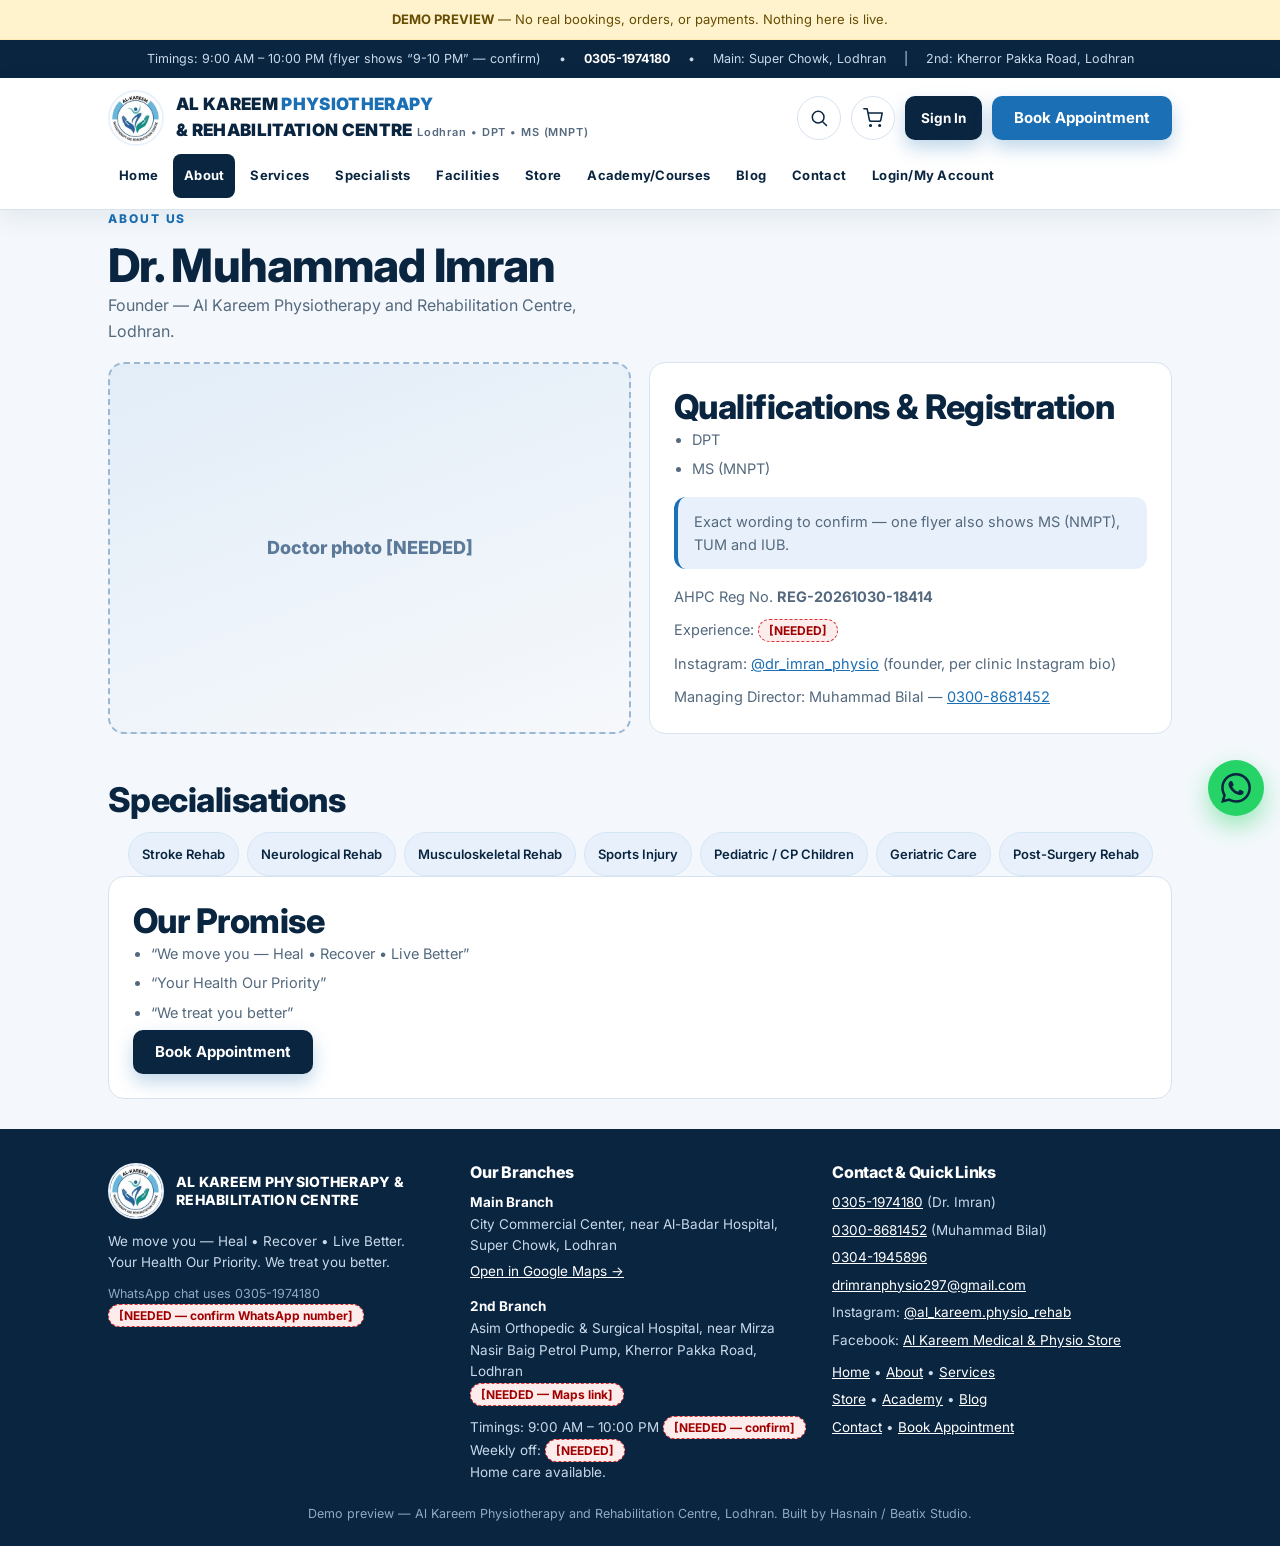
==== about.html @ 29838163 "Replace prototype with 5-module platform demo (no payments)" ====
<!DOCTYPE html>
<html lang="en">
<head>
<meta charset="UTF-8">
<meta name="viewport" content="width=device-width, initial-scale=1.0">
<title>About Dr. Imran | Al Kareem Physiotherapy &amp; Rehabilitation Centre, Lodhran</title>
<meta name="description" content="Dr. Muhammad Imran, Founder of Al Kareem Physiotherapy and Rehabilitation Centre, Lodhran — DPT, MS (MNPT), AHPC REG-20261030-18414.">
<link rel="preconnect" href="https://fonts.googleapis.com">
<link rel="preconnect" href="https://fonts.gstatic.com" crossorigin>
<link href="https://fonts.googleapis.com/css2?family=Inter:wght@400;500;600;700;800;900&display=swap" rel="stylesheet">
<style>:root{--navy:#0a2540;--blue:#1b6fb5;--blue-soft:#e8f1fb;--ink:#12263a;--muted:#54697e;--line:#d7e3ef}</style>
<link rel="stylesheet" href="style.css">
<script src="app.js" defer></script>
</head>
<body data-page="about">
<a class="skip-link" href="#main-content">Skip to main content</a>

<div class="demo-bar"><strong>DEMO PREVIEW</strong> — No real bookings, orders, or payments. Nothing here is live.</div>

<div class="topbar">
  <span>Timings: 9:00 AM – 10:00 PM (flyer shows &ldquo;9-10 PM&rdquo; — confirm)</span>
  <span aria-hidden="true">&bull;</span>
  <a href="tel:03051974180">0305-1974180</a>
  <span aria-hidden="true">&bull;</span>
  <span>Main: Super Chowk, Lodhran</span>
  <span aria-hidden="true">|</span>
  <span>2nd: Kherror Pakka Road, Lodhran</span>
</div>

<header class="site">
  <div class="brand-row">
    <a class="brand-link" href="index.html">
      <img class="logo-img" src="logo.jpg" alt="Al Kareem Physiotherapy and Rehabilitation Centre logo" width="56" height="56">
      <span>
        <span class="name">Al Kareem <span>Physiotherapy</span><br>&amp; Rehabilitation Centre</span>
        <span class="sub">Lodhran &bull; DPT &bull; MS (MNPT)</span>
      </span>
    </a>
    <div class="head-actions">
      <button class="icon-btn" id="search-toggle" type="button" aria-label="Search the site" aria-expanded="false">
        <svg viewBox="0 0 24 24" fill="none" stroke="currentColor" stroke-width="1.8" stroke-linecap="round" stroke-linejoin="round" aria-hidden="true"><circle cx="11" cy="11" r="7"/><path d="M21 21l-4.3-4.3"/></svg>
      </button>
      <button class="icon-btn" type="button" data-cart-open aria-label="Open cart">
        <svg viewBox="0 0 24 24" fill="none" stroke="currentColor" stroke-width="1.8" stroke-linecap="round" stroke-linejoin="round" aria-hidden="true"><circle cx="9" cy="21" r="1"/><circle cx="20" cy="21" r="1"/><path d="M1 1h4l2.68 13.39a2 2 0 0 0 2 1.61h9.72a2 2 0 0 0 2-1.61L23 6H6"/></svg>
        <span class="cart-count" hidden>0</span>
      </button>
      <span id="account-area">
        <a class="btn small navy" href="login.html">Sign In</a>
      </span>
      <a class="btn" href="book.html"><span class="book-full">Book Appointment</span><span class="book-short">Book</span></a>
      <button class="icon-btn hamburger-btn" id="hamburger-btn" type="button" aria-label="Open menu" aria-expanded="false">
        <svg viewBox="0 0 24 24" fill="none" stroke="currentColor" stroke-width="2" stroke-linecap="round" aria-hidden="true"><path d="M3 6h18"/><path d="M3 12h18"/><path d="M3 18h18"/></svg>
      </button>
    </div>
  </div>

  <nav class="main-nav" aria-label="Main navigation">
    <a href="index.html">Home</a>
    <a href="about.html" class="active" aria-current="page">About</a>
    <a href="services.html">Services</a>
    <a href="specialists.html">Specialists</a>
    <a href="facilities.html">Facilities</a>
    <a href="store.html">Store</a>
    <a href="academy.html">Academy/Courses</a>
    <a href="blog.html">Blog</a>
    <a href="contact.html">Contact</a>
    <a href="login.html">Login/My Account</a>
  </nav>

  <!-- Header search — expands a full-width row under the header -->
  <div class="search-row" id="global-search-row" hidden>
    <div class="search-row-inner">
      <div class="search-bar">
        <input type="search" id="global-search" placeholder="Search services, products, pages&hellip;" aria-label="Search the site" autocomplete="off">
        <button class="btn outline small" id="search-close" type="button">Close</button>
      </div>
      <div class="search-results" id="global-search-results" aria-live="polite"></div>
    </div>
  </div>
</header>

<!-- Shared overlay (drawer + cart) -->
<div class="overlay" id="overlay" hidden></div>

<!-- Hamburger drawer — slides in from the right -->
<aside class="drawer" id="nav-drawer" aria-label="Menu" hidden>
  <div class="drawer-head">
    <img class="logo-img" src="logo.jpg" alt="Al Kareem Physiotherapy and Rehabilitation Centre logo" width="44" height="44">
    <span class="drawer-title">Al Kareem<br>Physiotherapy</span>
    <button class="icon-btn" id="drawer-close" type="button" aria-label="Close menu">
      <svg viewBox="0 0 24 24" fill="none" stroke="currentColor" stroke-width="2" stroke-linecap="round" aria-hidden="true"><path d="M18 6L6 18"/><path d="M6 6l12 12"/></svg>
    </button>
  </div>
  <nav class="drawer-nav" aria-label="Mobile navigation">
    <a href="index.html">Home</a>
    <a href="about.html" class="active" aria-current="page">About</a>
    <a href="services.html">Services</a>
    <a href="specialists.html">Specialists</a>
    <a href="facilities.html">Facilities</a>
    <a href="store.html">Store</a>
    <a href="academy.html">Academy/Courses</a>
    <a href="blog.html">Blog</a>
    <a href="contact.html">Contact</a>
    <a href="login.html">Login/My Account</a>
  </nav>
  <div class="drawer-account" data-show-when="logged-out">
    <a class="btn navy" href="login.html">Sign In</a>
  </div>
  <div class="drawer-account" data-show-when="logged-in" hidden>
    <p style="font-size:14px;color:var(--navy);font-weight:700;">Signed in as <span data-account-name></span> (<span data-account-role></span> demo)</p>
    <a class="btn navy" href="login.html">My Account</a>
    <p style="margin-top:10px;"><button class="link-btn" type="button" data-demo-logout>Log out</button></p>
  </div>
  <div class="drawer-book">
    <a class="btn" href="book.html">Book Appointment</a>
  </div>
  <div class="drawer-contact">
    <a href="tel:03051974180">0305-1974180</a> &bull; <a href="tel:03008681452">0300-8681452</a><br>
    Timings: 9:00 AM – 10:00 PM <span class="needed">[NEEDED — confirm]</span><br>
    Main: Super Chowk, Lodhran &bull; 2nd: Kherror Pakka Road, Lodhran
  </div>
</aside>

<!-- Cart drawer — slides in from the right -->
<aside class="cart-drawer" id="cart-drawer" aria-label="Cart" hidden>
  <div class="cart-drawer-head">
    <h2>Your Cart</h2>
    <button class="icon-btn" id="cart-close" type="button" aria-label="Close cart">
      <svg viewBox="0 0 24 24" fill="none" stroke="currentColor" stroke-width="2" stroke-linecap="round" aria-hidden="true"><path d="M18 6L6 18"/><path d="M6 6l12 12"/></svg>
    </button>
  </div>
  <div class="cart-drawer-body" id="cart-drawer-body">
    <!-- Rendered by app.js: cart lines + order summary (subtotal = Rs 850 × qty). -->
  </div>
  <div class="cart-drawer-foot" id="cart-drawer-foot" hidden>
    <button class="btn" id="place-order-demo" type="button">Place order (Demo)</button>
    <p class="cart-note">Demo — no payment step. Nothing is ordered.</p>
  </div>
</aside>
<!-- ===== HEADER BLOCK — copy ends here ===== -->

<main id="main-content" class="container">
<section class="page-head">
    <p class="eyebrow">About Us</p>
    <h1>Dr. Muhammad Imran</h1>
    <p class="lead">Founder &mdash; Al Kareem Physiotherapy and Rehabilitation Centre, Lodhran.</p>
  </section>
  <div class="split">
    <div class="photo-box" role="img" aria-label="Doctor photo needed">Doctor photo [NEEDED]</div>
    <div class="panel">
      <h2>Qualifications &amp; Registration</h2>
      <ul>
        <li>DPT</li>
        <li>MS (MNPT)</li>
      </ul>
      <p class="note">Exact wording to confirm &mdash; one flyer also shows MS (NMPT), TUM and IUB.</p>
      <p>AHPC Reg No. <strong>REG-20261030-18414</strong></p>
      <p>Experience: <span class="needed">[NEEDED]</span></p>
      <p>Instagram: <a href="https://www.instagram.com/dr_imran_physio/">@dr_imran_physio</a> (founder, per clinic Instagram bio)</p>
      <p>Managing Director: Muhammad Bilal &mdash; <a href="tel:03008681452">0300-8681452</a></p>
    </div>
  </div>
  <section class="specialisations">
    <div class="section-head">
      <h2>Specialisations</h2>
    </div>
    <ul class="chips">
      <li class="chip">Stroke Rehab</li>
      <li class="chip">Neurological Rehab</li>
      <li class="chip">Musculoskeletal Rehab</li>
      <li class="chip">Sports Injury</li>
      <li class="chip">Pediatric / CP Children</li>
      <li class="chip">Geriatric Care</li>
      <li class="chip">Post-Surgery Rehab</li>
    </ul>
  </section>
  <section class="slogans panel">
    <h2>Our Promise</h2>
    <ul>
      <li>&ldquo;We move you &mdash; Heal &bull; Recover &bull; Live Better&rdquo;</li>
      <li>&ldquo;Your Health Our Priority&rdquo;</li>
      <li>&ldquo;We treat you better&rdquo;</li>
    </ul>
    <p><a class="btn navy" href="book.html">Book Appointment</a></p>
  </section>
</main>

<a class="wa-float" href="https://wa.me/923051974180" target="_blank" rel="noopener" aria-label="Chat on WhatsApp">
  <svg viewBox="0 0 24 24" fill="currentColor" aria-hidden="true"><path d="M17.472 14.382c-.297-.149-1.758-.867-2.03-.967-.273-.099-.471-.148-.67.15-.197.297-.767.966-.94 1.164-.173.199-.347.223-.644.075-.297-.15-1.255-.463-2.39-1.475-.883-.788-1.48-1.761-1.653-2.059-.173-.297-.018-.458.13-.606.134-.133.298-.347.446-.52.149-.174.198-.298.298-.497.099-.198.05-.371-.025-.52-.075-.149-.669-1.612-.916-2.207-.242-.579-.487-.5-.669-.51-.173-.008-.371-.01-.57-.01-.198 0-.52.074-.792.372-.272.297-1.04 1.016-1.04 2.479 0 1.462 1.065 2.875 1.213 3.074.149.198 2.096 3.2 5.077 4.487.709.306 1.262.489 1.694.625.712.227 1.36.195 1.871.118.571-.085 1.758-.719 2.006-1.413.248-.694.248-1.289.173-1.413-.074-.124-.272-.198-.57-.347m-5.421 7.403h-.004a9.87 9.87 0 0 1-5.031-1.378l-.361-.214-3.741.982.998-3.648-.235-.374a9.86 9.86 0 0 1-1.51-5.26c.001-5.45 4.436-9.884 9.888-9.884 2.64 0 5.122 1.03 6.988 2.898a9.825 9.825 0 0 1 2.893 6.994c-.003 5.45-4.437 9.884-9.885 9.884m8.413-18.297A11.815 11.815 0 0 0 12.05 0C5.495 0 .16 5.335.157 11.892c0 2.096.547 4.142 1.588 5.945L.057 24l6.305-1.654a11.882 11.882 0 0 0 5.683 1.448h.005c6.554 0 11.89-5.335 11.893-11.893a11.821 11.821 0 0 0-3.48-8.413Z"/></svg>
</a>

<div class="sticky-bar">
  <a class="btn" href="book.html">Book Appointment</a>
  <a class="btn outline" href="tel:03051974180">Call Clinic</a>
</div>

<footer>
  <div class="foot-inner">
    <div>
      <div class="foot-brand">
        <img class="logo-img" src="logo.jpg" alt="Al Kareem Physiotherapy and Rehabilitation Centre logo" width="56" height="56">
        <span class="foot-name">Al Kareem Physiotherapy &amp; Rehabilitation Centre</span>
      </div>
      <p>We move you — Heal &bull; Recover &bull; Live Better.<br>Your Health Our Priority. We treat you better.</p>
      <p class="foot-note">WhatsApp chat uses 0305-1974180 <span class="needed">[NEEDED — confirm WhatsApp number]</span></p>
    </div>
    <div>
      <h3>Our Branches</h3>
      <p><strong style="color:#fff;">Main Branch</strong><br>City Commercial Center, near Al-Badar Hospital, Super Chowk, Lodhran<br><a href="https://maps.app.goo.gl/nxaP5irQ4XSX9PKx9" target="_blank" rel="noopener">Open in Google Maps &rarr;</a></p>
      <p><strong style="color:#fff;">2nd Branch</strong><br>Asim Orthopedic &amp; Surgical Hospital, near Mirza Nasir Baig Petrol Pump, Kherror Pakka Road, Lodhran<br><span class="needed">[NEEDED — Maps link]</span></p>
      <p>Timings: 9:00 AM – 10:00 PM <span class="needed">[NEEDED — confirm]</span><br>Weekly off: <span class="needed">[NEEDED]</span><br>Home care available.</p>
    </div>
    <div>
      <h3>Contact &amp; Quick Links</h3>
      <ul>
        <li><a href="tel:03051974180">0305-1974180</a> (Dr. Imran)</li>
        <li><a href="tel:03008681452">0300-8681452</a> (Muhammad Bilal)</li>
        <li><a href="tel:03041945896">0304-1945896</a></li>
        <li><a href="mailto:drimranphysio297@gmail.com">drimranphysio297@gmail.com</a></li>
        <li>Instagram: <a href="https://www.instagram.com/al_kareem.physio_rehab/" target="_blank" rel="noopener">@al_kareem.physio_rehab</a></li>
        <li>Facebook: <a href="https://facebook.com/people/Al-Kareem-Medical-Physio-Store/100086538205155/" target="_blank" rel="noopener">Al Kareem Medical &amp; Physio Store</a></li>
      </ul>
      <ul style="margin-top:10px;">
        <li><a href="index.html">Home</a> &bull; <a href="about.html">About</a> &bull; <a href="services.html">Services</a></li>
        <li><a href="store.html">Store</a> &bull; <a href="academy.html">Academy</a> &bull; <a href="blog.html">Blog</a></li>
        <li><a href="contact.html">Contact</a> &bull; <a href="book.html">Book Appointment</a></li>
      </ul>
    </div>
  </div>
  <div class="bottom">Demo preview — Al Kareem Physiotherapy and Rehabilitation Centre, Lodhran. Built by Hasnain / Beatix Studio.</div>
</footer>


</body>
</html>
---- style.css ----
/* ==========================================================================
   Al Kareem Physiotherapy & Rehabilitation Centre — Shared Stylesheet
   Demo build (static). Design base: VIDEO light identity (navy / blue / white).
   Source of truth: platform/phase-1/design-system.md (followed exactly).
   DO NOT use the v4 dark theme. NO bone animation anywhere.
   Font: Inter only. Container max-width 1100px. Breakpoint: 680px.
   ========================================================================== */

/* ---------- 1. Tokens (design-system §1) ---------- */
:root {
  --navy: #0a2540;
  --navy-2: #103a5c;
  --blue: #1b6fb5;
  --blue-soft: #e8f1fb;
  --blue-pale: #f2f7fd;
  --sky: #dbeafe;
  --ink: #12263a;
  --muted: #54697e;
  --line: #d7e3ef;
  --card: #ffffff;
  --radius: 16px;
  --wa: #25d366;
  --wa-hover: #1eb856;
  --page-bg: #f4f8fc;
  --hero-1: #eaf3fc;
  --input-bg: #fbfdfc;
  --input-border: #c4d5e6;
  --on-navy: #c8d9ea;
  --on-navy-faint: #8fa9c2;
  --chip-border: #d5e6f5;
  --card-hover-border: #b7d3ec;
  --photo-grad-1: #e2edf8;
  --photo-grad-2: #f6f8fb;
  --photo-text: #5b7a99;
  --photo-border: #9ab8d4;
  --star: #f5a623;
  --demo-tag-bg: #ffd166;
  --demo-tag-text: #4a3600;
  --demo-bar-bg: #fff3cd;
  --demo-bar-text: #664d03;
  --demo-bar-border: #ffecb5;
  --needed-bg: #fdecec;
  --needed-text: #a10000;
  --needed-border: #d33;
  --success-dark: #15803d;
  --success-bg: #dcfce7;
  --shadow-header: 0 1px 0 var(--line), 0 8px 24px rgba(10, 37, 64, .08);
  --shadow-btn: 0 8px 18px rgba(27, 111, 181, .28);
  --shadow-btn-wa: 0 8px 18px rgba(37, 211, 102, .35);
  --shadow-card-hover: 0 16px 32px rgba(10, 37, 64, .12);
  --shadow-form: 0 14px 30px rgba(10, 37, 64, .08);
  --shadow-signin: 0 16px 36px rgba(10, 37, 64, .1);
  --shadow-hero-circle: 0 18px 40px rgba(10, 37, 64, .22);
  --shadow-wa-float: 0 10px 24px rgba(37, 211, 102, .45);
  --shadow-sticky-bar: 0 -8px 24px rgba(10, 37, 64, .12);
  --shadow-focus: 0 0 0 3px rgba(27, 111, 181, .14);
}

/* ---------- 2. Reset / base / typography (§2) ---------- */
* { box-sizing: border-box; margin: 0; padding: 0; }
html { -webkit-text-size-adjust: 100%; }
body {
  font-family: "Inter", system-ui, -apple-system, "Segoe UI", Roboto, Arial, sans-serif;
  background: var(--page-bg);
  color: var(--ink);
  font-size: 16px;
  line-height: 1.6;
  -webkit-font-smoothing: antialiased;
}
body.no-scroll { overflow: hidden; }
h1, h2, h3, h4 { font-weight: 800; line-height: 1.2; letter-spacing: -.015em; color: var(--navy); }
h1 { font-size: clamp(30px, 6.5vw, 46px); }
h2 { font-size: clamp(25px, 5vw, 34px); }
h3 { font-size: 18px; }
p { margin-bottom: 10px; }
p:last-child { margin-bottom: 0; }
a { color: var(--blue); }
a:hover { color: var(--navy-2); text-decoration: underline; }
img { max-width: 100%; height: auto; }
ul, ol { padding-left: 20px; }
button { font-family: inherit; }
input, select, textarea { font-family: inherit; }

/* Focus — same everywhere: 3px solid blue, offset 2px (§7.5) */
:focus-visible { outline: 3px solid var(--blue); outline-offset: 2px; }
input:focus, select:focus, textarea:focus { outline: none; border-color: var(--blue); box-shadow: var(--shadow-focus); }

/* Skip link — first in tab order on every page */
.skip-link {
  position: absolute; left: 16px; top: -60px; z-index: 100;
  background: var(--navy); color: #fff; font-weight: 700; font-size: 14px;
  padding: 10px 16px; border-radius: 10px; text-decoration: none;
  transition: top .15s ease;
}
.skip-link:focus { top: 12px; color: #fff; text-decoration: none; }

.visually-hidden {
  position: absolute; width: 1px; height: 1px; padding: 0; margin: -1px;
  overflow: hidden; clip: rect(0 0 0 0); white-space: nowrap; border: 0;
}

.container { max-width: 1100px; margin: 0 auto; padding: 0 18px; }
main { max-width: 1100px; margin: 0 auto; padding: 0 18px 70px; }

/* Eyebrow / kicker */
.eyebrow, .kicker {
  font-size: 12px; font-weight: 800; letter-spacing: .16em;
  text-transform: uppercase; color: var(--blue);
}
.section-head { margin: 46px 0 8px; }
.section-head.center { text-align: center; }
.section-head h2 { margin: 6px 0 8px; }
.section-head p { color: var(--muted); font-size: 14.5px; max-width: 640px; }
.section-head.center p { margin: 0 auto; }
.lead { font-size: 16px; color: var(--muted); max-width: 520px; }

/* ---------- Badges ---------- */
/* [NEEDED] — build-time marker only, must never appear on the live site */
.needed {
  display: inline-block; background: var(--needed-bg); color: var(--needed-text);
  border: 1px dashed var(--needed-border); border-radius: 999px;
  padding: 1px 10px; font-size: 12px; font-weight: 700; white-space: nowrap;
}
/* DEMO SAMPLE tag (LMS demo data) */
.demo-tag {
  background: var(--demo-tag-bg); color: var(--demo-tag-text);
  font-size: 11px; font-weight: 800; letter-spacing: .06em;
  padding: 3px 10px; border-radius: 999px; text-transform: uppercase;
  vertical-align: middle; white-space: nowrap;
}

/* ---------- 3. Buttons (§3.1) ---------- */
.btn {
  display: inline-flex; align-items: center; justify-content: center; gap: 8px;
  background: var(--blue); color: #fff; border: none;
  padding: 12px 22px; border-radius: 10px;
  font-size: 15px; font-weight: 700; line-height: 1.2;
  min-height: 44px; cursor: pointer; text-decoration: none;
  box-shadow: var(--shadow-btn);
  transition: background .15s ease, transform .15s ease, box-shadow .15s ease;
}
.btn:hover { background: var(--navy-2); transform: translateY(-2px); color: #fff; text-decoration: none; }
.btn.navy { background: var(--navy); }
.btn.navy:hover { background: var(--navy-2); }
/* WhatsApp — Option A (§7.5): NAVY text on green. White text on green FAILS contrast. */
.btn.wa-btn { background: var(--wa); color: var(--navy); box-shadow: var(--shadow-btn-wa); }
.btn.wa-btn:hover { background: var(--wa-hover); color: var(--navy); }
.btn.outline {
  background: #fff; color: var(--navy); border: 2px solid var(--navy);
  box-shadow: none;
}
.btn.outline:hover { background: var(--blue-soft); color: var(--navy); }
.btn.small { padding: 9px 16px; font-size: 13.5px; min-height: 44px; }
.btn.block { width: 100%; }
.btn:disabled, .btn[disabled] { opacity: .45; box-shadow: none; cursor: not-allowed; transform: none; }
.btn .book-short { display: none; }

/* Ghost / text link */
.link-btn {
  background: none; border: none; color: var(--blue);
  font-weight: 700; font-size: 14px; cursor: pointer;
  padding: 0; margin-top: 10px; min-height: 44px;
  display: inline-flex; align-items: center;
}
.link-btn:hover { text-decoration: underline; }

/* Icon button — 44px minimum touch target (§7.5) */
.icon-btn {
  position: relative; width: 44px; height: 44px; flex: none;
  border-radius: 50%; border: 1.5px solid var(--line); background: #fff;
  color: var(--navy); cursor: pointer;
  display: inline-flex; align-items: center; justify-content: center;
  transition: background .15s ease, border-color .15s ease;
}
.icon-btn:hover { background: var(--blue-soft); border-color: var(--blue); }
.icon-btn svg { width: 20px; height: 20px; }

/* Cart count badge — hidden when 0, "99+" for >= 100 (§4.4) */
.cart-count {
  position: absolute; top: -4px; right: -4px;
  min-width: 18px; height: 18px; padding: 0 4px;
  background: var(--blue); color: #fff;
  font-size: 11px; font-weight: 800; line-height: 18px; text-align: center;
  border-radius: 999px; border: 2px solid #fff;
}
.cart-count[hidden] { display: none; }

/* Google sign-in — style only. DO NOT render the button live until the
   keep/remove decision (content-inventory open question 2) is made. */
.google-btn {
  width: 100%; background: #fff; border: 1.5px solid var(--line);
  color: var(--ink); padding: 12px; border-radius: 10px;
  font-size: 15px; font-weight: 700; cursor: pointer; margin-top: 12px;
  min-height: 44px;
}
.google-btn:hover { background: var(--blue-pale); }

/* ---------- 4. Demo bar / topbar / header / nav (§3.12, §4) ---------- */
.demo-bar {
  background: var(--demo-bar-bg); color: var(--demo-bar-text);
  text-align: center; padding: 9px 16px; font-size: 13px;
  border-bottom: 1px solid var(--demo-bar-border);
}
.topbar {
  background: var(--navy); color: var(--on-navy); font-size: 12.5px;
  padding: 9px 16px; display: flex; flex-wrap: wrap; gap: 6px 18px;
  justify-content: center; text-align: center;
}
.topbar a { color: #fff; text-decoration: none; font-weight: 700; }
.topbar a:hover { text-decoration: underline; }

header.site {
  background: #fff; position: sticky; top: 0; z-index: 20;
  box-shadow: var(--shadow-header);
}
.brand-row {
  max-width: 1100px; margin: 0 auto; padding: 12px 18px 6px;
  display: flex; align-items: center; gap: 12px;
}
.brand-row a.brand-link { display: flex; align-items: center; gap: 12px; text-decoration: none; min-width: 0; }
.brand-row a.brand-link:hover { text-decoration: none; }
img.logo-img {
  width: 56px; height: 56px; border-radius: 50%; background: #fff;
  border: 2px solid var(--blue-soft); flex: none; object-fit: cover;
}
.brand-row .name {
  font-size: 17px; font-weight: 900; line-height: 1.2; color: var(--navy);
  text-transform: uppercase; letter-spacing: .02em;
}
.brand-row .name span { color: var(--blue); }
.brand-row .sub { font-size: 11px; color: var(--muted); font-weight: 600; letter-spacing: .08em; }
.brand-row .head-actions { margin-left: auto; display: flex; align-items: center; gap: 10px; flex: none; }
.hamburger-btn { display: none; }

/* Account area (header) */
.account-wrap { position: relative; display: flex; align-items: center; }
.account-btn {
  display: inline-flex; align-items: center; gap: 8px;
  background: var(--blue-soft); border: 1.5px solid var(--line);
  border-radius: 999px; padding: 4px 12px 4px 4px;
  min-height: 44px; cursor: pointer; color: var(--navy);
  font-size: 14px; font-weight: 700;
}
.account-btn:hover { background: var(--blue-pale); }
.avatar-circle {
  width: 34px; height: 34px; border-radius: 50%;
  background: var(--blue); color: #fff;
  display: inline-flex; align-items: center; justify-content: center;
  font-size: 15px; font-weight: 800; flex: none;
}
.account-panel {
  position: absolute; right: 0; top: calc(100% + 8px);
  min-width: 220px; background: #fff; border: 1px solid var(--line);
  border-radius: 12px; box-shadow: var(--shadow-signin);
  padding: 6px; z-index: 30;
}
.account-panel[hidden] { display: none; }
.account-panel .account-head { padding: 10px 14px; border-bottom: 1px solid var(--line); margin-bottom: 6px; }
.account-panel .account-head strong { display: block; font-size: 14px; color: var(--navy); }
.account-panel .account-head small { font-size: 12.5px; color: var(--muted); font-weight: 600; }
.account-panel a, .account-panel button.account-item {
  display: block; width: 100%; text-align: left;
  padding: 10px 14px; font-size: 14px; font-weight: 600; color: var(--ink);
  text-decoration: none; background: none; border: none; border-radius: 8px;
  cursor: pointer; min-height: 44px;
}
.account-panel a:hover, .account-panel button.account-item:hover { background: var(--blue-soft); color: var(--navy); text-decoration: none; }
.account-panel .account-divider { border-top: 1px solid var(--line); margin: 6px 0; }
.account-panel .role-group { font-size: 11px; font-weight: 800; letter-spacing: .06em; text-transform: uppercase; color: var(--muted); padding: 8px 14px 2px; }

/* Nav row — 11 items; Book Appointment is a BUTTON, never a nav link */
nav.main-nav { max-width: 1100px; margin: 0 auto; padding: 2px 18px 11px; display: flex; flex-wrap: wrap; gap: 4px; }
nav.main-nav a {
  border: none; background: none; color: var(--navy);
  padding: 8px 11px; border-radius: 8px; cursor: pointer;
  font-size: 13px; font-weight: 700; letter-spacing: .02em;
  text-decoration: none; min-height: 44px;
  display: inline-flex; align-items: center;
  transition: background .15s ease, color .15s ease;
}
nav.main-nav a:hover { background: var(--blue-soft); color: var(--blue); text-decoration: none; }
nav.main-nav a.active { background: var(--navy); color: #fff; }

/* Header search expand row (§4.3) */
.search-row { border-top: 1px solid var(--line); background: #fff; }
.search-row[hidden] { display: none; }
.search-row .search-row-inner { max-width: 1100px; margin: 0 auto; padding: 12px 18px; }
.search-row .search-bar { margin-top: 0; }
.search-results { margin-top: 10px; }
.search-results .search-group { margin-top: 12px; }
.search-results .search-group-title {
  font-size: 11px; font-weight: 800; letter-spacing: .06em;
  text-transform: uppercase; color: var(--muted); margin-bottom: 4px;
}
.search-results a.search-result {
  display: block; padding: 10px 12px; border-radius: 8px;
  color: var(--ink); font-size: 14.5px; font-weight: 600; text-decoration: none;
  min-height: 44px;
}
.search-results a.search-result:hover { background: var(--blue-soft); color: var(--navy); text-decoration: none; }
.search-results a.search-result small { display: block; font-size: 12.5px; color: var(--muted); font-weight: 400; }
.search-no-results { padding: 12px 4px; color: var(--muted); font-size: 14.5px; }

/* ---------- 5. Hamburger drawer + overlay (§4.7) ---------- */
.overlay {
  position: fixed; inset: 0; z-index: 55;
  background: rgba(10, 37, 64, .45);
}
.overlay[hidden] { display: none; }
.drawer {
  position: fixed; top: 0; right: 0; bottom: 0; z-index: 60;
  width: min(320px, 92vw); max-width: 320px; height: 100%;
  background: #fff; box-shadow: var(--shadow-signin);
  transform: translateX(105%); transition: transform .25s ease-out;
  display: flex; flex-direction: column; overflow-y: auto;
}
.drawer.open { transform: translateX(0); }
.drawer-head {
  display: flex; align-items: center; gap: 10px;
  padding: 14px 16px; border-bottom: 1px solid var(--line);
}
.drawer-head img.logo-img { width: 44px; height: 44px; }
.drawer-head .drawer-title { font-size: 13px; font-weight: 800; color: var(--navy); text-transform: uppercase; letter-spacing: .02em; line-height: 1.3; }
.drawer-head .icon-btn { margin-left: auto; }
.drawer nav.drawer-nav { padding: 8px 0; }
.drawer nav.drawer-nav a {
  display: flex; align-items: center; min-height: 44px;
  padding: 14px 16px; font-size: 15px; font-weight: 700; color: var(--navy);
  text-decoration: none; border-bottom: 1px solid var(--line);
}
.drawer nav.drawer-nav a:hover { background: var(--blue-soft); color: var(--blue); text-decoration: none; }
.drawer nav.drawer-nav a.active { background: var(--blue-soft); color: var(--blue); }
.drawer .drawer-account { padding: 16px; border-bottom: 1px solid var(--line); }
.drawer .drawer-account .btn { width: 100%; }
.drawer .drawer-book { padding: 16px; }
.drawer .drawer-book .btn { width: 100%; }
.drawer .drawer-contact { padding: 0 16px 20px; font-size: 12.5px; color: var(--muted); line-height: 1.7; }
.drawer .drawer-contact a { color: var(--blue); font-weight: 700; text-decoration: none; }
.drawer .drawer-contact a:hover { text-decoration: underline; }

/* ---------- 6. Cart drawer (slide-over right) ---------- */
.cart-drawer {
  position: fixed; top: 0; right: 0; bottom: 0; z-index: 60;
  width: min(400px, 94vw); background: #fff; box-shadow: var(--shadow-signin);
  transform: translateX(105%); transition: transform .25s ease-out;
  display: flex; flex-direction: column;
}
.cart-drawer.open { transform: translateX(0); }
.cart-drawer-head {
  display: flex; align-items: center; gap: 10px;
  padding: 16px; border-bottom: 1px solid var(--line);
}
.cart-drawer-head h2 { font-size: 19px; }
.cart-drawer-head .icon-btn { margin-left: auto; }
.cart-drawer-body { flex: 1; overflow-y: auto; padding: 16px; }
.cart-empty { color: var(--muted); font-size: 14.5px; text-align: center; padding: 32px 8px; }
.cart-item {
  display: flex; gap: 12px; padding: 12px 0;
  border-bottom: 1px solid var(--line); align-items: flex-start;
}
.cart-item-info { flex: 1; min-width: 0; }
.cart-item-info strong { display: block; font-size: 15px; color: var(--navy); }
.cart-item-info .cart-item-price { font-size: 13.5px; color: var(--muted); }
.cart-item-qty { display: flex; align-items: center; gap: 6px; margin-top: 8px; }
.qty-btn {
  width: 44px; height: 44px; border-radius: 8px; border: 1.5px solid var(--line);
  background: #fff; color: var(--navy); font-size: 18px; font-weight: 700;
  cursor: pointer; display: inline-flex; align-items: center; justify-content: center;
}
.qty-btn:hover { background: var(--blue-soft); }
.cart-item-qty .qty-value { min-width: 28px; text-align: center; font-weight: 700; font-size: 15px; color: var(--navy); }
.cart-item-remove {
  background: none; border: none; color: var(--needed-text);
  font-size: 13px; font-weight: 700; cursor: pointer; padding: 10px 4px;
  min-height: 44px;
}
.cart-item-remove:hover { text-decoration: underline; }
.cart-item-line-total { font-weight: 800; color: var(--navy); font-size: 15px; white-space: nowrap; }
.cart-summary { margin-top: 16px; border-top: 1px solid var(--line); padding-top: 14px; }
.cart-summary-row { display: flex; justify-content: space-between; font-size: 14.5px; color: var(--muted); padding: 4px 0; }
.cart-summary-row.total { font-size: 16px; font-weight: 800; color: var(--navy); }
.cart-drawer-foot { padding: 16px; border-top: 1px solid var(--line); }
.cart-drawer-foot .btn { width: 100%; }
.cart-drawer-foot .cart-note { font-size: 12.5px; color: var(--muted); text-align: center; margin-top: 10px; }

/* Demo order confirmation state (replaces drawer content) */
.demo-confirm {
  background: var(--blue-soft); border-left: 4px solid var(--blue);
  padding: 16px; border-radius: 12px; font-size: 14.5px; color: var(--ink);
}
.demo-confirm h3 { margin-bottom: 6px; }
.demo-confirm .demo-ref { font-weight: 800; color: var(--navy); }

/* ---------- 7. Hero (§3.13) ---------- */
.hero {
  background: linear-gradient(135deg, var(--hero-1) 0%, var(--sky) 100%);
  border-radius: 24px; padding: 38px 28px; margin-top: 22px;
  display: grid; grid-template-columns: 1.25fr .75fr; gap: 24px; align-items: center;
}
.hero h1 { margin: 10px 0 12px; }
.hero h1 em { font-style: normal; color: var(--blue); }
.hero p.lead { margin-bottom: 20px; }
.hero .actions { display: flex; flex-wrap: wrap; gap: 12px; }
.hero-photo { display: flex; flex-direction: column; align-items: center; gap: 10px; }
.hero-photo .circle {
  width: 210px; height: 210px; border-radius: 50%; border: 6px solid #fff;
  box-shadow: var(--shadow-hero-circle); overflow: hidden; background: #fff;
  display: flex; align-items: center; justify-content: center;
}
.hero-photo .circle img { width: 100%; height: 100%; object-fit: cover; }
.hero-photo .cap { font-size: 12.5px; color: var(--muted); font-weight: 600; text-align: center; }

/* ---------- 8. Trust strip (§3.3) ---------- */
.trust-strip { display: flex; flex-wrap: wrap; gap: 10px; margin-top: 18px; }
.trust-strip .t {
  background: #fff; border: 1px solid var(--line); border-radius: 12px;
  padding: 12px 16px; font-size: 13.5px; font-weight: 700; color: var(--navy);
  flex: 1; min-width: 140px; text-align: center;
}
.trust-strip .t small {
  display: block; font-size: 11px; color: var(--muted); font-weight: 600;
  letter-spacing: .06em; text-transform: uppercase; margin-top: 2px;
}

/* ---------- 9. Cards / chips / tags (§3.2, §3.6) ---------- */
.cards { display: grid; grid-template-columns: repeat(auto-fit, minmax(230px, 1fr)); gap: 15px; margin-top: 18px; }
.card {
  background: var(--card); border: 1px solid var(--line); border-radius: var(--radius);
  padding: 22px; transition: transform .16s ease, box-shadow .16s ease, border-color .16s ease;
}
.card:hover { transform: translateY(-4px); box-shadow: var(--shadow-card-hover); border-color: var(--card-hover-border); }
.card .icon {
  width: 48px; height: 48px; border-radius: 12px; background: var(--blue-soft);
  color: var(--blue); display: flex; align-items: center; justify-content: center; margin-bottom: 13px;
}
.card .icon svg { width: 24px; height: 24px; }
.card h3 { margin-bottom: 5px; }
.card p { font-size: 14.5px; color: var(--muted); }
.card .price { font-size: 20px; font-weight: 800; color: var(--navy); margin-top: 10px; }
.card .tag {
  display: inline-block; font-size: 11px; font-weight: 800; letter-spacing: .06em;
  text-transform: uppercase; color: var(--blue); background: var(--blue-soft);
  padding: 3px 10px; border-radius: 999px; margin-bottom: 10px;
}
.card .detail { display: none; font-size: 14px; color: var(--muted); margin-top: 10px; padding-top: 10px; border-top: 1px solid var(--line); }
.card .detail.open { display: block; }
.card .product-photo {
  width: 100%; aspect-ratio: 4 / 3; border-radius: 12px; object-fit: cover;
  background: var(--blue-pale); border: 1px solid var(--line); margin-bottom: 12px;
}

.chips { display: flex; flex-wrap: wrap; gap: 8px; margin-top: 12px; }
.chip {
  background: var(--blue-soft); color: var(--navy); font-size: 13px; font-weight: 600;
  padding: 7px 13px; border-radius: 999px; border: 1px solid var(--chip-border);
  min-height: 44px; display: inline-flex; align-items: center;
}
button.chip { cursor: pointer; font-family: inherit; }
.chip.active { background: var(--navy); color: #fff; border-color: var(--navy); }

/* Panels / split layout */
.split { display: grid; grid-template-columns: 1fr 1fr; gap: 18px; margin-top: 18px; }
.panel { background: #fff; border: 1px solid var(--line); border-radius: var(--radius); padding: 24px; }
.panel h3 { font-size: 19px; margin-bottom: 9px; }
.panel p, .panel li { font-size: 14.5px; color: var(--muted); }
.panel ul { padding-left: 18px; }
.panel li { margin-bottom: 6px; }
.cred-list { list-style: none; margin-top: 8px; padding-left: 0; }
.cred-list li { padding: 10px 0; border-bottom: 1px solid var(--line); font-size: 15px; color: var(--muted); }
.cred-list li:last-child { border-bottom: none; }
.cred-list b { color: var(--navy); }

/* Photo placeholder — ONLY where a real photo is still [NEEDED] */
.photo-box {
  background: linear-gradient(160deg, var(--photo-grad-1), var(--photo-grad-2));
  color: var(--photo-text); border: 2px dashed var(--photo-border);
  border-radius: var(--radius); min-height: 280px;
  display: flex; align-items: center; justify-content: center; text-align: center;
  padding: 24px; font-weight: 800; font-size: 18px;
}

/* Note callout */
.note {
  background: var(--blue-soft); border-left: 4px solid var(--blue);
  padding: 13px 16px; border-radius: 12px; margin: 16px 0; font-size: 14.5px;
}

/* CTA band */
.cta-band {
  background: var(--navy); color: #fff; border-radius: 22px;
  padding: 38px 28px; margin-top: 46px; text-align: center;
}
.cta-band h2 { color: #fff; font-size: clamp(24px, 5vw, 32px); margin-bottom: 8px; }
.cta-band p { color: var(--on-navy); max-width: 520px; margin: 0 auto 20px; }
.cta-band .actions { display: flex; flex-wrap: wrap; gap: 12px; justify-content: center; }

/* Testimonials — placeholders only, NO invented reviews */
.review-card { background: #fff; border: 1px solid var(--line); border-radius: var(--radius); padding: 22px; }
.review-card .stars { color: var(--star); letter-spacing: 2px; font-size: 15px; }
.review-card p { font-size: 14.5px; color: var(--muted); margin: 8px 0; font-style: italic; }
.review-card b { font-size: 14px; color: var(--navy); }

/* ---------- 10. Forms (§3.5) ---------- */
.form, form.booking {
  background: #fff; border: 1px solid var(--line); border-radius: var(--radius);
  padding: 26px; margin-top: 18px; box-shadow: var(--shadow-form);
}
label { display: block; font-weight: 700; font-size: 13.5px; margin: 16px 0 6px; color: var(--navy); }
label:first-child { margin-top: 0; }
input, select, textarea {
  width: 100%; padding: 13px 14px; border: 1.5px solid var(--input-border);
  border-radius: 11px; font-size: 15px; background: var(--input-bg);
  color: var(--ink); min-height: 48px;
}
input::placeholder, textarea::placeholder { color: var(--muted); }
textarea { min-height: 110px; resize: vertical; }
input[aria-invalid="true"], select[aria-invalid="true"], textarea[aria-invalid="true"] { border-color: var(--needed-border); }
.field-error { display: block; font-size: 12.5px; font-weight: 600; color: var(--needed-text); margin-top: 4px; }
.field-error[hidden] { display: none; }
.form-hint { font-size: 13px; color: var(--muted); margin-top: 4px; }
.form-grid { display: grid; grid-template-columns: 1fr 1fr; gap: 0 16px; }
.form-actions { margin-top: 20px; display: flex; flex-wrap: wrap; gap: 12px; }

/* Store search bar */
.search-bar { display: flex; gap: 10px; margin-top: 18px; }
.search-bar input {
  flex: 1; padding: 13px 16px; border: 1.5px solid var(--input-border);
  border-radius: 11px; font-size: 15px; background: #fff;
}

/* ---------- 11. FAQ (§3.7) — native <details>, no JS needed ---------- */
details.faq { background: #fff; border: 1px solid var(--line); border-radius: 12px; padding: 16px 18px; margin-top: 10px; }
details.faq summary { font-weight: 700; font-size: 15.5px; color: var(--navy); cursor: pointer; min-height: 44px; display: flex; align-items: center; }
details.faq p { font-size: 14.5px; color: var(--muted); margin-top: 8px; }

/* ---------- 12. Maps (§3.8) ---------- */
.map-frame { width: 100%; height: 220px; border: 0; border-radius: 12px; margin-top: 10px; background: var(--blue-soft); }

/* ---------- 13. Tables (§3.15, §6.5) ---------- */
.table-wrap { overflow-x: auto; margin-top: 12px; border-radius: 12px; border: 1px solid var(--line); }
table { width: 100%; border-collapse: collapse; font-size: 14.5px; background: #fff; }
th, td { border-bottom: 1px solid var(--line); padding: 12px; text-align: left; }
th { background: var(--blue-soft); font-size: 12px; text-transform: uppercase; letter-spacing: .05em; color: var(--navy); }
tr:last-child td { border-bottom: none; }
.table-wrap table { margin-top: 0; border: none; }

/* Status pills — text + colour, never colour alone (§6.5, §7.5) */
.status-pill {
  display: inline-block; font-size: 12px; font-weight: 700;
  padding: 3px 10px; border-radius: 999px; white-space: nowrap;
  background: var(--blue-soft); color: var(--navy); border: 1px solid var(--chip-border);
}
.status-pill.is-success { background: var(--success-bg); color: var(--success-dark); border-color: var(--success-dark); }
.status-pill.is-warning { background: var(--demo-bar-bg); color: var(--demo-bar-text); border-color: var(--demo-tag-bg); }
.status-pill.is-error { background: var(--needed-bg); color: var(--needed-text); border-color: var(--needed-border); }

/* ---------- 14. Sign-in card (§3.18) ---------- */
.signin-card {
  max-width: 440px; margin: 22px auto 0; background: #fff;
  border: 1px solid var(--line); border-radius: 20px; padding: 30px 26px;
  box-shadow: var(--shadow-signin); text-align: center;
}
.signin-card h2 { font-size: 26px; margin-bottom: 4px; }
.signin-card p { color: var(--muted); font-size: 14.5px; margin-bottom: 18px; }
.signin-card form { text-align: left; }
.signin-card .demo-login-row { display: grid; gap: 10px; margin-top: 16px; }
.divider { display: flex; align-items: center; gap: 12px; color: var(--muted); font-size: 12.5px; font-weight: 700; margin: 18px 0 4px; }
.divider::before, .divider::after { content: ""; flex: 1; height: 1px; background: var(--line); }

/* ---------- 15. Footer (§3.11) ---------- */
footer { background: var(--navy); color: var(--on-navy); margin-top: 30px; }
footer .foot-inner { max-width: 1100px; margin: 0 auto; padding: 34px 18px 20px; display: grid; grid-template-columns: 1fr 1fr 1fr; gap: 22px; }
footer h3 { color: #fff; font-size: 16px; margin-bottom: 10px; }
footer p, footer li { font-size: 13.5px; }
footer ul { list-style: none; padding-left: 0; }
footer li { margin-bottom: 6px; }
footer a { color: #fff; }
footer .foot-brand { display: flex; align-items: center; gap: 12px; margin-bottom: 12px; }
footer .foot-brand img.logo-img { width: 56px; height: 56px; background: #fff; }
footer .foot-brand .foot-name { color: #fff; font-weight: 800; font-size: 14px; line-height: 1.3; text-transform: uppercase; letter-spacing: .02em; }
footer .bottom { text-align: center; font-size: 12.5px; color: var(--on-navy-faint); padding: 0 18px 22px; }
footer .foot-note { font-size: 12.5px; color: var(--on-navy-faint); margin-top: 10px; }

/* ---------- 16. Floating WhatsApp + sticky booking bar (§3.9, §3.10) ---------- */
/* Navy icon on green (Option A contrast fix). Bottom 84px clears the sticky bar. */
.wa-float {
  position: fixed; right: 16px; bottom: 84px; width: 56px; height: 56px;
  border-radius: 50%; background: var(--wa); color: var(--navy);
  display: flex; align-items: center; justify-content: center;
  box-shadow: var(--shadow-wa-float); z-index: 40; text-decoration: none;
  transition: background .15s ease, transform .15s ease;
}
.wa-float:hover { background: var(--wa-hover); color: var(--navy); transform: translateY(-2px); text-decoration: none; }
.wa-float svg { width: 30px; height: 30px; }

/* Sticky booking bar — MOBILE ONLY (≤680px). Hidden on desktop. */
.sticky-bar {
  position: fixed; left: 0; right: 0; bottom: 0; z-index: 40;
  background: #fff; border-top: 1px solid var(--line);
  box-shadow: var(--shadow-sticky-bar);
  display: none; gap: 10px; padding: 10px 14px;
}
.sticky-bar .btn { flex: 1; text-align: center; padding: 12px 10px; }
/* Never on the Booking page itself (v4 fix) */
body[data-page="book"] .sticky-bar { display: none !important; }
body[data-page="book"] .wa-float { bottom: 16px; }

/* ---------- 17. Empty state (Academy / Blog / Facilities) ---------- */
.empty-state {
  background: #fff; border: 1px solid var(--line); border-radius: var(--radius);
  padding: 38px 26px; margin-top: 18px; text-align: center;
}
.empty-state h3 { margin-bottom: 6px; }
.empty-state p { color: var(--muted); font-size: 14.5px; max-width: 520px; margin: 0 auto 16px; }
.empty-state .icon {
  width: 56px; height: 56px; border-radius: 16px; background: var(--blue-soft);
  color: var(--blue); display: inline-flex; align-items: center; justify-content: center;
  margin-bottom: 14px;
}
.empty-state .icon svg { width: 28px; height: 28px; }

/* ---------- 18. Academy / LMS (§6.3) ---------- */
.academy-layout { display: grid; grid-template-columns: 240px 1fr; gap: 18px; margin-top: 18px; align-items: start; }
.academy-sidebar {
  background: #fff; border: 1px solid var(--line); border-radius: var(--radius);
  padding: 12px; position: sticky; top: 150px;
}
.academy-sidebar a {
  display: flex; align-items: center; min-height: 44px;
  padding: 10px 12px; border-radius: 8px; font-size: 14px; font-weight: 600;
  color: var(--ink); text-decoration: none;
}
.academy-sidebar a:hover { background: var(--blue-soft); color: var(--navy); text-decoration: none; }
.academy-sidebar a.active { background: var(--blue-soft); color: var(--blue); font-weight: 700; }
.course-card { display: flex; flex-direction: column; }
.course-card .course-meta { font-size: 12.5px; color: var(--muted); margin-top: 4px; }
.progress-bar { height: 8px; background: var(--blue-soft); border-radius: 999px; overflow: hidden; margin-top: 12px; }
.progress-bar > span { display: block; height: 100%; background: var(--blue); border-radius: 999px; }
.progress-label { font-size: 12.5px; font-weight: 700; color: var(--navy); margin-top: 6px; }
.lesson-col { max-width: 720px; margin: 0 auto; }
.lesson-col p { font-size: 16px; }
.lesson-nav { display: flex; justify-content: space-between; gap: 12px; margin-top: 28px; flex-wrap: wrap; }

/* ---------- 19. Blog editorial (§6.4) ---------- */
.article-list { margin-top: 18px; display: grid; gap: 15px; }
.article-item {
  background: #fff; border: 1px solid var(--line); border-radius: var(--radius);
  padding: 22px; transition: transform .16s ease, box-shadow .16s ease, border-color .16s ease;
}
.article-item:hover { transform: translateY(-4px); box-shadow: var(--shadow-card-hover); border-color: var(--card-hover-border); }
.article-item h3 { margin: 8px 0 6px; }
.article-item h3 a { color: var(--navy); text-decoration: none; }
.article-item h3 a:hover { color: var(--blue); }
.article-item p { font-size: 14.5px; color: var(--muted); }
.article-meta { font-size: 12.5px; color: var(--muted); font-weight: 600; }
.article-col { max-width: 720px; margin: 0 auto; }
.article-col > p, .article-col > ul, .article-col > ol { font-size: 18px; line-height: 1.7; color: var(--ink); }
.article-col h2 { font-size: 24px; margin: 28px 0 10px; }
.article-col h3 { font-size: 19px; margin: 22px 0 8px; }
.article-byline { font-size: 13.5px; color: var(--muted); margin: 8px 0 22px; padding-bottom: 16px; border-bottom: 1px solid var(--line); }
.article-end { margin-top: 32px; padding-top: 18px; border-top: 1px solid var(--line); }

/* ---------- 20. Admin dashboard (§6.5) ---------- */
.admin-layout { display: grid; grid-template-columns: 230px 1fr; gap: 18px; margin-top: 18px; align-items: start; }
.admin-sidebar {
  background: var(--navy); border-radius: var(--radius); padding: 12px;
  position: sticky; top: 150px;
}
.admin-sidebar .admin-side-title { color: #fff; font-size: 13px; font-weight: 800; letter-spacing: .06em; text-transform: uppercase; padding: 10px 12px 6px; }
.admin-sidebar a {
  display: flex; align-items: center; min-height: 44px;
  padding: 10px 12px; border-radius: 8px; font-size: 14px; font-weight: 600;
  color: var(--on-navy); text-decoration: none;
}
.admin-sidebar a:hover { background: var(--navy-2); color: #fff; text-decoration: none; }
.admin-sidebar a.active { background: var(--blue); color: #fff; font-weight: 700; }
.admin-main { min-width: 0; }
.stat-cards { display: grid; grid-template-columns: repeat(auto-fit, minmax(180px, 1fr)); gap: 15px; margin-top: 18px; }
.stat-card { background: #fff; border: 1px solid var(--line); border-radius: var(--radius); padding: 20px 22px; }
.stat-card .stat-num { font-size: 28px; font-weight: 800; color: var(--navy); line-height: 1.2; }
.stat-card .stat-label { font-size: 12px; font-weight: 700; letter-spacing: .06em; text-transform: uppercase; color: var(--muted); margin-top: 2px; }
.admin-actions { display: flex; gap: 8px; flex-wrap: wrap; }
.admin-actions .link-btn { margin-top: 0; min-height: 44px; padding: 10px 6px; }

/* ---------- 21. Demo toast (enrolment / newsletter feedback) ---------- */
.demo-toast {
  position: fixed; left: 50%; bottom: 24px; transform: translateX(-50%);
  z-index: 80; max-width: calc(100vw - 32px); width: max-content; max-width: 520px;
  background: var(--navy); color: #fff; font-size: 14px; font-weight: 600;
  padding: 14px 18px; border-radius: 12px;
  box-shadow: 0 16px 36px rgba(10, 37, 64, .3);
  display: flex; align-items: center; gap: 12px;
}
.demo-toast button {
  background: none; border: none; color: #fff; font-size: 18px; font-weight: 700;
  cursor: pointer; padding: 6px; min-width: 44px; min-height: 44px; flex: none;
}

/* ---------- 22. Responsive — ≤680px (§5.3) ---------- */
@media (max-width: 680px) {
  body { padding-bottom: 64px; } /* clears the mobile sticky bar */
  body[data-page="book"] { padding-bottom: 0; }
  .container, main { padding-left: 14px; padding-right: 14px; }
  main { padding-bottom: 56px; }

  /* Header collapses: logo + name + search/cart/Book/hamburger */
  .brand-row .name { font-size: 14px; }
  .brand-row .sub { display: none; }
  .brand-row .head-actions .btn.navy { display: none; } /* Sign In moves into the drawer */
  .brand-row .head-actions .btn .book-full { display: none; }
  .brand-row .head-actions .btn .book-short { display: inline; }
  .hamburger-btn { display: inline-flex; }
  nav.main-nav { display: none; }

  /* Sticky bar visible on mobile only */
  .sticky-bar { display: flex; }

  .hero { grid-template-columns: 1fr; padding: 30px 20px; text-align: center; }
  .hero .actions { justify-content: center; }
  .hero-photo .circle { width: 170px; height: 170px; }
  .split, .form-grid { grid-template-columns: 1fr; }
  .photo-box { min-height: 200px; }
  footer .foot-inner { grid-template-columns: 1fr; }
  .academy-layout, .admin-layout { grid-template-columns: 1fr; }
  .academy-sidebar, .admin-sidebar { position: static; }
  .signin-card { padding: 26px 20px; }
  .cta-band { padding: 30px 20px; }
  .form, form.booking { padding: 22px 18px; }
}

/* ---------- 23. Reduced motion (§7.4) — binding ---------- */
@media (prefers-reduced-motion: reduce) {
  *, *::before, *::after {
    animation-duration: 0ms !important;
    animation-iteration-count: 1 !important;
    transition-duration: 0ms !important;
    scroll-behavior: auto !important;
  }
}

/* COORDINATOR PATCH C1 (23 Nov 2026): hidden drawers stay hidden. */
.drawer[hidden], .cart-drawer[hidden] { display: none; }
/* COORDINATOR PATCH C2 (23 Nov 2026): builders' markup vs CSS contract:
   trust-strip pills use .t-sub spans (CSS styled <small> only) and kept
   list markers; how-list <strong> ran into its text; empty-state <ul>
   kept bullets inside a centred box. */
.trust-strip { list-style: none; padding-left: 0; }
.trust-strip .t .t-sub { display: block; font-size: 11px; color: var(--muted); font-weight: 600; letter-spacing: .06em; text-transform: uppercase; margin-top: 2px; }
.how-list { margin-top: 12px; }
.how-list li { margin-bottom: 12px; }
.how-list li strong { display: block; color: var(--navy); }
.empty-state ul { list-style: none; padding-left: 0; margin: 0 auto 16px; max-width: 340px; text-align: left; }
.empty-state ul li { padding: 3px 0; }
/* COORDINATOR PATCH C3 (23 Nov 2026): tester fixes — .needed must wrap
   (mobile D1: nowrap pills forced services/book/specialists to 872px wide
   and pushed the sticky bar + WA float off-screen); admin header rules
   (desktop D1: no .admin-header rule existed); signin h1 sizing;
   drawer/footer tap targets (mobile M1); mobile footer clearance (M4). */
.needed { white-space: normal; overflow-wrap: anywhere; }
.admin-header { display: flex; align-items: center; justify-content: space-between; gap: 16px; padding: 12px 18px; background: #fff; border-bottom: 1px solid var(--line); }
.admin-header .admin-brand { display: flex; align-items: center; gap: 12px; text-decoration: none; color: var(--navy); min-width: 0; }
.admin-header .admin-brand img.logo { width: 56px; height: 56px; border-radius: 50%; border: 2px solid var(--blue-soft); object-fit: cover; flex: none; }
.admin-header .admin-brand strong { font-size: 17px; font-weight: 900; text-transform: uppercase; letter-spacing: .02em; }
.admin-header .admin-sub { display: block; font-size: 12px; color: var(--muted); font-weight: 600; }
.admin-header .admin-user { display: flex; align-items: center; gap: 10px; flex: none; }
.admin-header .admin-user > span { font-weight: 700; color: var(--navy); font-size: 14px; }
.signin-card h1 { font-size: 26px; margin-bottom: 4px; }
.drawer-contact a { display: inline-block; padding: 8px 2px; }
footer p a { display: inline-block; padding: 4px 0; }
@media (max-width: 680px) {
  body { padding-bottom: 70px; }
  .admin-header { flex-wrap: wrap; }
  .admin-header .admin-brand strong { font-size: 14px; }
}
/* COORDINATOR PATCH C4 (23 Nov 2026): overflow leftovers from the
   re-test — academy .needed-note also had white-space: nowrap
   (inline .academy-page rule, specificity 0,2,0, so it needs the
   same specificity here); admin tables auto-layout min-content
   widths (~425px) forced .admin-main to 455px despite min-width:0
   — fixed layout lets the .table-wrap scroll instead. */
.academy-page .needed-note, .needed-note { white-space: normal; overflow-wrap: anywhere; }
.table-wrap table { table-layout: fixed; }
.table-wrap th, .table-wrap td { overflow-wrap: anywhere; }
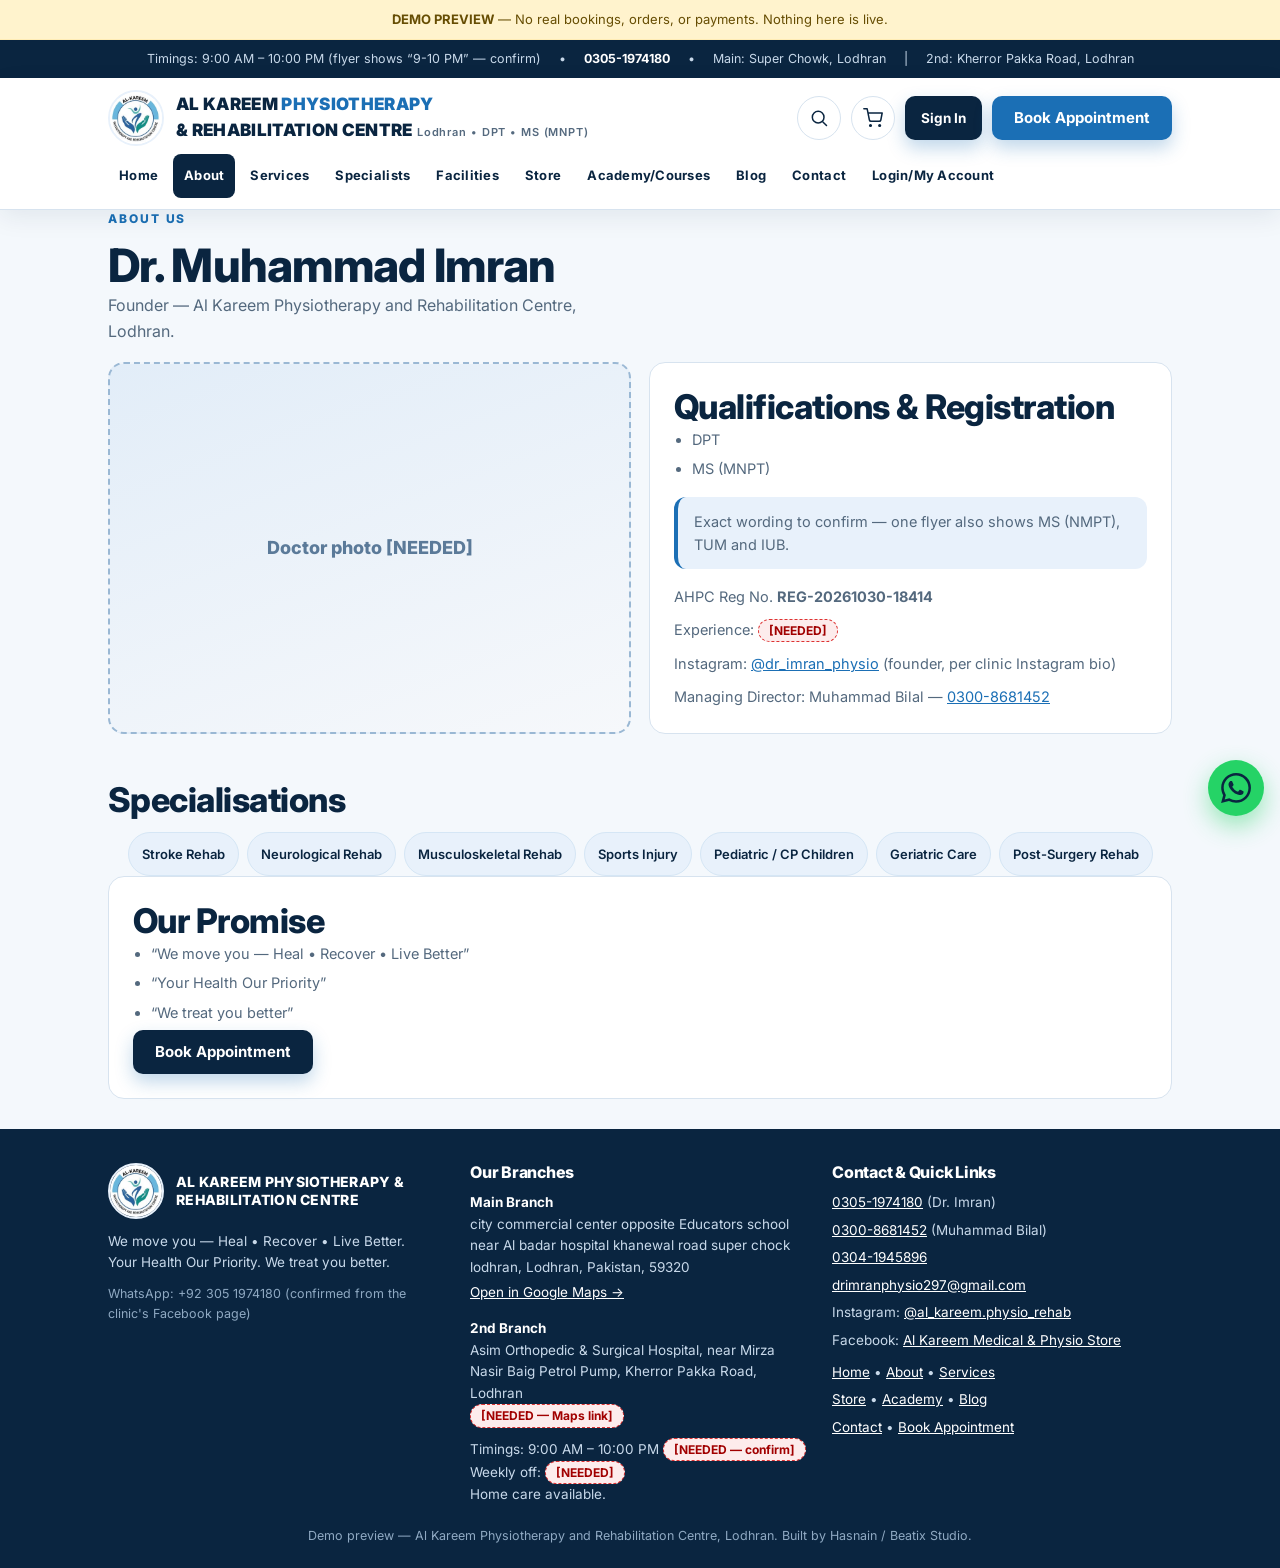
==== commit d09fee11: "Use exact Facebook address and confirmed WhatsApp number" ====
--- a/about.html
+++ b/about.html
@@ -202,11 +202,11 @@
         <span class="foot-name">Al Kareem Physiotherapy &amp; Rehabilitation Centre</span>
       </div>
       <p>We move you — Heal &bull; Recover &bull; Live Better.<br>Your Health Our Priority. We treat you better.</p>
-      <p class="foot-note">WhatsApp chat uses 0305-1974180 <span class="needed">[NEEDED — confirm WhatsApp number]</span></p>
+      <p class="foot-note">WhatsApp: +92 305 1974180 (confirmed from the clinic's Facebook page)</p>
     </div>
     <div>
       <h3>Our Branches</h3>
-      <p><strong style="color:#fff;">Main Branch</strong><br>City Commercial Center, near Al-Badar Hospital, Super Chowk, Lodhran<br><a href="https://maps.app.goo.gl/nxaP5irQ4XSX9PKx9" target="_blank" rel="noopener">Open in Google Maps &rarr;</a></p>
+      <p><strong style="color:#fff;">Main Branch</strong><br>city commercial center opposite Educators school near Al badar hospital khanewal road super chock lodhran, Lodhran, Pakistan, 59320<br><a href="https://maps.app.goo.gl/nxaP5irQ4XSX9PKx9" target="_blank" rel="noopener">Open in Google Maps &rarr;</a></p>
       <p><strong style="color:#fff;">2nd Branch</strong><br>Asim Orthopedic &amp; Surgical Hospital, near Mirza Nasir Baig Petrol Pump, Kherror Pakka Road, Lodhran<br><span class="needed">[NEEDED — Maps link]</span></p>
       <p>Timings: 9:00 AM – 10:00 PM <span class="needed">[NEEDED — confirm]</span><br>Weekly off: <span class="needed">[NEEDED]</span><br>Home care available.</p>
     </div>
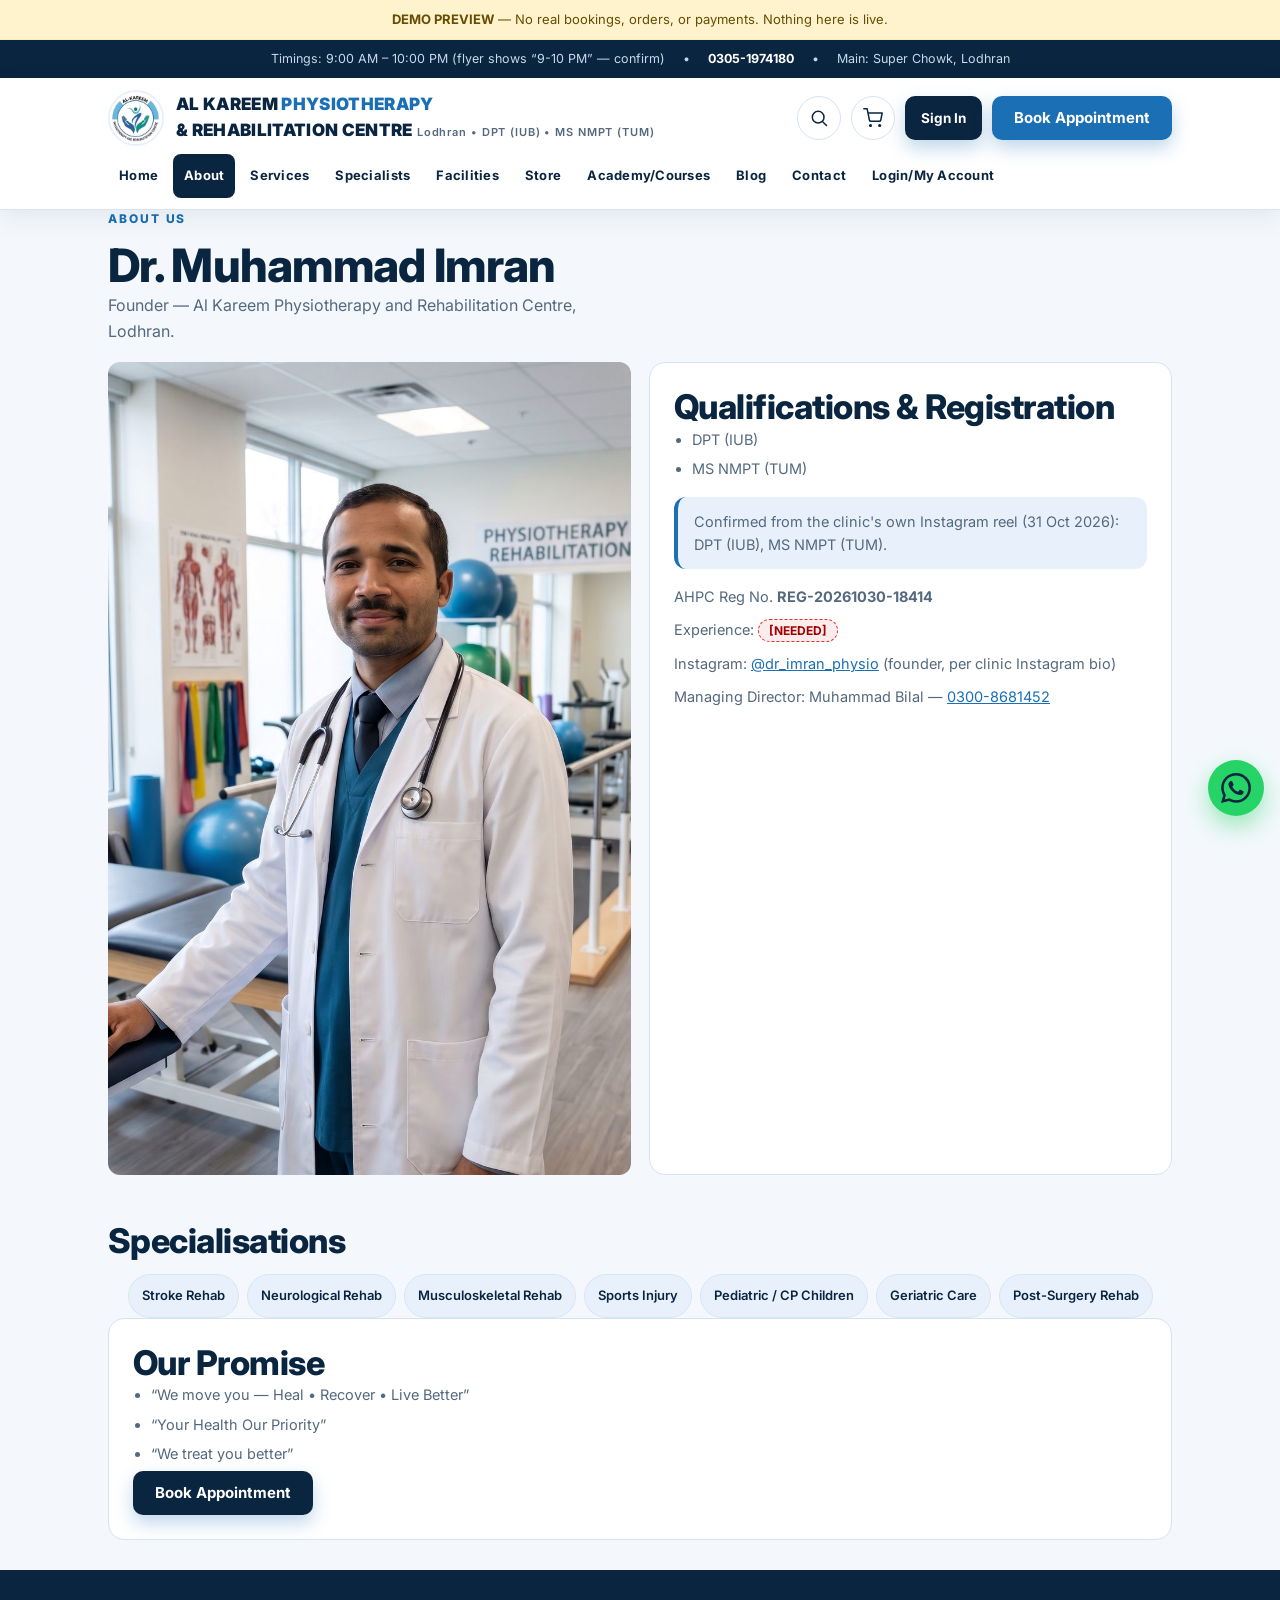
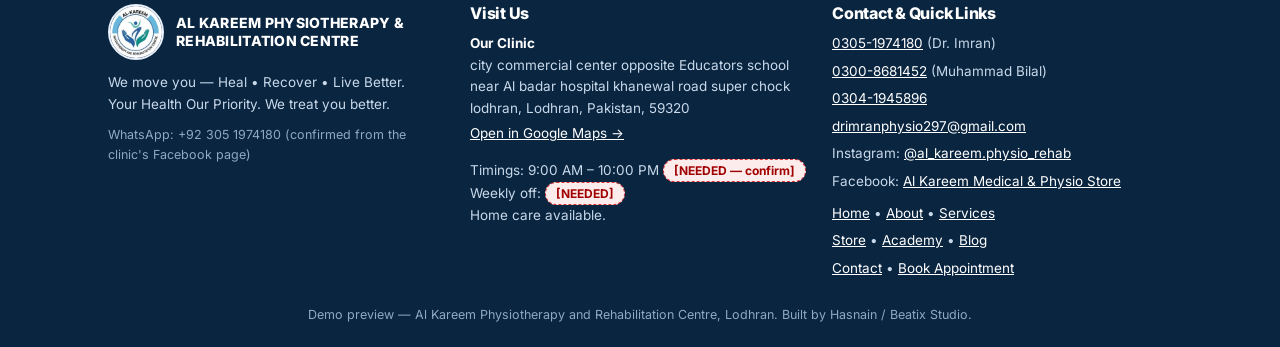
==== commit 7faa42cc: "Add doctor photo, one clinic only, confirmed degrees" ====
--- a/about.html
+++ b/about.html
@@ -4,7 +4,7 @@
 <meta charset="UTF-8">
 <meta name="viewport" content="width=device-width, initial-scale=1.0">
 <title>About Dr. Imran | Al Kareem Physiotherapy &amp; Rehabilitation Centre, Lodhran</title>
-<meta name="description" content="Dr. Muhammad Imran, Founder of Al Kareem Physiotherapy and Rehabilitation Centre, Lodhran — DPT, MS (MNPT), AHPC REG-20261030-18414.">
+<meta name="description" content="Dr. Muhammad Imran, Founder of Al Kareem Physiotherapy and Rehabilitation Centre, Lodhran — DPT (IUB), MS NMPT (TUM), AHPC REG-20261030-18414.">
 <link rel="preconnect" href="https://fonts.googleapis.com">
 <link rel="preconnect" href="https://fonts.gstatic.com" crossorigin>
 <link href="https://fonts.googleapis.com/css2?family=Inter:wght@400;500;600;700;800;900&display=swap" rel="stylesheet">
@@ -23,8 +23,6 @@
   <a href="tel:03051974180">0305-1974180</a>
   <span aria-hidden="true">&bull;</span>
   <span>Main: Super Chowk, Lodhran</span>
-  <span aria-hidden="true">|</span>
-  <span>2nd: Kherror Pakka Road, Lodhran</span>
 </div>
 
 <header class="site">
@@ -33,7 +31,7 @@
       <img class="logo-img" src="logo.jpg" alt="Al Kareem Physiotherapy and Rehabilitation Centre logo" width="56" height="56">
       <span>
         <span class="name">Al Kareem <span>Physiotherapy</span><br>&amp; Rehabilitation Centre</span>
-        <span class="sub">Lodhran &bull; DPT &bull; MS (MNPT)</span>
+        <span class="sub">Lodhran &bull; DPT (IUB) &bull; MS NMPT (TUM)</span>
       </span>
     </a>
     <div class="head-actions">
@@ -117,7 +115,7 @@
   <div class="drawer-contact">
     <a href="tel:03051974180">0305-1974180</a> &bull; <a href="tel:03008681452">0300-8681452</a><br>
     Timings: 9:00 AM – 10:00 PM <span class="needed">[NEEDED — confirm]</span><br>
-    Main: Super Chowk, Lodhran &bull; 2nd: Kherror Pakka Road, Lodhran
+    Main: Super Chowk, Lodhran
   </div>
 </aside>
 
@@ -146,14 +144,14 @@
     <p class="lead">Founder &mdash; Al Kareem Physiotherapy and Rehabilitation Centre, Lodhran.</p>
   </section>
   <div class="split">
-    <div class="photo-box" role="img" aria-label="Doctor photo needed">Doctor photo [NEEDED]</div>
+    <img src="doctor.jpg" alt="Dr. Muhammad Imran" style="width:100%;height:auto;display:block;border-radius:12px">
     <div class="panel">
       <h2>Qualifications &amp; Registration</h2>
       <ul>
-        <li>DPT</li>
-        <li>MS (MNPT)</li>
+        <li>DPT (IUB)</li>
+        <li>MS NMPT (TUM)</li>
       </ul>
-      <p class="note">Exact wording to confirm &mdash; one flyer also shows MS (NMPT), TUM and IUB.</p>
+      <p class="note">Confirmed from the clinic's own Instagram reel (31 Oct 2026): DPT (IUB), MS NMPT (TUM).</p>
       <p>AHPC Reg No. <strong>REG-20261030-18414</strong></p>
       <p>Experience: <span class="needed">[NEEDED]</span></p>
       <p>Instagram: <a href="https://www.instagram.com/dr_imran_physio/">@dr_imran_physio</a> (founder, per clinic Instagram bio)</p>
@@ -205,9 +203,8 @@
       <p class="foot-note">WhatsApp: +92 305 1974180 (confirmed from the clinic's Facebook page)</p>
     </div>
     <div>
-      <h3>Our Branches</h3>
-      <p><strong style="color:#fff;">Main Branch</strong><br>city commercial center opposite Educators school near Al badar hospital khanewal road super chock lodhran, Lodhran, Pakistan, 59320<br><a href="https://maps.app.goo.gl/nxaP5irQ4XSX9PKx9" target="_blank" rel="noopener">Open in Google Maps &rarr;</a></p>
-      <p><strong style="color:#fff;">2nd Branch</strong><br>Asim Orthopedic &amp; Surgical Hospital, near Mirza Nasir Baig Petrol Pump, Kherror Pakka Road, Lodhran<br><span class="needed">[NEEDED — Maps link]</span></p>
+      <h3>Visit Us</h3>
+      <p><strong style="color:#fff;">Our Clinic</strong><br>city commercial center opposite Educators school near Al badar hospital khanewal road super chock lodhran, Lodhran, Pakistan, 59320<br><a href="https://maps.app.goo.gl/nxaP5irQ4XSX9PKx9" target="_blank" rel="noopener">Open in Google Maps &rarr;</a></p>
       <p>Timings: 9:00 AM – 10:00 PM <span class="needed">[NEEDED — confirm]</span><br>Weekly off: <span class="needed">[NEEDED]</span><br>Home care available.</p>
     </div>
     <div>
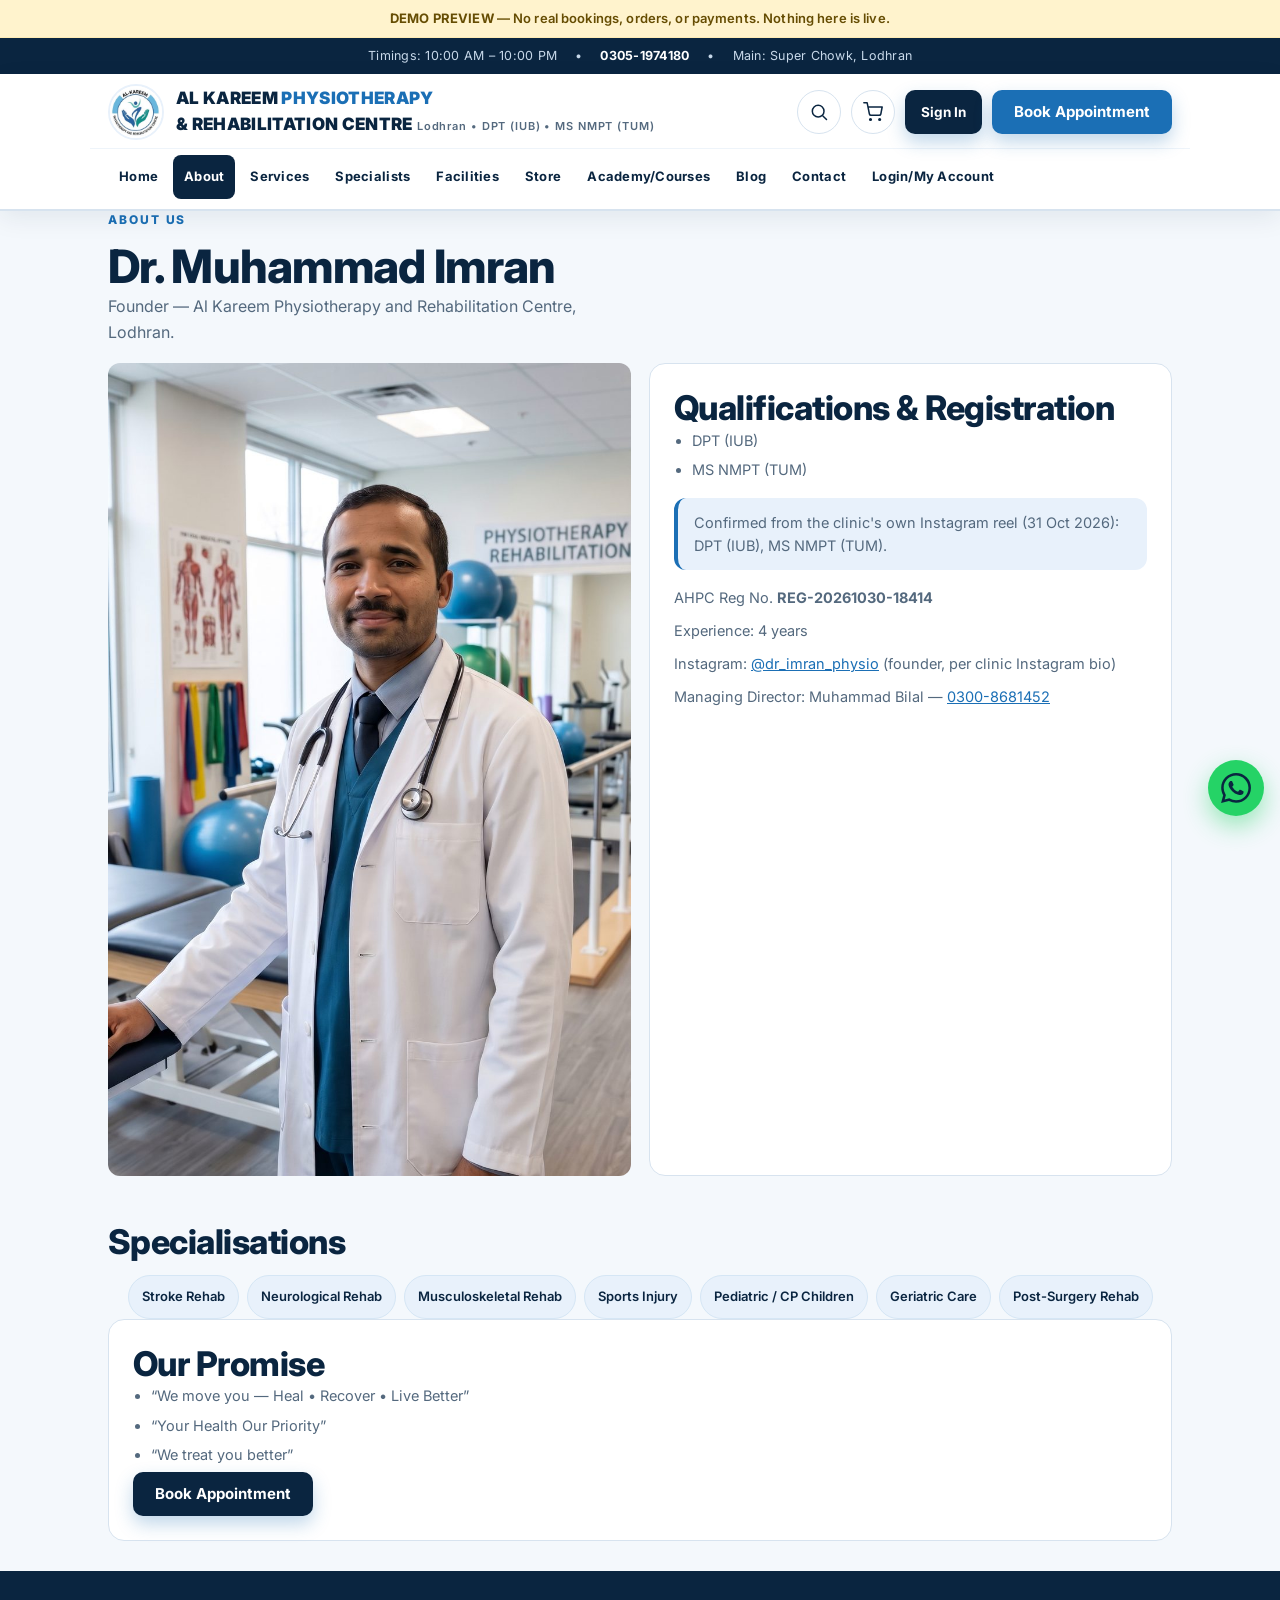
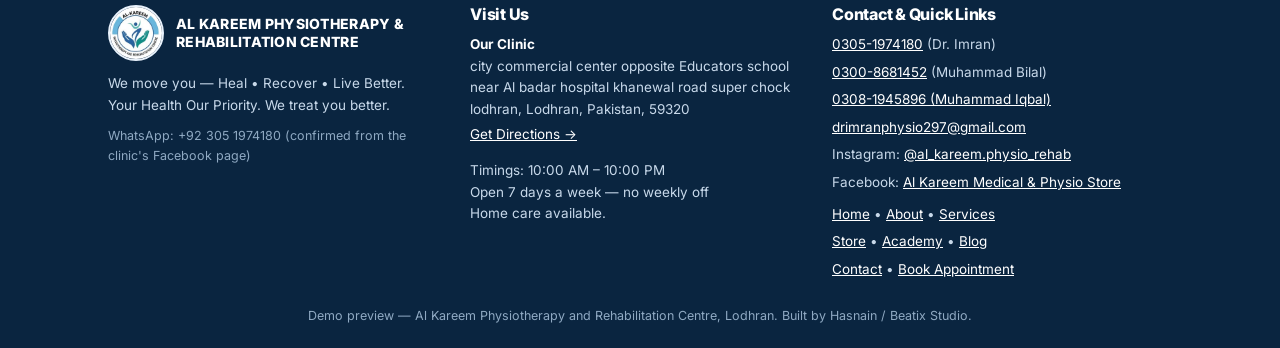
==== commit 8c326e40: "Client-ready polish: no placeholders, real facts, exact maps, real products and blog" ====
--- a/about.html
+++ b/about.html
@@ -18,7 +18,7 @@
 <div class="demo-bar"><strong>DEMO PREVIEW</strong> — No real bookings, orders, or payments. Nothing here is live.</div>
 
 <div class="topbar">
-  <span>Timings: 9:00 AM – 10:00 PM (flyer shows &ldquo;9-10 PM&rdquo; — confirm)</span>
+  <span>Timings: 10:00 AM – 10:00 PM</span>
   <span aria-hidden="true">&bull;</span>
   <a href="tel:03051974180">0305-1974180</a>
   <span aria-hidden="true">&bull;</span>
@@ -30,7 +30,7 @@
     <a class="brand-link" href="index.html">
       <img class="logo-img" src="logo.jpg" alt="Al Kareem Physiotherapy and Rehabilitation Centre logo" width="56" height="56">
       <span>
-        <span class="name">Al Kareem <span>Physiotherapy</span><br>&amp; Rehabilitation Centre</span>
+        <span class="name">Al Kareem <span>Physiotherapy</span> <br>&amp; Rehabilitation Centre</span>
         <span class="sub">Lodhran &bull; DPT (IUB) &bull; MS NMPT (TUM)</span>
       </span>
     </a>
@@ -114,7 +114,7 @@
   </div>
   <div class="drawer-contact">
     <a href="tel:03051974180">0305-1974180</a> &bull; <a href="tel:03008681452">0300-8681452</a><br>
-    Timings: 9:00 AM – 10:00 PM <span class="needed">[NEEDED — confirm]</span><br>
+    Timings: 10:00 AM – 10:00 PM<br>
     Main: Super Chowk, Lodhran
   </div>
 </aside>
@@ -153,7 +153,7 @@
       </ul>
       <p class="note">Confirmed from the clinic's own Instagram reel (31 Oct 2026): DPT (IUB), MS NMPT (TUM).</p>
       <p>AHPC Reg No. <strong>REG-20261030-18414</strong></p>
-      <p>Experience: <span class="needed">[NEEDED]</span></p>
+      <p>Experience: 4 years</p>
       <p>Instagram: <a href="https://www.instagram.com/dr_imran_physio/">@dr_imran_physio</a> (founder, per clinic Instagram bio)</p>
       <p>Managing Director: Muhammad Bilal &mdash; <a href="tel:03008681452">0300-8681452</a></p>
     </div>
@@ -204,15 +204,15 @@
     </div>
     <div>
       <h3>Visit Us</h3>
-      <p><strong style="color:#fff;">Our Clinic</strong><br>city commercial center opposite Educators school near Al badar hospital khanewal road super chock lodhran, Lodhran, Pakistan, 59320<br><a href="https://maps.app.goo.gl/nxaP5irQ4XSX9PKx9" target="_blank" rel="noopener">Open in Google Maps &rarr;</a></p>
-      <p>Timings: 9:00 AM – 10:00 PM <span class="needed">[NEEDED — confirm]</span><br>Weekly off: <span class="needed">[NEEDED]</span><br>Home care available.</p>
+      <p><strong style="color:#fff;">Our Clinic</strong><br>city commercial center opposite Educators school near Al badar hospital khanewal road super chock lodhran, Lodhran, Pakistan, 59320<br><a href="https://www.google.com/maps/dir/29.5260109,71.6148191/Al-Kareem+Physiotherapy+and+Rehabilitation,+City+Commercial+Center,+Super+Chowk,+near+Al-Badr+Orthopedic+Hospital,+Lodhr%C4%81n,+59320,+Pakistan/@29.3739324,71.7503853,15952m/data=!3m2!1e3!4b1!4m10!4m9!1m1!4e1!1m5!1m1!1s0x393b9f002cf3f8af:0xa4c2ab6760b48bb6!2m2!1d71.6392052!2d29.519655!3e9?entry=ttu&amp;g_ep=EgoyMDI2MTExOC4xIKXMDSoASAFQAw%3D%3D" target="_blank" rel="noopener">Get Directions &rarr;</a></p>
+      <p>Timings: 10:00 AM – 10:00 PM<br>Open 7 days a week — no weekly off<br>Home care available.</p>
     </div>
     <div>
       <h3>Contact &amp; Quick Links</h3>
       <ul>
         <li><a href="tel:03051974180">0305-1974180</a> (Dr. Imran)</li>
         <li><a href="tel:03008681452">0300-8681452</a> (Muhammad Bilal)</li>
-        <li><a href="tel:03041945896">0304-1945896</a></li>
+        <li><a href="tel:03081945896">0308-1945896 (Muhammad Iqbal)</a></li>
         <li><a href="mailto:drimranphysio297@gmail.com">drimranphysio297@gmail.com</a></li>
         <li>Instagram: <a href="https://www.instagram.com/al_kareem.physio_rehab/" target="_blank" rel="noopener">@al_kareem.physio_rehab</a></li>
         <li>Facebook: <a href="https://facebook.com/people/Al-Kareem-Medical-Physio-Store/100086538205155/" target="_blank" rel="noopener">Al Kareem Medical &amp; Physio Store</a></li>
--- a/style.css
+++ b/style.css
@@ -115,7 +115,7 @@
 .lead { font-size: 16px; color: var(--muted); max-width: 520px; }
 
 /* ---------- Badges ---------- */
-/* [NEEDED] — build-time marker only, must never appear on the live site */
+/* Placeholder badge — retired: no placeholder text may appear on the live site. */
 .needed {
   display: inline-block; background: var(--needed-bg); color: var(--needed-text);
   border: 1px dashed var(--needed-border); border-radius: 999px;
@@ -155,6 +155,10 @@
 .btn:disabled, .btn[disabled] { opacity: .45; box-shadow: none; cursor: not-allowed; transform: none; }
 .btn .book-short { display: none; }
 
+.btn:focus-visible, .link-btn:focus-visible, nav.main-nav a:focus-visible, .icon-btn:focus-visible {
+  outline: 3px solid rgba(27, 111, 181, .45); outline-offset: 2px;
+}
+
 /* Ghost / text link */
 .link-btn {
   background: none; border: none; color: var(--blue);
@@ -198,13 +202,14 @@
 /* ---------- 4. Demo bar / topbar / header / nav (§3.12, §4) ---------- */
 .demo-bar {
   background: var(--demo-bar-bg); color: var(--demo-bar-text);
-  text-align: center; padding: 9px 16px; font-size: 13px;
+  text-align: center; padding: 8px 16px; font-size: 13px; font-weight: 600;
+  letter-spacing: .01em;
   border-bottom: 1px solid var(--demo-bar-border);
 }
 .topbar {
   background: var(--navy); color: var(--on-navy); font-size: 12.5px;
-  padding: 9px 16px; display: flex; flex-wrap: wrap; gap: 6px 18px;
-  justify-content: center; text-align: center;
+  padding: 8px 16px; display: flex; flex-wrap: wrap; gap: 6px 18px;
+  justify-content: center; text-align: center; letter-spacing: .02em;
 }
 .topbar a { color: #fff; text-decoration: none; font-weight: 700; }
 .topbar a:hover { text-decoration: underline; }
@@ -212,9 +217,10 @@
 header.site {
   background: #fff; position: sticky; top: 0; z-index: 20;
   box-shadow: var(--shadow-header);
+  border-bottom: 1px solid var(--line);
 }
 .brand-row {
-  max-width: 1100px; margin: 0 auto; padding: 12px 18px 6px;
+  max-width: 1100px; margin: 0 auto; padding: 10px 18px 8px;
   display: flex; align-items: center; gap: 12px;
 }
 .brand-row a.brand-link { display: flex; align-items: center; gap: 12px; text-decoration: none; min-width: 0; }
@@ -269,7 +275,7 @@
 .account-panel .role-group { font-size: 11px; font-weight: 800; letter-spacing: .06em; text-transform: uppercase; color: var(--muted); padding: 8px 14px 2px; }
 
 /* Nav row — 11 items; Book Appointment is a BUTTON, never a nav link */
-nav.main-nav { max-width: 1100px; margin: 0 auto; padding: 2px 18px 11px; display: flex; flex-wrap: wrap; gap: 4px; }
+nav.main-nav { max-width: 1100px; margin: 0 auto; padding: 6px 18px 10px; display: flex; flex-wrap: wrap; gap: 4px; border-top: 1px solid #eef4fa; }
 nav.main-nav a {
   border: none; background: none; color: var(--navy);
   padding: 8px 11px; border-radius: 8px; cursor: pointer;
@@ -394,13 +400,22 @@
 /* ---------- 7. Hero (§3.13) ---------- */
 .hero {
   background: linear-gradient(135deg, var(--hero-1) 0%, var(--sky) 100%);
-  border-radius: 24px; padding: 38px 28px; margin-top: 22px;
-  display: grid; grid-template-columns: 1.25fr .75fr; gap: 24px; align-items: center;
-}
-.hero h1 { margin: 10px 0 12px; }
+  border-radius: 24px; padding: 44px 32px; margin-top: 22px;
+  display: grid; grid-template-columns: 1.25fr .75fr; gap: 28px; align-items: center;
+}
+.hero h1 { margin: 10px 0 12px; font-size: clamp(32px, 5vw, 48px); line-height: 1.08; letter-spacing: -.02em; }
 .hero h1 em { font-style: normal; color: var(--blue); }
-.hero p.lead { margin-bottom: 20px; }
-.hero .actions { display: flex; flex-wrap: wrap; gap: 12px; }
+.hero p.lead { margin-bottom: 20px; font-size: 17px; max-width: 560px; }
+.hero .actions, .hero-actions { display: flex; flex-wrap: wrap; gap: 12px; }
+.hero .wa-note { margin-top: 14px; font-size: 13.5px; }
+/* Hero media — real clinic street photo (portrait source, cropped to a card) */
+.hero-media { margin: 0; }
+.hero-media img {
+  width: 100%; height: 340px; object-fit: cover; object-position: center 30%;
+  border-radius: 16px; border: 1px solid var(--line); display: block;
+  box-shadow: var(--shadow-hero-circle); background: #fff;
+}
+.hero-media figcaption { font-size: 12.5px; color: var(--muted); font-weight: 600; text-align: center; margin-top: 10px; line-height: 1.5; }
 .hero-photo { display: flex; flex-direction: column; align-items: center; gap: 10px; }
 .hero-photo .circle {
   width: 210px; height: 210px; border-radius: 50%; border: 6px solid #fff;
@@ -470,7 +485,7 @@
 .cred-list li:last-child { border-bottom: none; }
 .cred-list b { color: var(--navy); }
 
-/* Photo placeholder — ONLY where a real photo is still [NEEDED] */
+/* Photo placeholder box — used only where no photo exists yet; never presented as a real clinic photo. */
 .photo-box {
   background: linear-gradient(160deg, var(--photo-grad-1), var(--photo-grad-2));
   color: var(--photo-text); border: 2px dashed var(--photo-border);
@@ -478,6 +493,15 @@
   display: flex; align-items: center; justify-content: center; text-align: center;
   padding: 24px; font-weight: 800; font-size: 18px;
 }
+
+/* Map embed (Contact + home Visit Us) */
+.map-frame { border-radius: 12px; overflow: hidden; border: 1px solid var(--line); margin: 14px 0; }
+.map-frame iframe { width: 100%; height: 320px; border: 0; display: block; }
+
+/* Reviews fallback — links out to the clinic's Facebook page; no review is invented */
+.reviews-fallback h3 { font-size: 19px; margin-bottom: 9px; }
+.reviews-fallback p { font-size: 14.5px; color: var(--muted); }
+.reviews-fallback .btn { margin-top: 6px; }
 
 /* Note callout */
 .note {
@@ -703,7 +727,17 @@
   .container, main { padding-left: 14px; padding-right: 14px; }
   main { padding-bottom: 56px; }
 
-  /* Header collapses: logo + name + search/cart/Book/hamburger */
+  /* Header collapses: logo + name + search/cart/Book/hamburger.
+     FIX (24 Nov verification): the brand link shrank below its content width,
+     so the name text slid underneath the search/cart buttons on phones.
+     Brand now takes the full first row (name wraps to 2 lines, no overlap),
+     actions sit on the second row, right-aligned. */
+  .brand-row { flex-wrap: wrap; gap: 8px; padding-left: 12px; padding-right: 12px; }
+  .brand-row a.brand-link { gap: 8px; flex: 1 1 100%; }
+  .brand-row a.brand-link > span { min-width: 0; line-height: 1.25; }
+  .brand-row .name br { display: none; }
+  .brand-row img.logo-img { width: 44px; height: 44px; }
+  .brand-row .head-actions { gap: 6px; }
   .brand-row .name { font-size: 14px; }
   .brand-row .sub { display: none; }
   .brand-row .head-actions .btn.navy { display: none; } /* Sign In moves into the drawer */
@@ -716,7 +750,8 @@
   .sticky-bar { display: flex; }
 
   .hero { grid-template-columns: 1fr; padding: 30px 20px; text-align: center; }
-  .hero .actions { justify-content: center; }
+  .hero .actions, .hero-actions { justify-content: center; }
+  .hero-media img { height: 260px; }
   .hero-photo .circle { width: 170px; height: 170px; }
   .split, .form-grid { grid-template-columns: 1fr; }
   .photo-box { min-height: 200px; }
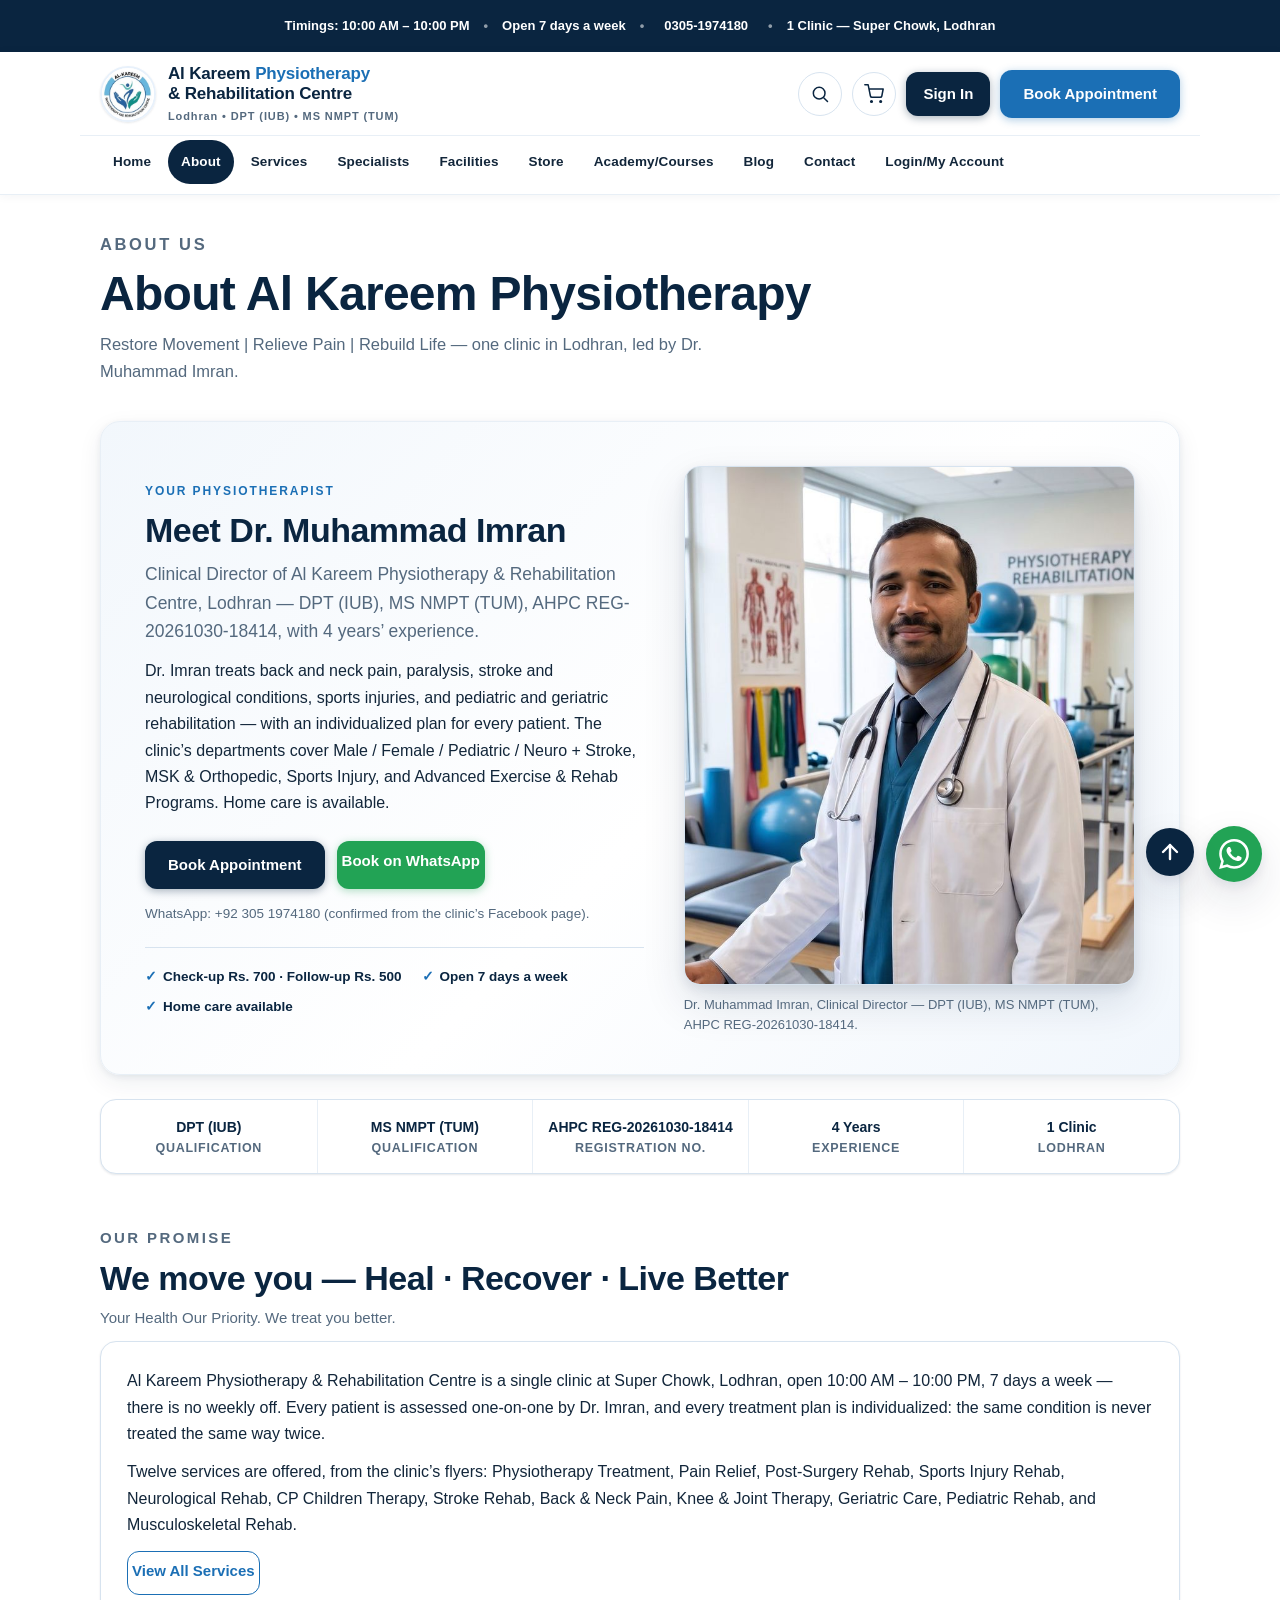
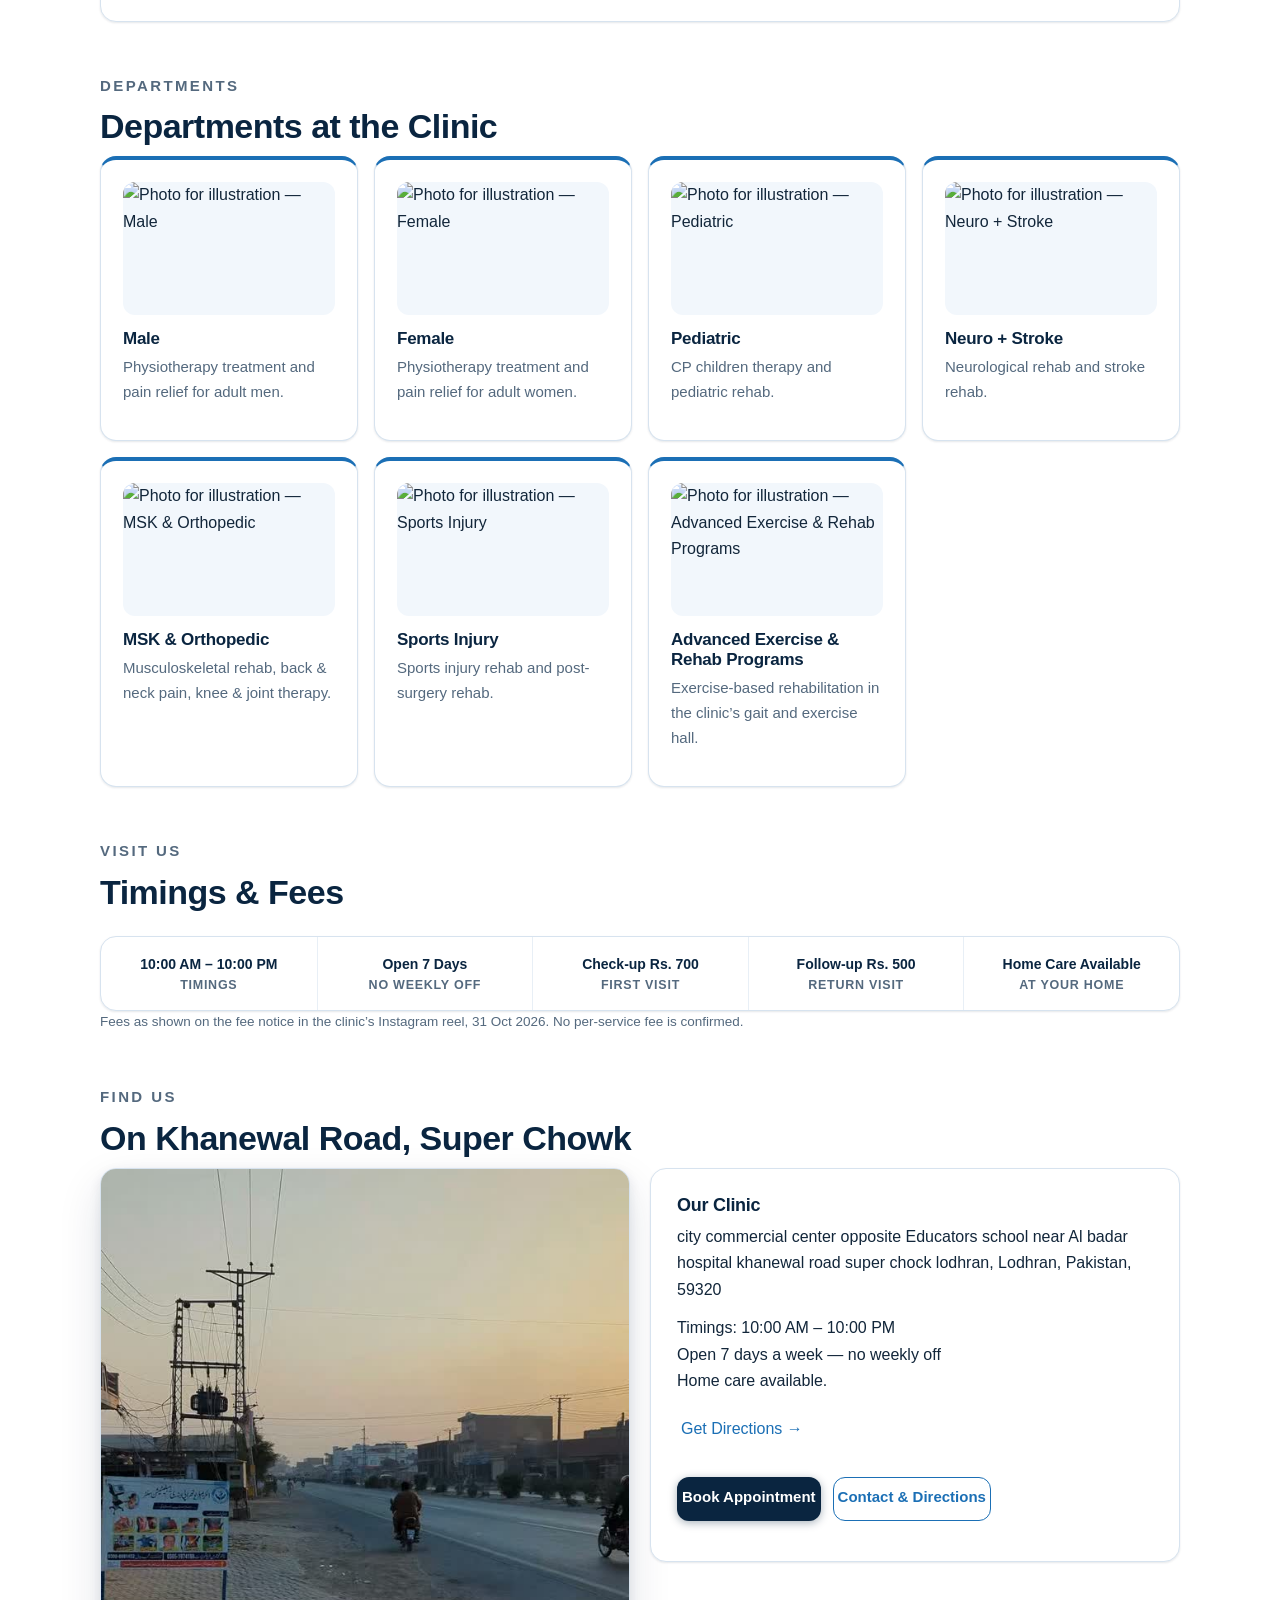
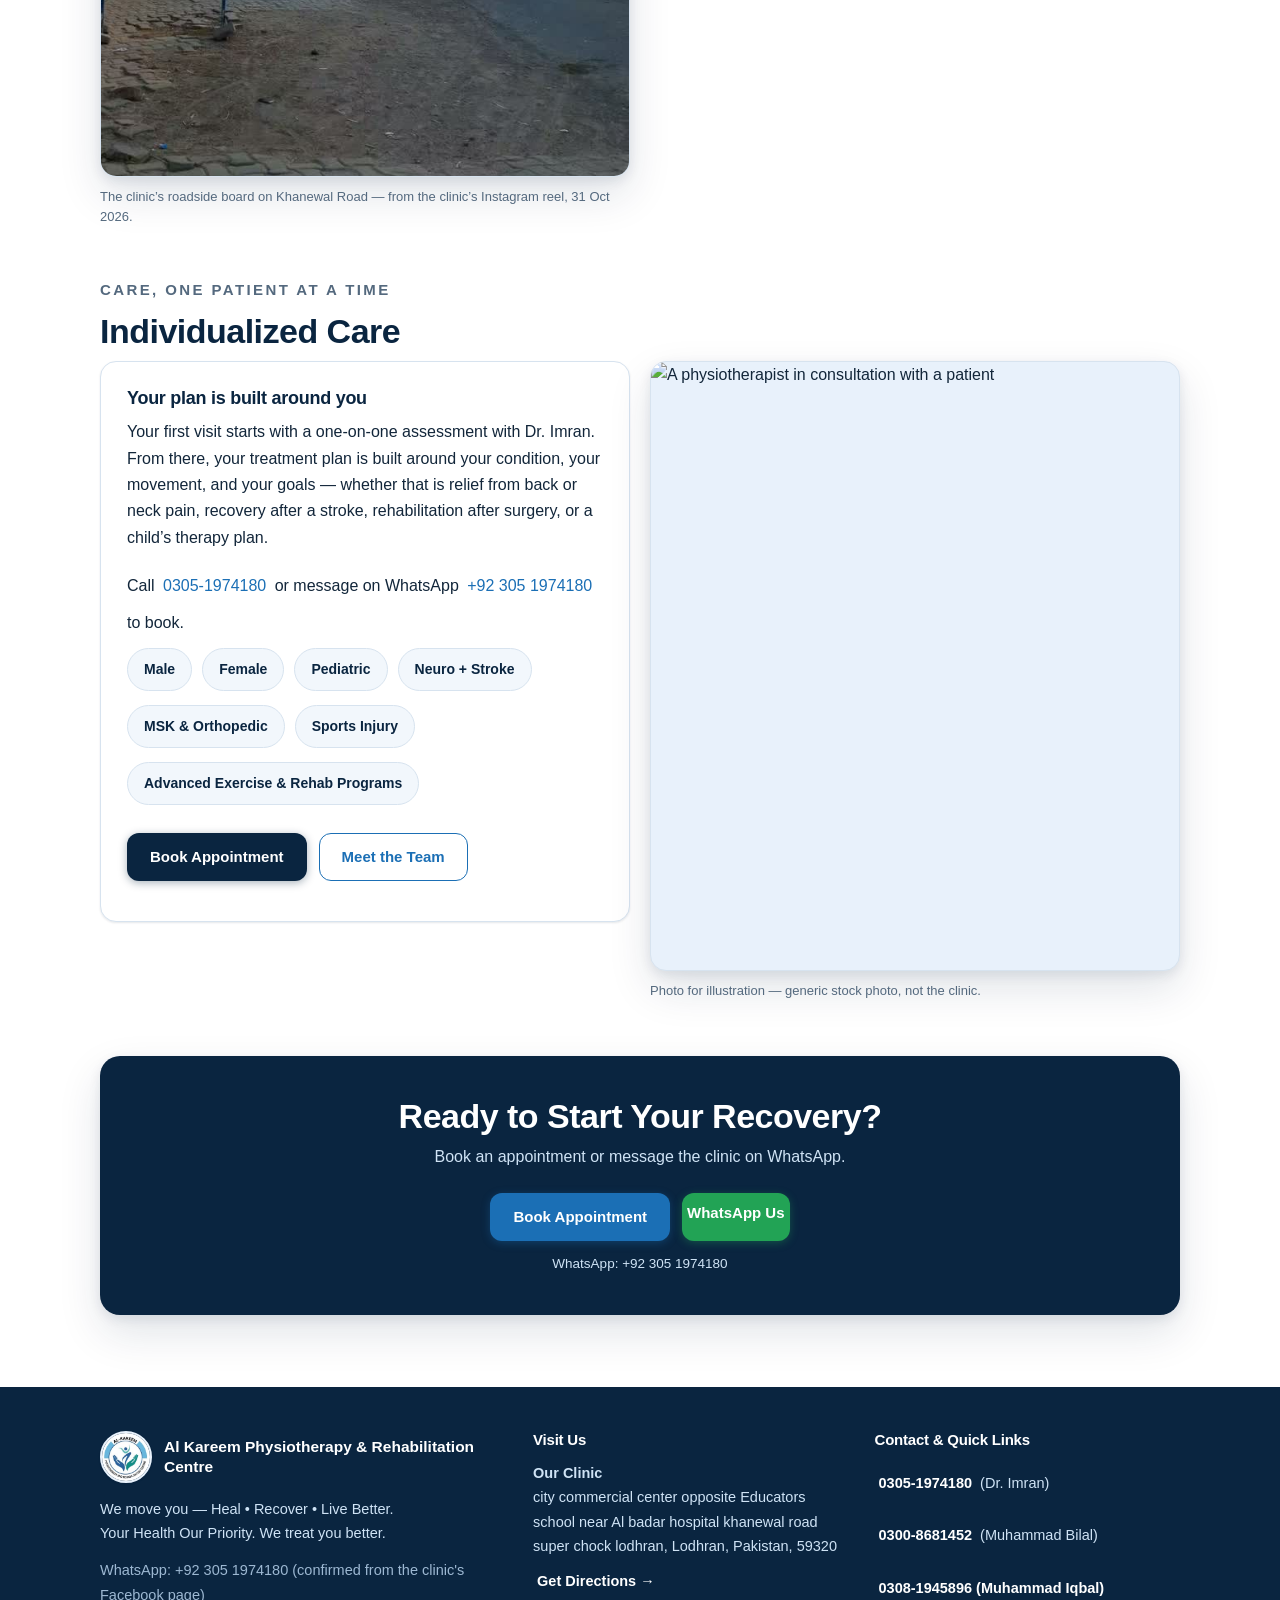
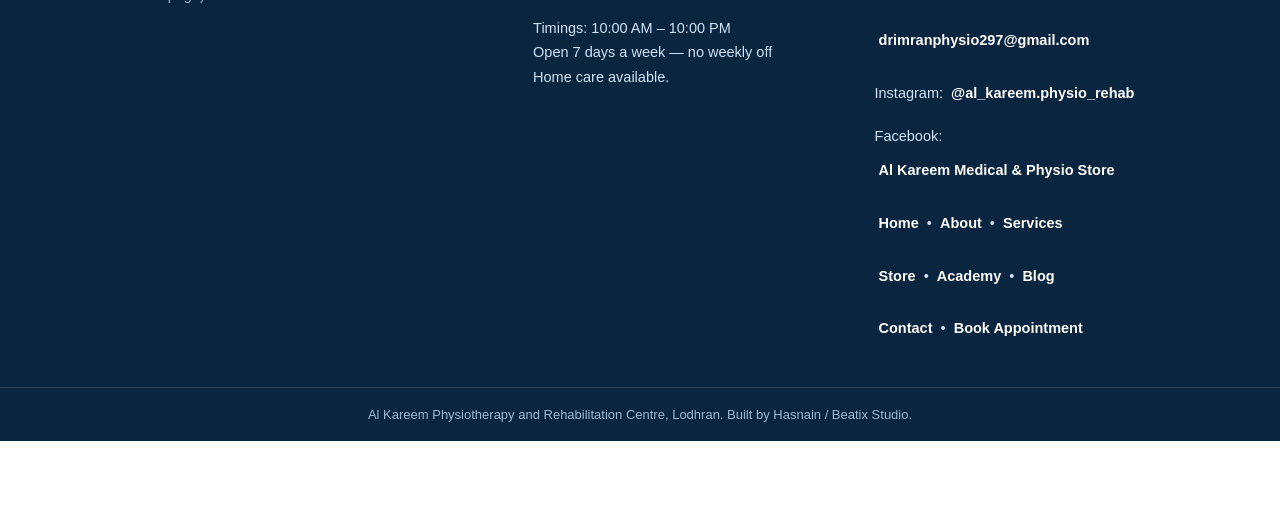
==== commit 35fd427e: "Redesign v2 — user-approved (28 Nov 2026)" ====
--- a/about.html
+++ b/about.html
@@ -3,26 +3,22 @@
 <head>
 <meta charset="UTF-8">
 <meta name="viewport" content="width=device-width, initial-scale=1.0">
-<title>About Dr. Imran | Al Kareem Physiotherapy &amp; Rehabilitation Centre, Lodhran</title>
-<meta name="description" content="Dr. Muhammad Imran, Founder of Al Kareem Physiotherapy and Rehabilitation Centre, Lodhran — DPT (IUB), MS NMPT (TUM), AHPC REG-20261030-18414.">
-<link rel="preconnect" href="https://fonts.googleapis.com">
-<link rel="preconnect" href="https://fonts.gstatic.com" crossorigin>
-<link href="https://fonts.googleapis.com/css2?family=Inter:wght@400;500;600;700;800;900&display=swap" rel="stylesheet">
-<style>:root{--navy:#0a2540;--blue:#1b6fb5;--blue-soft:#e8f1fb;--ink:#12263a;--muted:#54697e;--line:#d7e3ef}</style>
+<title>About | Al Kareem Physiotherapy & Rehabilitation Centre, Lodhran</title>
+<meta name="description" content="About Al Kareem Physiotherapy and Rehabilitation Centre, Lodhran — Dr. Muhammad Imran, DPT (IUB), MS NMPT (TUM), AHPC REG-20261030-18414. Open 7 days, 10:00 AM – 10:00 PM.">
 <link rel="stylesheet" href="style.css">
 <script src="app.js" defer></script>
 </head>
 <body data-page="about">
 <a class="skip-link" href="#main-content">Skip to main content</a>
 
-<div class="demo-bar"><strong>DEMO PREVIEW</strong> — No real bookings, orders, or payments. Nothing here is live.</div>
-
-<div class="topbar">
+<div class="topbar" id="top">
   <span>Timings: 10:00 AM – 10:00 PM</span>
-  <span aria-hidden="true">&bull;</span>
+  <span class="topbar-dot" aria-hidden="true">&bull;</span>
+  <span>Open 7 days a week</span>
+  <span class="topbar-dot" aria-hidden="true">&bull;</span>
   <a href="tel:03051974180">0305-1974180</a>
-  <span aria-hidden="true">&bull;</span>
-  <span>Main: Super Chowk, Lodhran</span>
+  <span class="topbar-dot" aria-hidden="true">&bull;</span>
+  <span>1 Clinic — Super Chowk, Lodhran</span>
 </div>
 
 <header class="site">
@@ -105,9 +101,9 @@
     <a class="btn navy" href="login.html">Sign In</a>
   </div>
   <div class="drawer-account" data-show-when="logged-in" hidden>
-    <p style="font-size:14px;color:var(--navy);font-weight:700;">Signed in as <span data-account-name></span> (<span data-account-role></span> demo)</p>
+    <p>Signed in as <span data-account-name></span> (<span data-account-role></span> demo)</p>
     <a class="btn navy" href="login.html">My Account</a>
-    <p style="margin-top:10px;"><button class="link-btn" type="button" data-demo-logout>Log out</button></p>
+    <p><button class="link-btn" type="button" data-demo-logout>Log out</button></p>
   </div>
   <div class="drawer-book">
     <a class="btn" href="book.html">Book Appointment</a>
@@ -115,7 +111,8 @@
   <div class="drawer-contact">
     <a href="tel:03051974180">0305-1974180</a> &bull; <a href="tel:03008681452">0300-8681452</a><br>
     Timings: 10:00 AM – 10:00 PM<br>
-    Main: Super Chowk, Lodhran
+    Open 7 days a week<br>
+    1 Clinic — Super Chowk, Lodhran
   </div>
 </aside>
 
@@ -136,51 +133,179 @@
   </div>
 </aside>
 <!-- ===== HEADER BLOCK — copy ends here ===== -->
-
-<main id="main-content" class="container">
-<section class="page-head">
+<main id="main-content">
+
+  <section class="page-head">
     <p class="eyebrow">About Us</p>
-    <h1>Dr. Muhammad Imran</h1>
-    <p class="lead">Founder &mdash; Al Kareem Physiotherapy and Rehabilitation Centre, Lodhran.</p>
-  </section>
-  <div class="split">
-    <img src="doctor.jpg" alt="Dr. Muhammad Imran" style="width:100%;height:auto;display:block;border-radius:12px">
+    <h1>About Al Kareem Physiotherapy</h1>
+    <p class="lead">Restore Movement | Relieve Pain | Rebuild Life &mdash; one clinic in Lodhran, led by Dr. Muhammad Imran.</p>
+  </section>
+
+  <section class="hero">
+    <div class="hero-copy">
+      <p class="eyebrow">Your physiotherapist</p>
+      <h2>Meet Dr. Muhammad Imran</h2>
+      <p class="lead">Clinical Director of Al Kareem Physiotherapy &amp; Rehabilitation Centre, Lodhran &mdash; DPT (IUB), MS NMPT (TUM), AHPC REG-20261030-18414, with 4 years&rsquo; experience.</p>
+      <p>Dr. Imran treats back and neck pain, paralysis, stroke and neurological conditions, sports injuries, and pediatric and geriatric rehabilitation &mdash; with an individualized plan for every patient. The clinic&rsquo;s departments cover Male / Female / Pediatric / Neuro + Stroke, MSK &amp; Orthopedic, Sports Injury, and Advanced Exercise &amp; Rehab Programs. Home care is available.</p>
+      <div class="hero-actions">
+        <a class="btn navy" href="book.html">Book Appointment</a>
+        <a class="btn wa-btn" href="https://wa.me/923051974180">Book on WhatsApp</a>
+      </div>
+      <p class="note wa-note">WhatsApp: +92 305 1974180 (confirmed from the clinic&rsquo;s Facebook page).</p>
+      <div class="hero-facts">
+        <span><span class="dot" aria-hidden="true">&#10003;</span> Check-up Rs. 700 &middot; Follow-up Rs. 500</span>
+        <span><span class="dot" aria-hidden="true">&#10003;</span> Open 7 days a week</span>
+        <span><span class="dot" aria-hidden="true">&#10003;</span> Home care available</span>
+      </div>
+    </div>
+    <figure class="hero-media">
+      <img src="doctor-web.jpg" alt="Dr. Muhammad Imran, physiotherapist at Al Kareem Physiotherapy and Rehabilitation Centre" width="720" height="1118">
+      <figcaption>Dr. Muhammad Imran, Clinical Director &mdash; DPT (IUB), MS NMPT (TUM), AHPC REG-20261030-18414.</figcaption>
+    </figure>
+  </section>
+
+  <section class="trust" aria-label="Credentials">
+    <ul class="trust-strip">
+      <li class="t">DPT (IUB)<span class="t-sub">Qualification</span></li>
+      <li class="t">MS NMPT (TUM)<span class="t-sub">Qualification</span></li>
+      <li class="t">AHPC REG-20261030-18414<span class="t-sub">Registration No.</span></li>
+      <li class="t">4 Years<span class="t-sub">Experience</span></li>
+      <li class="t">1 Clinic<span class="t-sub">Lodhran</span></li>
+    </ul>
+  </section>
+
+  <section>
+    <div class="section-head">
+      <p class="eyebrow">Our promise</p>
+      <h2>We move you &mdash; Heal &middot; Recover &middot; Live Better</h2>
+      <p class="section-intro">Your Health Our Priority. We treat you better.</p>
+    </div>
     <div class="panel">
-      <h2>Qualifications &amp; Registration</h2>
-      <ul>
-        <li>DPT (IUB)</li>
-        <li>MS NMPT (TUM)</li>
+      <p>Al Kareem Physiotherapy &amp; Rehabilitation Centre is a single clinic at Super Chowk, Lodhran, open 10:00 AM &ndash; 10:00 PM, 7 days a week &mdash; there is no weekly off. Every patient is assessed one-on-one by Dr. Imran, and every treatment plan is individualized: the same condition is never treated the same way twice.</p>
+      <p>Twelve services are offered, from the clinic&rsquo;s flyers: Physiotherapy Treatment, Pain Relief, Post-Surgery Rehab, Sports Injury Rehab, Neurological Rehab, CP Children Therapy, Stroke Rehab, Back &amp; Neck Pain, Knee &amp; Joint Therapy, Geriatric Care, Pediatric Rehab, and Musculoskeletal Rehab.</p>
+      <p><a class="btn outline" href="services.html">View All Services</a></p>
+    </div>
+  </section>
+
+  <section>
+    <div class="section-head">
+      <p class="eyebrow">Departments</p>
+      <h2>Departments at the Clinic</h2>
+    </div>
+    <div class="cards">
+      <article class="card condition-card">
+        <img class="card-media" src="images/dept-male.jpg" alt="Photo for illustration — Male" loading="lazy">
+        <h3>Male</h3>
+        <p>Physiotherapy treatment and pain relief for adult men.</p>
+      </article>
+      <article class="card condition-card">
+        <img class="card-media" src="images/dept-female.jpg" alt="Photo for illustration — Female" loading="lazy">
+        <h3>Female</h3>
+        <p>Physiotherapy treatment and pain relief for adult women.</p>
+      </article>
+      <article class="card condition-card">
+        <img class="card-media" src="images/dept-pediatric.jpg" alt="Photo for illustration — Pediatric" loading="lazy">
+        <h3>Pediatric</h3>
+        <p>CP children therapy and pediatric rehab.</p>
+      </article>
+      <article class="card condition-card">
+        <img class="card-media" src="images/dept-neuro.jpg" alt="Photo for illustration — Neuro + Stroke" loading="lazy">
+        <h3>Neuro + Stroke</h3>
+        <p>Neurological rehab and stroke rehab.</p>
+      </article>
+      <article class="card condition-card">
+        <img class="card-media" src="images/dept-msk.jpg" alt="Photo for illustration — MSK & Orthopedic" loading="lazy">
+        <h3>MSK &amp; Orthopedic</h3>
+        <p>Musculoskeletal rehab, back &amp; neck pain, knee &amp; joint therapy.</p>
+      </article>
+      <article class="card condition-card">
+        <img class="card-media" src="images/dept-sports.jpg" alt="Photo for illustration — Sports Injury" loading="lazy">
+        <h3>Sports Injury</h3>
+        <p>Sports injury rehab and post-surgery rehab.</p>
+      </article>
+      <article class="card condition-card">
+        <img class="card-media" src="images/dept-exercise.jpg" alt="Photo for illustration — Advanced Exercise & Rehab Programs" loading="lazy">
+        <h3>Advanced Exercise &amp; Rehab Programs</h3>
+        <p>Exercise-based rehabilitation in the clinic&rsquo;s gait and exercise hall.</p>
+      </article>
+    </div>
+  </section>
+
+  <section>
+    <div class="section-head">
+      <p class="eyebrow">Visit us</p>
+      <h2>Timings &amp; Fees</h2>
+    </div>
+    <section class="trust" aria-label="Timings and fees">
+      <ul class="trust-strip">
+        <li class="t">10:00 AM &ndash; 10:00 PM<span class="t-sub">Timings</span></li>
+        <li class="t">Open 7 Days<span class="t-sub">No weekly off</span></li>
+        <li class="t">Check-up Rs. 700<span class="t-sub">First visit</span></li>
+        <li class="t">Follow-up Rs. 500<span class="t-sub">Return visit</span></li>
+        <li class="t">Home Care Available<span class="t-sub">At your home</span></li>
       </ul>
-      <p class="note">Confirmed from the clinic's own Instagram reel (31 Oct 2026): DPT (IUB), MS NMPT (TUM).</p>
-      <p>AHPC Reg No. <strong>REG-20261030-18414</strong></p>
-      <p>Experience: 4 years</p>
-      <p>Instagram: <a href="https://www.instagram.com/dr_imran_physio/">@dr_imran_physio</a> (founder, per clinic Instagram bio)</p>
-      <p>Managing Director: Muhammad Bilal &mdash; <a href="tel:03008681452">0300-8681452</a></p>
-    </div>
-  </div>
-  <section class="specialisations">
-    <div class="section-head">
-      <h2>Specialisations</h2>
-    </div>
-    <ul class="chips">
-      <li class="chip">Stroke Rehab</li>
-      <li class="chip">Neurological Rehab</li>
-      <li class="chip">Musculoskeletal Rehab</li>
-      <li class="chip">Sports Injury</li>
-      <li class="chip">Pediatric / CP Children</li>
-      <li class="chip">Geriatric Care</li>
-      <li class="chip">Post-Surgery Rehab</li>
-    </ul>
-  </section>
-  <section class="slogans panel">
-    <h2>Our Promise</h2>
-    <ul>
-      <li>&ldquo;We move you &mdash; Heal &bull; Recover &bull; Live Better&rdquo;</li>
-      <li>&ldquo;Your Health Our Priority&rdquo;</li>
-      <li>&ldquo;We treat you better&rdquo;</li>
-    </ul>
-    <p><a class="btn navy" href="book.html">Book Appointment</a></p>
-  </section>
+    </section>
+    <p class="note">Fees as shown on the fee notice in the clinic&rsquo;s Instagram reel, 31 Oct 2026. No per-service fee is confirmed.</p>
+  </section>
+
+  <section>
+    <div class="section-head">
+      <p class="eyebrow">Find us</p>
+      <h2>On Khanewal Road, Super Chowk</h2>
+    </div>
+    <div class="split">
+      <figure class="hero-media">
+        <img src="clinic-street.jpg" alt="The clinic's roadside signboard on Khanewal Road, Lodhran" width="640" height="1138">
+        <figcaption>The clinic&rsquo;s roadside board on Khanewal Road &mdash; from the clinic&rsquo;s Instagram reel, 31 Oct 2026.</figcaption>
+      </figure>
+      <article class="panel branch-card">
+        <h3>Our Clinic</h3>
+        <p>city commercial center opposite Educators school near Al badar hospital khanewal road super chock lodhran, Lodhran, Pakistan, 59320</p>
+        <p>Timings: 10:00 AM &ndash; 10:00 PM<br>Open 7 days a week &mdash; no weekly off<br>Home care available.</p>
+        <p><a href="https://www.google.com/maps/dir/29.5260109,71.6148191/Al-Kareem+Physiotherapy+and+Rehabilitation,+City+Commercial+Center,+Super+Chowk,+near+Al-Badr+Orthopedic+Hospital,+Lodhr%C4%81n,+59320,+Pakistan/@29.3739324,71.7503853,15952m/data=!3m2!1e3!4b1!4m10!4m9!1m1!4e1!1m5!1m1!1s0x393b9f002cf3f8af:0xa4c2ab6760b48bb6!2m2!1d71.6392052!2d29.519655!3e9?entry=ttu&amp;g_ep=EgoyMDI2MTExOC4xIKXMDSoASAFQAw%3D%3D" target="_blank" rel="noopener">Get Directions &rarr;</a></p>
+        <div class="hero-actions"><a class="btn navy" href="book.html">Book Appointment</a> <a class="btn outline" href="contact.html">Contact &amp; Directions</a></div>
+      </article>
+    </div>
+  </section>
+
+  <section>
+    <div class="section-head">
+      <p class="eyebrow">Care, one patient at a time</p>
+      <h2>Individualized Care</h2>
+    </div>
+    <div class="split">
+      <article class="panel">
+        <h3>Your plan is built around you</h3>
+        <p>Your first visit starts with a one-on-one assessment with Dr. Imran. From there, your treatment plan is built around your condition, your movement, and your goals &mdash; whether that is relief from back or neck pain, recovery after a stroke, rehabilitation after surgery, or a child&rsquo;s therapy plan.</p>
+        <p>Call <a href="tel:03051974180">0305-1974180</a> or message on WhatsApp <a href="https://wa.me/923051974180">+92 305 1974180</a> to book.</p>
+        <ul class="chips">
+          <li class="chip">Male</li>
+          <li class="chip">Female</li>
+          <li class="chip">Pediatric</li>
+          <li class="chip">Neuro + Stroke</li>
+          <li class="chip">MSK &amp; Orthopedic</li>
+          <li class="chip">Sports Injury</li>
+          <li class="chip">Advanced Exercise &amp; Rehab Programs</li>
+        </ul>
+        <div class="hero-actions"><a class="btn navy" href="book.html">Book Appointment</a> <a class="btn outline" href="specialists.html">Meet the Team</a></div>
+      </article>
+      <figure class="hero-media">
+        <img src="images/physio-care.jpg" alt="A physiotherapist in consultation with a patient" width="768" height="768">
+        <figcaption>Photo for illustration &mdash; generic stock photo, not the clinic.</figcaption>
+      </figure>
+    </div>
+  </section>
+
+  <section class="cta-band">
+    <h2>Ready to Start Your Recovery?</h2>
+    <p>Book an appointment or message the clinic on WhatsApp.</p>
+    <div class="cta-actions">
+      <a class="btn" href="book.html">Book Appointment</a>
+      <a class="btn wa-btn" href="https://wa.me/923051974180">WhatsApp Us</a>
+    </div>
+    <p class="cta-note">WhatsApp: +92 305 1974180</p>
+  </section>
+
 </main>
 
 <a class="wa-float" href="https://wa.me/923051974180" target="_blank" rel="noopener" aria-label="Chat on WhatsApp">
@@ -204,7 +329,7 @@
     </div>
     <div>
       <h3>Visit Us</h3>
-      <p><strong style="color:#fff;">Our Clinic</strong><br>city commercial center opposite Educators school near Al badar hospital khanewal road super chock lodhran, Lodhran, Pakistan, 59320<br><a href="https://www.google.com/maps/dir/29.5260109,71.6148191/Al-Kareem+Physiotherapy+and+Rehabilitation,+City+Commercial+Center,+Super+Chowk,+near+Al-Badr+Orthopedic+Hospital,+Lodhr%C4%81n,+59320,+Pakistan/@29.3739324,71.7503853,15952m/data=!3m2!1e3!4b1!4m10!4m9!1m1!4e1!1m5!1m1!1s0x393b9f002cf3f8af:0xa4c2ab6760b48bb6!2m2!1d71.6392052!2d29.519655!3e9?entry=ttu&amp;g_ep=EgoyMDI2MTExOC4xIKXMDSoASAFQAw%3D%3D" target="_blank" rel="noopener">Get Directions &rarr;</a></p>
+      <p><strong>Our Clinic</strong><br>city commercial center opposite Educators school near Al badar hospital khanewal road super chock lodhran, Lodhran, Pakistan, 59320<br><a href="https://www.google.com/maps/dir/29.5260109,71.6148191/Al-Kareem+Physiotherapy+and+Rehabilitation,+City+Commercial+Center,+Super+Chowk,+near+Al-Badr+Orthopedic+Hospital,+Lodhr%C4%81n,+59320,+Pakistan/@29.3739324,71.7503853,15952m/data=!3m2!1e3!4b1!4m10!4m9!1m1!4e1!1m5!1m1!1s0x393b9f002cf3f8af:0xa4c2ab6760b48bb6!2m2!1d71.6392052!2d29.519655!3e9?entry=ttu&amp;g_ep=EgoyMDI2MTExOC4xIKXMDSoASAFQAw%3D%3D" target="_blank" rel="noopener">Get Directions &rarr;</a></p>
       <p>Timings: 10:00 AM – 10:00 PM<br>Open 7 days a week — no weekly off<br>Home care available.</p>
     </div>
     <div>
@@ -217,16 +342,17 @@
         <li>Instagram: <a href="https://www.instagram.com/al_kareem.physio_rehab/" target="_blank" rel="noopener">@al_kareem.physio_rehab</a></li>
         <li>Facebook: <a href="https://facebook.com/people/Al-Kareem-Medical-Physio-Store/100086538205155/" target="_blank" rel="noopener">Al Kareem Medical &amp; Physio Store</a></li>
       </ul>
-      <ul style="margin-top:10px;">
+      <ul>
         <li><a href="index.html">Home</a> &bull; <a href="about.html">About</a> &bull; <a href="services.html">Services</a></li>
         <li><a href="store.html">Store</a> &bull; <a href="academy.html">Academy</a> &bull; <a href="blog.html">Blog</a></li>
         <li><a href="contact.html">Contact</a> &bull; <a href="book.html">Book Appointment</a></li>
       </ul>
     </div>
   </div>
-  <div class="bottom">Demo preview — Al Kareem Physiotherapy and Rehabilitation Centre, Lodhran. Built by Hasnain / Beatix Studio.</div>
+  <div class="bottom">Al Kareem Physiotherapy and Rehabilitation Centre, Lodhran. Built by Hasnain / Beatix Studio.</div>
 </footer>
 
 
+<a class="back-to-top" href="#top" aria-label="Back to top"><svg viewBox="0 0 24 24" fill="none" stroke="currentColor" stroke-width="2.4" stroke-linecap="round" stroke-linejoin="round" aria-hidden="true"><path d="M12 19V5"/><path d="M5 12l7-7 7 7"/></svg></a>
 </body>
 </html>
--- a/style.css
+++ b/style.css
@@ -1,818 +1,1056 @@
 /* ==========================================================================
-   Al Kareem Physiotherapy & Rehabilitation Centre — Shared Stylesheet
-   Demo build (static). Design base: VIDEO light identity (navy / blue / white).
-   Source of truth: platform/phase-1/design-system.md (followed exactly).
-   DO NOT use the v4 dark theme. NO bone animation anywhere.
-   Font: Inter only. Container max-width 1100px. Breakpoint: 680px.
+   Al Kareem Physiotherapy & Rehabilitation Centre — redesign-v2 stylesheet
+   LIGHT premium medical theme. Navy #0a2540 + blue #1b6fb5 + white.
+   System font stack only (no web fonts — renders identically offline).
+   One stylesheet for all 13 pages. Class names are the shared contract:
+   page builders reuse these classes; app.js hooks are listed in
+   DESIGN-GUIDE.md and must keep working with this file unchanged.
    ========================================================================== */
 
-/* ---------- 1. Tokens (design-system §1) ---------- */
+/* ---------- 1. Design tokens ---------- */
 :root {
+  /* Colour */
   --navy: #0a2540;
-  --navy-2: #103a5c;
+  --navy-2: #123a5f;
+  --navy-3: #1d4e79;
   --blue: #1b6fb5;
+  --blue-dark: #155a92;
   --blue-soft: #e8f1fb;
-  --blue-pale: #f2f7fd;
+  --blue-pale: #f2f7fc;
   --sky: #dbeafe;
   --ink: #12263a;
   --muted: #54697e;
+  --muted-2: #7a8fa3;
   --line: #d7e3ef;
-  --card: #ffffff;
-  --radius: 16px;
-  --wa: #25d366;
-  --wa-hover: #1eb856;
-  --page-bg: #f4f8fc;
-  --hero-1: #eaf3fc;
-  --input-bg: #fbfdfc;
-  --input-border: #c4d5e6;
-  --on-navy: #c8d9ea;
-  --on-navy-faint: #8fa9c2;
-  --chip-border: #d5e6f5;
-  --card-hover-border: #b7d3ec;
-  --photo-grad-1: #e2edf8;
-  --photo-grad-2: #f6f8fb;
-  --photo-text: #5b7a99;
-  --photo-border: #9ab8d4;
-  --star: #f5a623;
-  --demo-tag-bg: #ffd166;
-  --demo-tag-text: #4a3600;
-  --demo-bar-bg: #fff3cd;
-  --demo-bar-text: #664d03;
-  --demo-bar-border: #ffecb5;
-  --needed-bg: #fdecec;
-  --needed-text: #a10000;
-  --needed-border: #d33;
-  --success-dark: #15803d;
-  --success-bg: #dcfce7;
-  --shadow-header: 0 1px 0 var(--line), 0 8px 24px rgba(10, 37, 64, .08);
-  --shadow-btn: 0 8px 18px rgba(27, 111, 181, .28);
-  --shadow-btn-wa: 0 8px 18px rgba(37, 211, 102, .35);
-  --shadow-card-hover: 0 16px 32px rgba(10, 37, 64, .12);
-  --shadow-form: 0 14px 30px rgba(10, 37, 64, .08);
-  --shadow-signin: 0 16px 36px rgba(10, 37, 64, .1);
-  --shadow-hero-circle: 0 18px 40px rgba(10, 37, 64, .22);
-  --shadow-wa-float: 0 10px 24px rgba(37, 211, 102, .45);
-  --shadow-sticky-bar: 0 -8px 24px rgba(10, 37, 64, .12);
-  --shadow-focus: 0 0 0 3px rgba(27, 111, 181, .14);
-}
-
-/* ---------- 2. Reset / base / typography (§2) ---------- */
-* { box-sizing: border-box; margin: 0; padding: 0; }
-html { -webkit-text-size-adjust: 100%; }
+  --line-soft: #e8eff6;
+  --bg: #ffffff;
+  --bg-soft: #f6f9fc;
+  --bg-warm: #fbfdff;
+  --wa: #22a355;
+  --wa-hover: #1b8a47;
+  --wa-soft: #e6f7ec;
+  --gold: #b7791f;
+  --error: #a10000;
+  --error-bg: #fdecec;
+  --error-border: #d33;
+  --ok: #157347;
+  --ok-bg: #e6f4ea;
+  --on-navy: #ffffff;
+
+  /* Type — system stack only */
+  --font: -apple-system, BlinkMacSystemFont, "Segoe UI", Roboto,
+    "Helvetica Neue", Arial, sans-serif;
+  --font-size: 16px;
+  --line-body: 1.65;
+  --line-head: 1.18;
+
+  /* Spacing scale */
+  --s-1: 4px;
+  --s-2: 8px;
+  --s-3: 12px;
+  --s-4: 16px;
+  --s-5: 20px;
+  --s-6: 24px;
+  --s-7: 32px;
+  --s-8: 40px;
+  --s-9: 48px;
+  --s-10: 64px;
+
+  /* Radii */
+  --r-sm: 8px;
+  --r: 12px;
+  --r-lg: 16px;
+  --r-xl: 20px;
+  --r-pill: 999px;
+
+  /* Shadows */
+  --shadow-sm: 0 1px 2px rgba(10, 37, 64, .06), 0 1px 3px rgba(10, 37, 64, .05);
+  --shadow: 0 2px 6px rgba(10, 37, 64, .07), 0 8px 24px rgba(10, 37, 64, .07);
+  --shadow-lg: 0 4px 12px rgba(10, 37, 64, .09), 0 18px 44px rgba(10, 37, 64, .12);
+  --shadow-btn: 0 2px 8px rgba(27, 111, 181, .35);
+  --shadow-btn-wa: 0 2px 8px rgba(34, 163, 85, .35);
+  --shadow-focus: 0 0 0 3px rgba(27, 111, 181, .22);
+
+  --container: 1120px;
+  --header-h: 76px;
+}
+
+/* ---------- 2. Base / reset ---------- */
+*, *::before, *::after { box-sizing: border-box; }
+/* Author display rules (e.g. .product-card flex) must not defeat the hidden
+   attribute that app.js uses for store search / category filtering. */
+[hidden] { display: none !important; }
+html { -webkit-text-size-adjust: 100%; scroll-behavior: smooth; }
 body {
-  font-family: "Inter", system-ui, -apple-system, "Segoe UI", Roboto, Arial, sans-serif;
-  background: var(--page-bg);
+  margin: 0;
+  font-family: var(--font);
+  font-size: var(--font-size);
+  line-height: var(--line-body);
   color: var(--ink);
-  font-size: 16px;
-  line-height: 1.6;
-  -webkit-font-smoothing: antialiased;
+  background: var(--bg);
 }
 body.no-scroll { overflow: hidden; }
-h1, h2, h3, h4 { font-weight: 800; line-height: 1.2; letter-spacing: -.015em; color: var(--navy); }
-h1 { font-size: clamp(30px, 6.5vw, 46px); }
-h2 { font-size: clamp(25px, 5vw, 34px); }
+h1, h2, h3, h4 {
+  font-weight: 800;
+  line-height: var(--line-head);
+  letter-spacing: -.015em;
+  color: var(--navy);
+  margin: 0 0 10px;
+}
+h1 { font-size: clamp(32px, 5.6vw, 48px); }
+h2 { font-size: clamp(25px, 4.4vw, 34px); }
 h3 { font-size: 18px; }
-p { margin-bottom: 10px; }
+h4 { font-size: 16px; }
+p { margin: 0 0 12px; }
 p:last-child { margin-bottom: 0; }
-a { color: var(--blue); }
+a { color: var(--blue); text-decoration: none; }
 a:hover { color: var(--navy-2); text-decoration: underline; }
-img { max-width: 100%; height: auto; }
-ul, ol { padding-left: 20px; }
-button { font-family: inherit; }
-input, select, textarea { font-family: inherit; }
-
-/* Focus — same everywhere: 3px solid blue, offset 2px (§7.5) */
-:focus-visible { outline: 3px solid var(--blue); outline-offset: 2px; }
-input:focus, select:focus, textarea:focus { outline: none; border-color: var(--blue); box-shadow: var(--shadow-focus); }
-
-/* Skip link — first in tab order on every page */
+img { max-width: 100%; height: auto; display: block; }
+ul, ol { padding-left: 20px; margin: 0 0 12px; }
+li { margin-bottom: 4px; }
+button { font-family: inherit; cursor: pointer; }
+input, select, textarea { font-family: inherit; font-size: 15px; color: var(--ink); }
+input:focus, select:focus, textarea:focus {
+  outline: none; border-color: var(--blue); box-shadow: var(--shadow-focus);
+}
+input[aria-invalid="true"], select[aria-invalid="true"], textarea[aria-invalid="true"] {
+  border-color: var(--error-border);
+}
+::selection { background: var(--blue-soft); color: var(--navy); }
+
 .skip-link {
-  position: absolute; left: 16px; top: -60px; z-index: 100;
+  position: absolute; left: 12px; top: -60px; z-index: 200;
   background: var(--navy); color: #fff; font-weight: 700; font-size: 14px;
-  padding: 10px 16px; border-radius: 10px; text-decoration: none;
-  transition: top .15s ease;
+  padding: 11px 16px; border-radius: var(--r-sm); transition: top .15s ease;
 }
 .skip-link:focus { top: 12px; color: #fff; text-decoration: none; }
-
 .visually-hidden {
-  position: absolute; width: 1px; height: 1px; padding: 0; margin: -1px;
-  overflow: hidden; clip: rect(0 0 0 0); white-space: nowrap; border: 0;
-}
-
-.container { max-width: 1100px; margin: 0 auto; padding: 0 18px; }
-main { max-width: 1100px; margin: 0 auto; padding: 0 18px 70px; }
-
-/* Eyebrow / kicker */
+  position: absolute; width: 1px; height: 1px; margin: -1px;
+  clip-path: inset(50%); overflow: hidden; white-space: nowrap;
+}
+
+.container { max-width: var(--container); margin: 0 auto; padding: 0 20px; }
+main { max-width: var(--container); margin: 0 auto; padding: 0 20px 72px; }
+/* Skip-link target: clear of the sticky header (audit finding 5). Mobile
+   header is brand-row only (~60px); desktop adds the nav row (~136px). */
+#main-content { scroll-margin-top: 96px; }
+@media (min-width: 681px) { #main-content { scroll-margin-top: 152px; } }
+.muted { color: var(--muted); }
+.small { font-size: 13.5px; }
+.big { font-size: 18px; }
+.note { font-size: 13.5px; color: var(--muted); }
+.accent { color: var(--blue); }
+
+/* Eyebrow + section headers — one pattern for every page */
 .eyebrow, .kicker {
-  font-size: 12px; font-weight: 800; letter-spacing: .16em;
-  text-transform: uppercase; color: var(--blue);
-}
-.section-head { margin: 46px 0 8px; }
+  margin: 0 0 8px; font-size: 12px; font-weight: 800;
+  letter-spacing: .16em; text-transform: uppercase; color: var(--blue);
+}
+.section-head { margin: 52px 0 10px; }
 .section-head.center { text-align: center; }
-.section-head h2 { margin: 6px 0 8px; }
-.section-head p { color: var(--muted); font-size: 14.5px; max-width: 640px; }
+.section-head h2 { margin: 4px 0 8px; }
+.section-head p { color: var(--muted); font-size: 15px; max-width: 640px; }
 .section-head.center p { margin: 0 auto; }
-.lead { font-size: 16px; color: var(--muted); max-width: 520px; }
-
-/* ---------- Badges ---------- */
-/* Placeholder badge — retired: no placeholder text may appear on the live site. */
-.needed {
-  display: inline-block; background: var(--needed-bg); color: var(--needed-text);
-  border: 1px dashed var(--needed-border); border-radius: 999px;
-  padding: 1px 10px; font-size: 12px; font-weight: 700; white-space: nowrap;
-}
-/* DEMO SAMPLE tag (LMS demo data) */
-.demo-tag {
-  background: var(--demo-tag-bg); color: var(--demo-tag-text);
-  font-size: 11px; font-weight: 800; letter-spacing: .06em;
-  padding: 3px 10px; border-radius: 999px; text-transform: uppercase;
-  vertical-align: middle; white-space: nowrap;
-}
-
-/* ---------- 3. Buttons (§3.1) ---------- */
+.section-intro { color: var(--muted); font-size: 15px; max-width: 640px; }
+.lead { font-size: 17px; color: var(--muted); max-width: 540px; }
+.page-head { padding: 36px 0 8px; }
+.page-head h1 { margin-bottom: 8px; }
+.page-head p { color: var(--muted); max-width: 680px; font-size: 16.5px; }
+.breadcrumb { font-size: 13.5px; color: var(--muted); margin-bottom: 10px; }
+.breadcrumb a {
+  display: inline-block; min-width: 44px; min-height: 44px; padding: 10px 4px;
+  font-weight: 600;
+}
+
+/* ---------- 3. Buttons, links, badges ---------- */
 .btn {
   display: inline-flex; align-items: center; justify-content: center; gap: 8px;
-  background: var(--blue); color: #fff; border: none;
-  padding: 12px 22px; border-radius: 10px;
+  min-height: 48px; padding: 12px 22px;
+  background: var(--blue); color: #fff;
   font-size: 15px; font-weight: 700; line-height: 1.2;
-  min-height: 44px; cursor: pointer; text-decoration: none;
-  box-shadow: var(--shadow-btn);
+  border: 1.5px solid transparent; border-radius: var(--r);
+  box-shadow: var(--shadow-btn); text-decoration: none;
   transition: background .15s ease, transform .15s ease, box-shadow .15s ease;
 }
-.btn:hover { background: var(--navy-2); transform: translateY(-2px); color: #fff; text-decoration: none; }
-.btn.navy { background: var(--navy); }
+.btn:hover { background: var(--blue-dark); color: #fff; text-decoration: none; transform: translateY(-1px); }
+.btn.navy { background: var(--navy); box-shadow: 0 2px 8px rgba(10, 37, 64, .35); }
 .btn.navy:hover { background: var(--navy-2); }
-/* WhatsApp — Option A (§7.5): NAVY text on green. White text on green FAILS contrast. */
-.btn.wa-btn { background: var(--wa); color: var(--navy); box-shadow: var(--shadow-btn-wa); }
-.btn.wa-btn:hover { background: var(--wa-hover); color: var(--navy); }
+.btn.wa-btn { background: var(--wa); box-shadow: var(--shadow-btn-wa); }
+.btn.wa-btn:hover { background: var(--wa-hover); }
 .btn.outline {
-  background: #fff; color: var(--navy); border: 2px solid var(--navy);
-  box-shadow: none;
+  background: #fff; color: var(--blue); border-color: var(--blue); box-shadow: none;
 }
 .btn.outline:hover { background: var(--blue-soft); color: var(--navy); }
-.btn.small { padding: 9px 16px; font-size: 13.5px; min-height: 44px; }
+.btn.small { padding: 10px 16px; font-size: 15px; min-height: 44px; }
 .btn.block { width: 100%; }
 .btn:disabled, .btn[disabled] { opacity: .45; box-shadow: none; cursor: not-allowed; transform: none; }
 .btn .book-short { display: none; }
-
-.btn:focus-visible, .link-btn:focus-visible, nav.main-nav a:focus-visible, .icon-btn:focus-visible {
+.btn:focus-visible, .link-btn:focus-visible, nav.main-nav a:focus-visible,
+.icon-btn:focus-visible, .chip:focus-visible,
+footer a:focus-visible, .drawer-nav a:focus-visible,
+.cat-chips button:focus-visible, .qty-btn:focus-visible,
+.cart-item-remove:focus-visible, details.faq summary:focus-visible,
+.admin-sidebar a:focus-visible, .account-item:focus-visible,
+.account-panel a:focus-visible, .back-to-top:focus-visible {
   outline: 3px solid rgba(27, 111, 181, .45); outline-offset: 2px;
 }
 
-/* Ghost / text link */
 .link-btn {
-  background: none; border: none; color: var(--blue);
-  font-weight: 700; font-size: 14px; cursor: pointer;
-  padding: 0; margin-top: 10px; min-height: 44px;
-  display: inline-flex; align-items: center;
+  display: inline-flex; align-items: center; min-height: 44px; padding: 10px 4px;
+  background: none; border: none;
+  color: var(--blue); font-weight: 700; font-size: 14.5px;
 }
 .link-btn:hover { text-decoration: underline; }
 
-/* Icon button — 44px minimum touch target (§7.5) */
+/* In-page links: primary actions (phone / email / WhatsApp) get a full 44px
+   tap target; every other in-page link gets >=8px vertical padding so its
+   hit area is never a bare 16px line of text. (Buttons keep their own
+   padding: .btn / .link-btn / .search-result outrank this rule.) */
+main a[href^="tel:"], main a[href^="mailto:"], main a[href*="wa.me"] {
+  display: inline-block; min-height: 44px; padding: 10px 4px;
+}
+main a { padding-top: 8px; padding-bottom: 8px; }
+/* Links that end a paragraph / list item are usually standalone CTAs
+   (See all services, Get Directions, source links): full 44px target. */
+main p > a:last-child, main li > a:last-child {
+  display: inline-block; min-width: 44px; min-height: 44px; padding: 10px 4px;
+}
+
 .icon-btn {
-  position: relative; width: 44px; height: 44px; flex: none;
-  border-radius: 50%; border: 1.5px solid var(--line); background: #fff;
-  color: var(--navy); cursor: pointer;
   display: inline-flex; align-items: center; justify-content: center;
-  transition: background .15s ease, border-color .15s ease;
+  width: 44px; height: 44px; flex: none;
+  background: #fff; border: 1.5px solid var(--line); border-radius: 50%;
+  color: var(--navy);
 }
 .icon-btn:hover { background: var(--blue-soft); border-color: var(--blue); }
 .icon-btn svg { width: 20px; height: 20px; }
 
-/* Cart count badge — hidden when 0, "99+" for >= 100 (§4.4) */
 .cart-count {
-  position: absolute; top: -4px; right: -4px;
-  min-width: 18px; height: 18px; padding: 0 4px;
-  background: var(--blue); color: #fff;
-  font-size: 11px; font-weight: 800; line-height: 18px; text-align: center;
-  border-radius: 999px; border: 2px solid #fff;
+  position: absolute; top: -6px; right: -6px;
+  min-width: 19px; height: 19px; padding: 0 5px;
+  background: var(--blue); color: #fff; border-radius: var(--r-pill);
+  font-size: 11px; font-weight: 800; line-height: 19px; text-align: center;
+  border: 2px solid #fff;
 }
 .cart-count[hidden] { display: none; }
-
-/* Google sign-in — style only. DO NOT render the button live until the
-   keep/remove decision (content-inventory open question 2) is made. */
-.google-btn {
-  width: 100%; background: #fff; border: 1.5px solid var(--line);
-  color: var(--ink); padding: 12px; border-radius: 10px;
-  font-size: 15px; font-weight: 700; cursor: pointer; margin-top: 12px;
-  min-height: 44px;
-}
-.google-btn:hover { background: var(--blue-pale); }
-
-/* ---------- 4. Demo bar / topbar / header / nav (§3.12, §4) ---------- */
-.demo-bar {
-  background: var(--demo-bar-bg); color: var(--demo-bar-text);
-  text-align: center; padding: 8px 16px; font-size: 13px; font-weight: 600;
-  letter-spacing: .01em;
-  border-bottom: 1px solid var(--demo-bar-border);
-}
+button[data-cart-open] { position: relative; }
+
+/* Pills, tags, badges */
+.tag, .demo-tag, .pill-note {
+  display: inline-block; padding: 2px 10px; font-size: 11.5px; font-weight: 800;
+  letter-spacing: .05em; border-radius: var(--r-pill);
+  background: var(--blue-soft); color: var(--blue-dark);
+  border: 1px solid var(--line); white-space: normal; overflow-wrap: anywhere;
+}
+.tag.green, .demo-tag { background: var(--wa-soft); color: var(--ok); border-color: #bfe6cc; }
+.tag.amber { background: #fdf3e0; color: var(--gold); border-color: #f0d9a8; }
+.status-pill {
+  display: inline-block; padding: 3px 12px; font-size: 12.5px; font-weight: 700;
+  border-radius: var(--r-pill); border: 1px solid var(--line);
+  background: var(--bg-soft); color: var(--muted);
+}
+.status-pill.is-ok { background: var(--ok-bg); color: var(--ok); border-color: #bfe6cc; }
+.status-pill.is-error { background: var(--error-bg); color: var(--error); border-color: var(--error-border); }
+.count {
+  display: inline-block; min-width: 26px; padding: 2px 8px; text-align: center;
+  background: var(--navy); color: #fff; border-radius: var(--r-pill);
+  font-size: 13px; font-weight: 800;
+}
+
+/* ---------- 4. Topbar + sticky header ---------- */
 .topbar {
-  background: var(--navy); color: var(--on-navy); font-size: 12.5px;
-  padding: 8px 16px; display: flex; flex-wrap: wrap; gap: 6px 18px;
-  justify-content: center; text-align: center; letter-spacing: .02em;
-}
-.topbar a { color: #fff; text-decoration: none; font-weight: 700; }
-.topbar a:hover { text-decoration: underline; }
+  background: var(--navy); color: #fff;
+  font-size: 13px; font-weight: 600;
+  display: flex; flex-wrap: wrap; justify-content: center; align-items: center;
+  gap: 6px 14px; padding: 4px 20px; text-align: center;
+}
+.topbar a {
+  color: #fff; font-weight: 700;
+  display: inline-flex; align-items: center; min-height: 44px; padding: 2px 6px;
+}
+.topbar a:hover { text-decoration: underline; color: #cfe3f5; }
+.topbar .topbar-dot { opacity: .55; }
 
 header.site {
-  background: #fff; position: sticky; top: 0; z-index: 20;
-  box-shadow: var(--shadow-header);
-  border-bottom: 1px solid var(--line);
+  position: sticky; top: 0; z-index: 100;
+  background: rgba(255, 255, 255, .97);
+  backdrop-filter: blur(6px);
+  border-bottom: 1px solid var(--line-soft);
+  box-shadow: 0 1px 10px rgba(10, 37, 64, .05);
 }
 .brand-row {
-  max-width: 1100px; margin: 0 auto; padding: 10px 18px 8px;
+  max-width: var(--container); margin: 0 auto;
+  padding: 12px 20px 10px;
   display: flex; align-items: center; gap: 12px;
 }
-.brand-row a.brand-link { display: flex; align-items: center; gap: 12px; text-decoration: none; min-width: 0; }
+.brand-row a.brand-link {
+  display: flex; align-items: center; gap: 12px;
+  text-decoration: none; min-width: 0;
+}
 .brand-row a.brand-link:hover { text-decoration: none; }
 img.logo-img {
-  width: 56px; height: 56px; border-radius: 50%; background: #fff;
-  border: 2px solid var(--blue-soft); flex: none; object-fit: cover;
+  width: 56px; height: 56px; flex: none;
+  border-radius: 50%; object-fit: cover;
+  border: 2px solid var(--blue-soft);
+  box-shadow: var(--shadow-sm);
 }
 .brand-row .name {
-  font-size: 17px; font-weight: 900; line-height: 1.2; color: var(--navy);
-  text-transform: uppercase; letter-spacing: .02em;
+  display: block; font-size: 17px; font-weight: 900;
+  line-height: 1.2; color: var(--navy); letter-spacing: -.01em;
 }
 .brand-row .name span { color: var(--blue); }
-.brand-row .sub { font-size: 11px; color: var(--muted); font-weight: 600; letter-spacing: .08em; }
-.brand-row .head-actions { margin-left: auto; display: flex; align-items: center; gap: 10px; flex: none; }
+.brand-row .sub {
+  display: block; margin-top: 2px;
+  font-size: 11px; color: var(--muted); font-weight: 600; letter-spacing: .08em;
+}
+.brand-row .head-actions {
+  margin-left: auto; display: flex; align-items: center; gap: 10px; flex: none;
+}
 .hamburger-btn { display: none; }
 
-/* Account area (header) */
+/* Account dropdown (rendered by app.js into #account-area) */
 .account-wrap { position: relative; display: flex; align-items: center; }
 .account-btn {
   display: inline-flex; align-items: center; gap: 8px;
-  background: var(--blue-soft); border: 1.5px solid var(--line);
-  border-radius: 999px; padding: 4px 12px 4px 4px;
-  min-height: 44px; cursor: pointer; color: var(--navy);
-  font-size: 14px; font-weight: 700;
+  background: #fff; border: 1.5px solid var(--line); border-radius: var(--r-pill);
+  padding: 6px 14px 6px 6px; font-size: 14px; font-weight: 700; color: var(--navy);
 }
 .account-btn:hover { background: var(--blue-pale); }
 .avatar-circle {
-  width: 34px; height: 34px; border-radius: 50%;
-  background: var(--blue); color: #fff;
   display: inline-flex; align-items: center; justify-content: center;
-  font-size: 15px; font-weight: 800; flex: none;
+  width: 30px; height: 30px; border-radius: 50%;
+  background: var(--navy); color: #fff; font-size: 15px; font-weight: 800; flex: none;
 }
 .account-panel {
-  position: absolute; right: 0; top: calc(100% + 8px);
-  min-width: 220px; background: #fff; border: 1px solid var(--line);
-  border-radius: 12px; box-shadow: var(--shadow-signin);
-  padding: 6px; z-index: 30;
+  position: absolute; top: calc(100% + 8px); right: 0; z-index: 120;
+  min-width: 240px; padding: 6px;
+  background: #fff; border: 1px solid var(--line); border-radius: var(--r-lg);
+  box-shadow: var(--shadow-lg);
 }
 .account-panel[hidden] { display: none; }
 .account-panel .account-head { padding: 10px 14px; border-bottom: 1px solid var(--line); margin-bottom: 6px; }
 .account-panel .account-head strong { display: block; font-size: 14px; color: var(--navy); }
 .account-panel .account-head small { font-size: 12.5px; color: var(--muted); font-weight: 600; }
 .account-panel a, .account-panel button.account-item {
-  display: block; width: 100%; text-align: left;
-  padding: 10px 14px; font-size: 14px; font-weight: 600; color: var(--ink);
-  text-decoration: none; background: none; border: none; border-radius: 8px;
-  cursor: pointer; min-height: 44px;
-}
-.account-panel a:hover, .account-panel button.account-item:hover { background: var(--blue-soft); color: var(--navy); text-decoration: none; }
+  display: flex; align-items: center; width: 100%; text-align: left;
+  min-height: 44px; padding: 10px 14px; font-size: 14px; font-weight: 600; color: var(--ink);
+  background: none; border: none; border-radius: var(--r-sm); text-decoration: none;
+}
+.account-panel a:hover, .account-panel button.account-item:hover {
+  background: var(--blue-soft); color: var(--navy); text-decoration: none;
+}
 .account-panel .account-divider { border-top: 1px solid var(--line); margin: 6px 0; }
-.account-panel .role-group { font-size: 11px; font-weight: 800; letter-spacing: .06em; text-transform: uppercase; color: var(--muted); padding: 8px 14px 2px; }
-
-/* Nav row — 11 items; Book Appointment is a BUTTON, never a nav link */
-nav.main-nav { max-width: 1100px; margin: 0 auto; padding: 6px 18px 10px; display: flex; flex-wrap: wrap; gap: 4px; border-top: 1px solid #eef4fa; }
+.account-panel .role-group {
+  font-size: 11px; font-weight: 800; letter-spacing: .06em; text-transform: uppercase;
+  color: var(--muted); padding: 8px 14px 2px;
+}
+
+/* Main nav */
+nav.main-nav {
+  max-width: var(--container); margin: 0 auto; padding: 4px 20px 10px;
+  display: flex; flex-wrap: wrap; gap: 4px; border-top: 1px solid var(--line-soft);
+}
 nav.main-nav a {
-  border: none; background: none; color: var(--navy);
-  padding: 8px 11px; border-radius: 8px; cursor: pointer;
-  font-size: 13px; font-weight: 700; letter-spacing: .02em;
-  text-decoration: none; min-height: 44px;
-  display: inline-flex; align-items: center;
-  transition: background .15s ease, color .15s ease;
+  display: inline-flex; align-items: center; min-height: 44px;
+  padding: 7px 13px; border-radius: var(--r-pill);
+  font-size: 13.5px; font-weight: 700; letter-spacing: .01em;
+  color: var(--ink); text-decoration: none;
 }
 nav.main-nav a:hover { background: var(--blue-soft); color: var(--blue); text-decoration: none; }
 nav.main-nav a.active { background: var(--navy); color: #fff; }
 
-/* Header search expand row (§4.3) */
+/* ---------- 5. Header search row ---------- */
 .search-row { border-top: 1px solid var(--line); background: #fff; }
 .search-row[hidden] { display: none; }
-.search-row .search-row-inner { max-width: 1100px; margin: 0 auto; padding: 12px 18px; }
-.search-row .search-bar { margin-top: 0; }
+.search-row .search-row-inner { max-width: var(--container); margin: 0 auto; padding: 12px 20px; }
+.search-bar { display: flex; gap: 10px; margin-top: 0; }
+.search-bar input { flex: 1; min-width: 0; }
 .search-results { margin-top: 10px; }
 .search-results .search-group { margin-top: 12px; }
 .search-results .search-group-title {
-  font-size: 11px; font-weight: 800; letter-spacing: .06em;
-  text-transform: uppercase; color: var(--muted); margin-bottom: 4px;
+  font-size: 11px; font-weight: 800; letter-spacing: .08em; text-transform: uppercase;
+  color: var(--muted); margin-bottom: 4px;
 }
 .search-results a.search-result {
-  display: block; padding: 10px 12px; border-radius: 8px;
+  display: block; padding: 9px 10px; border-radius: var(--r-sm);
   color: var(--ink); font-size: 14.5px; font-weight: 600; text-decoration: none;
-  min-height: 44px;
 }
 .search-results a.search-result:hover { background: var(--blue-soft); color: var(--navy); text-decoration: none; }
 .search-results a.search-result small { display: block; font-size: 12.5px; color: var(--muted); font-weight: 400; }
 .search-no-results { padding: 12px 4px; color: var(--muted); font-size: 14.5px; }
 
-/* ---------- 5. Hamburger drawer + overlay (§4.7) ---------- */
+/* ---------- 6. Drawers, overlay, cart ---------- */
 .overlay {
-  position: fixed; inset: 0; z-index: 55;
+  position: fixed; inset: 0; z-index: 140;
   background: rgba(10, 37, 64, .45);
 }
 .overlay[hidden] { display: none; }
-.drawer {
-  position: fixed; top: 0; right: 0; bottom: 0; z-index: 60;
-  width: min(320px, 92vw); max-width: 320px; height: 100%;
-  background: #fff; box-shadow: var(--shadow-signin);
-  transform: translateX(105%); transition: transform .25s ease-out;
-  display: flex; flex-direction: column; overflow-y: auto;
-}
-.drawer.open { transform: translateX(0); }
-.drawer-head {
+.drawer, .cart-drawer {
+  position: fixed; top: 0; right: 0; z-index: 150;
+  width: min(340px, 88vw); height: 100dvh;
+  background: #fff; box-shadow: var(--shadow-lg);
+  transform: translateX(105%); transition: transform .22s ease;
+  display: flex; flex-direction: column;
+}
+.drawer.open, .cart-drawer.open { transform: translateX(0); }
+.drawer[hidden], .cart-drawer[hidden] { display: none; }
+.drawer-head, .cart-drawer-head {
   display: flex; align-items: center; gap: 10px;
-  padding: 14px 16px; border-bottom: 1px solid var(--line);
+  padding: 16px; border-bottom: 1px solid var(--line-soft);
 }
 .drawer-head img.logo-img { width: 44px; height: 44px; }
-.drawer-head .drawer-title { font-size: 13px; font-weight: 800; color: var(--navy); text-transform: uppercase; letter-spacing: .02em; line-height: 1.3; }
-.drawer-head .icon-btn { margin-left: auto; }
+.drawer-head .drawer-title {
+  font-size: 13px; font-weight: 800; color: var(--navy);
+  text-transform: uppercase; letter-spacing: .02em; line-height: 1.3;
+}
+.drawer-head .icon-btn, .cart-drawer-head .icon-btn { margin-left: auto; }
+.cart-drawer-head h2 { font-size: 19px; margin: 0; }
 .drawer nav.drawer-nav { padding: 8px 0; }
 .drawer nav.drawer-nav a {
-  display: flex; align-items: center; min-height: 44px;
-  padding: 14px 16px; font-size: 15px; font-weight: 700; color: var(--navy);
-  text-decoration: none; border-bottom: 1px solid var(--line);
+  display: block; padding: 11px 18px; font-size: 15px; font-weight: 700;
+  color: var(--ink); text-decoration: none; border-left: 3px solid transparent;
 }
 .drawer nav.drawer-nav a:hover { background: var(--blue-soft); color: var(--blue); text-decoration: none; }
-.drawer nav.drawer-nav a.active { background: var(--blue-soft); color: var(--blue); }
-.drawer .drawer-account { padding: 16px; border-bottom: 1px solid var(--line); }
+.drawer nav.drawer-nav a.active { background: var(--blue-soft); color: var(--blue); border-left-color: var(--blue); }
+.drawer .drawer-account { padding: 16px; border-bottom: 1px solid var(--line-soft); }
 .drawer .drawer-account .btn { width: 100%; }
 .drawer .drawer-book { padding: 16px; }
 .drawer .drawer-book .btn { width: 100%; }
-.drawer .drawer-contact { padding: 0 16px 20px; font-size: 12.5px; color: var(--muted); line-height: 1.7; }
-.drawer .drawer-contact a { color: var(--blue); font-weight: 700; text-decoration: none; }
+.drawer .drawer-contact { padding: 0 16px 20px; font-size: 13px; color: var(--muted); line-height: 1.7; }
+.drawer .drawer-contact a {
+  color: var(--blue); font-weight: 700; text-decoration: none;
+  display: inline-block; min-height: 44px; padding: 10px 4px;
+}
 .drawer .drawer-contact a:hover { text-decoration: underline; }
-
-/* ---------- 6. Cart drawer (slide-over right) ---------- */
-.cart-drawer {
-  position: fixed; top: 0; right: 0; bottom: 0; z-index: 60;
-  width: min(400px, 94vw); background: #fff; box-shadow: var(--shadow-signin);
-  transform: translateX(105%); transition: transform .25s ease-out;
-  display: flex; flex-direction: column;
-}
-.cart-drawer.open { transform: translateX(0); }
-.cart-drawer-head {
-  display: flex; align-items: center; gap: 10px;
-  padding: 16px; border-bottom: 1px solid var(--line);
-}
-.cart-drawer-head h2 { font-size: 19px; }
-.cart-drawer-head .icon-btn { margin-left: auto; }
 .cart-drawer-body { flex: 1; overflow-y: auto; padding: 16px; }
+.cart-drawer-foot { padding: 16px; border-top: 1px solid var(--line-soft); }
+.cart-drawer-foot .btn { width: 100%; }
+.cart-drawer-foot[hidden] { display: none; }
 .cart-empty { color: var(--muted); font-size: 14.5px; text-align: center; padding: 32px 8px; }
+.cart-note { font-size: 13px; color: var(--muted); text-align: center; margin-top: 10px; }
 .cart-item {
   display: flex; gap: 12px; padding: 12px 0;
-  border-bottom: 1px solid var(--line); align-items: flex-start;
+  border-bottom: 1px solid var(--line-soft);
 }
 .cart-item-info { flex: 1; min-width: 0; }
-.cart-item-info strong { display: block; font-size: 15px; color: var(--navy); }
-.cart-item-info .cart-item-price { font-size: 13.5px; color: var(--muted); }
-.cart-item-qty { display: flex; align-items: center; gap: 6px; margin-top: 8px; }
+.cart-item-info strong { display: block; color: var(--navy); font-size: 14.5px; }
+.cart-item-price { font-size: 13px; color: var(--muted); }
+.cart-item-qty { display: flex; align-items: center; gap: 10px; margin-top: 8px; }
 .qty-btn {
-  width: 44px; height: 44px; border-radius: 8px; border: 1.5px solid var(--line);
-  background: #fff; color: var(--navy); font-size: 18px; font-weight: 700;
-  cursor: pointer; display: inline-flex; align-items: center; justify-content: center;
-}
-.qty-btn:hover { background: var(--blue-soft); }
-.cart-item-qty .qty-value { min-width: 28px; text-align: center; font-weight: 700; font-size: 15px; color: var(--navy); }
+  width: 44px; height: 44px; border-radius: 50%;
+  border: 1.5px solid var(--line); background: #fff;
+  font-size: 16px; font-weight: 800; color: var(--navy); line-height: 1;
+}
+.qty-btn:hover { background: var(--blue-soft); border-color: var(--blue); }
+.qty-value { font-weight: 800; min-width: 18px; text-align: center; }
 .cart-item-remove {
-  background: none; border: none; color: var(--needed-text);
-  font-size: 13px; font-weight: 700; cursor: pointer; padding: 10px 4px;
-  min-height: 44px;
-}
-.cart-item-remove:hover { text-decoration: underline; }
-.cart-item-line-total { font-weight: 800; color: var(--navy); font-size: 15px; white-space: nowrap; }
-.cart-summary { margin-top: 16px; border-top: 1px solid var(--line); padding-top: 14px; }
-.cart-summary-row { display: flex; justify-content: space-between; font-size: 14.5px; color: var(--muted); padding: 4px 0; }
-.cart-summary-row.total { font-size: 16px; font-weight: 800; color: var(--navy); }
-.cart-drawer-foot { padding: 16px; border-top: 1px solid var(--line); }
-.cart-drawer-foot .btn { width: 100%; }
-.cart-drawer-foot .cart-note { font-size: 12.5px; color: var(--muted); text-align: center; margin-top: 10px; }
-
-/* Demo order confirmation state (replaces drawer content) */
-.demo-confirm {
-  background: var(--blue-soft); border-left: 4px solid var(--blue);
-  padding: 16px; border-radius: 12px; font-size: 14.5px; color: var(--ink);
-}
+  display: inline-flex; align-items: center;
+  min-width: 44px; min-height: 44px; padding: 10px 8px;
+  background: none; border: none;
+  color: var(--error); font-size: 13px; font-weight: 700;
+}
+.cart-item-line-total { font-weight: 800; color: var(--navy); white-space: nowrap; }
+.cart-summary { margin-top: 16px; }
+.cart-summary-row {
+  display: flex; justify-content: space-between; gap: 12px;
+  padding: 6px 0; font-size: 14.5px;
+}
+.cart-summary-row.total { border-top: 1px solid var(--line); margin-top: 6px; padding-top: 12px; font-weight: 800; color: var(--navy); font-size: 16px; }
+.demo-confirm { background: var(--blue-pale); border: 1px solid var(--line); border-radius: var(--r); padding: 18px; }
 .demo-confirm h3 { margin-bottom: 6px; }
-.demo-confirm .demo-ref { font-weight: 800; color: var(--navy); }
-
-/* ---------- 7. Hero (§3.13) ---------- */
+.demo-toast {
+  position: fixed; left: 50%; bottom: 92px; transform: translateX(-50%);
+  z-index: 300; max-width: min(480px, 90vw);
+  background: var(--navy); color: #fff; font-size: 14.5px; font-weight: 600;
+  padding: 12px 16px; border-radius: var(--r); box-shadow: var(--shadow-lg);
+  display: flex; gap: 12px; align-items: center;
+}
+.demo-toast button {
+  display: inline-flex; align-items: center; justify-content: center;
+  min-width: 44px; min-height: 44px;
+  background: none; border: none; color: #fff; font-size: 18px; line-height: 1;
+}
+
+/* ---------- 7. Hero ---------- */
 .hero {
-  background: linear-gradient(135deg, var(--hero-1) 0%, var(--sky) 100%);
-  border-radius: 24px; padding: 44px 32px; margin-top: 22px;
-  display: grid; grid-template-columns: 1.25fr .75fr; gap: 28px; align-items: center;
-}
-.hero h1 { margin: 10px 0 12px; font-size: clamp(32px, 5vw, 48px); line-height: 1.08; letter-spacing: -.02em; }
-.hero h1 em { font-style: normal; color: var(--blue); }
-.hero p.lead { margin-bottom: 20px; font-size: 17px; max-width: 560px; }
-.hero .actions, .hero-actions { display: flex; flex-wrap: wrap; gap: 12px; }
-.hero .wa-note { margin-top: 14px; font-size: 13.5px; }
-/* Hero media — real clinic street photo (portrait source, cropped to a card) */
+  margin-top: 28px;
+  display: grid; grid-template-columns: 1.05fr .95fr; gap: 40px; align-items: center;
+  background: linear-gradient(135deg, var(--blue-pale) 0%, #ffffff 55%, var(--blue-soft) 130%);
+  border: 1px solid var(--line-soft);
+  border-radius: var(--r-xl);
+  padding: 44px 44px 40px;
+  box-shadow: var(--shadow);
+  overflow: hidden;
+}
+.hero-copy .eyebrow { color: var(--blue); }
+.hero h1 { margin-bottom: 14px; }
+.hero .lead { font-size: 17.5px; }
+.hero-actions { display: flex; flex-wrap: wrap; gap: 12px; margin: 24px 0 14px; }
+.hero .wa-note { margin-bottom: 0; }
 .hero-media { margin: 0; }
 .hero-media img {
-  width: 100%; height: 340px; object-fit: cover; object-position: center 30%;
-  border-radius: 16px; border: 1px solid var(--line); display: block;
-  box-shadow: var(--shadow-hero-circle); background: #fff;
-}
-.hero-media figcaption { font-size: 12.5px; color: var(--muted); font-weight: 600; text-align: center; margin-top: 10px; line-height: 1.5; }
-.hero-photo { display: flex; flex-direction: column; align-items: center; gap: 10px; }
-.hero-photo .circle {
-  width: 210px; height: 210px; border-radius: 50%; border: 6px solid #fff;
-  box-shadow: var(--shadow-hero-circle); overflow: hidden; background: #fff;
+  width: 100%; aspect-ratio: 4 / 4.6; object-fit: cover; object-position: center 30%;
+  border-radius: var(--r-lg); box-shadow: var(--shadow-lg);
+  border: 1px solid var(--line); background: var(--blue-soft);
+}
+.hero-media figcaption {
+  margin-top: 10px; font-size: 13px; line-height: 1.5; color: var(--muted);
+}
+.hero-facts {
+  display: flex; flex-wrap: wrap; gap: 8px 20px; margin-top: 22px; padding-top: 18px;
+  border-top: 1px solid var(--line);
+  font-size: 13.5px; font-weight: 700; color: var(--navy);
+}
+.hero-facts span { display: inline-flex; align-items: center; gap: 6px; }
+.hero-facts .dot { color: var(--blue); }
+
+/* ---------- 8. Trust strip ---------- */
+.trust { margin-top: 24px; }
+.trust-strip {
+  list-style: none; margin: 0; padding: 0;
+  display: grid; grid-template-columns: repeat(5, 1fr);
+  background: #fff; border: 1px solid var(--line); border-radius: var(--r-lg);
+  box-shadow: var(--shadow-sm); overflow: hidden;
+}
+.trust-strip .t {
+  margin: 0; padding: 18px 10px 16px; text-align: center;
+  font-size: 14px; font-weight: 800; color: var(--navy); line-height: 1.3;
+  border-left: 1px solid var(--line-soft);
+}
+.trust-strip .t:first-child { border-left: none; }
+.trust-strip .t-sub {
+  display: block; margin-top: 4px;
+  font-size: 12.5px; font-weight: 700; letter-spacing: .06em;
+  text-transform: uppercase; color: var(--muted);
+}
+
+/* ---------- 9. Cards, grids, panels ---------- */
+.cards {
+  display: grid; grid-template-columns: repeat(4, 1fr); gap: 16px;
+}
+.card {
+  background: #fff; border: 1px solid var(--line); border-radius: var(--r-lg);
+  padding: 22px; box-shadow: var(--shadow-sm);
+  transition: transform .15s ease, box-shadow .15s ease;
+}
+.card:hover { transform: translateY(-3px); box-shadow: var(--shadow); }
+.card h3 { margin-bottom: 6px; }
+.card p { color: var(--muted); font-size: 15px; }
+/* A .lead inside a card was overridden to 14.5px by .card p; restore lead size. */
+.card .lead { font-size: 17px; }
+.card .price { font-size: 18px; font-weight: 800; color: var(--navy); }
+.card .card-actions { margin-top: 14px; display: flex; flex-wrap: wrap; gap: 10px; }
+/* Uniform bottom edge for "Book this service" links on flex-column cards */
+.service-card .card-actions, .product-card .card-actions { margin-top: auto; padding-top: 14px; }
+/* Uniform card-image treatment: crops any aspect ratio to 16/10, no pre-cropped files required */
+.card-media, .service-card > img {
+  width: 100%; aspect-ratio: 16 / 10; object-fit: cover; object-position: center;
+  border-radius: var(--r); display: block; margin-bottom: 14px;
+  background: var(--blue-pale);
+}
+/* Room photos (facilities / home Recovery Environment): same treatment as .card-media */
+.room-photo {
+  width: 100%; aspect-ratio: 16 / 10; object-fit: cover; object-position: center;
+  border-radius: var(--r-lg); display: block; background: var(--blue-pale);
+}
+.condition-card { border-top: 4px solid var(--blue); }
+.condition-card h3 { font-size: 17px; }
+.condition-card p { margin-bottom: 14px; }
+.service-card { display: flex; flex-direction: column; }
+.service-card .service-detail { margin-top: 10px; }
+.service-card .service-detail[hidden] { display: none; }
+.panel {
+  background: #fff; border: 1px solid var(--line); border-radius: var(--r-lg);
+  padding: 26px; box-shadow: var(--shadow-sm);
+}
+.panel h2, .panel h3 { margin-top: 0; }
+.split { display: grid; grid-template-columns: 1fr 1fr; gap: 20px; align-items: start; }
+.split > * { min-width: 0; }
+.empty-state {
+  background: var(--bg-soft); border: 1px dashed var(--line);
+  border-radius: var(--r-lg); padding: 16px 20px; color: var(--muted);
+}
+.chips {
+  list-style: none; padding: 0; margin: 0 0 20px;
+  display: flex; flex-wrap: wrap; gap: 10px;
+}
+.chip {
+  padding: 9px 16px; border-radius: var(--r-pill);
+  background: var(--blue-pale); border: 1px solid var(--line);
+  font-size: 14px; font-weight: 700; color: var(--navy);
+}
+.chip:hover { border-color: var(--blue); background: var(--blue-soft); }
+.slogans { color: var(--muted); font-size: 15px; }
+.slogans strong { color: var(--navy); }
+
+/* Icon treatment for condition / department cards (no photos) */
+.card .card-icon {
+  width: 48px; height: 48px; border-radius: 14px; margin-bottom: 14px;
   display: flex; align-items: center; justify-content: center;
-}
-.hero-photo .circle img { width: 100%; height: 100%; object-fit: cover; }
-.hero-photo .cap { font-size: 12.5px; color: var(--muted); font-weight: 600; text-align: center; }
-
-/* ---------- 8. Trust strip (§3.3) ---------- */
-.trust-strip { display: flex; flex-wrap: wrap; gap: 10px; margin-top: 18px; }
-.trust-strip .t {
-  background: #fff; border: 1px solid var(--line); border-radius: 12px;
-  padding: 12px 16px; font-size: 13.5px; font-weight: 700; color: var(--navy);
-  flex: 1; min-width: 140px; text-align: center;
-}
-.trust-strip .t small {
-  display: block; font-size: 11px; color: var(--muted); font-weight: 600;
-  letter-spacing: .06em; text-transform: uppercase; margin-top: 2px;
-}
-
-/* ---------- 9. Cards / chips / tags (§3.2, §3.6) ---------- */
-.cards { display: grid; grid-template-columns: repeat(auto-fit, minmax(230px, 1fr)); gap: 15px; margin-top: 18px; }
-.card {
-  background: var(--card); border: 1px solid var(--line); border-radius: var(--radius);
-  padding: 22px; transition: transform .16s ease, box-shadow .16s ease, border-color .16s ease;
-}
-.card:hover { transform: translateY(-4px); box-shadow: var(--shadow-card-hover); border-color: var(--card-hover-border); }
-.card .icon {
-  width: 48px; height: 48px; border-radius: 12px; background: var(--blue-soft);
-  color: var(--blue); display: flex; align-items: center; justify-content: center; margin-bottom: 13px;
-}
-.card .icon svg { width: 24px; height: 24px; }
-.card h3 { margin-bottom: 5px; }
-.card p { font-size: 14.5px; color: var(--muted); }
-.card .price { font-size: 20px; font-weight: 800; color: var(--navy); margin-top: 10px; }
-.card .tag {
-  display: inline-block; font-size: 11px; font-weight: 800; letter-spacing: .06em;
-  text-transform: uppercase; color: var(--blue); background: var(--blue-soft);
-  padding: 3px 10px; border-radius: 999px; margin-bottom: 10px;
-}
-.card .detail { display: none; font-size: 14px; color: var(--muted); margin-top: 10px; padding-top: 10px; border-top: 1px solid var(--line); }
-.card .detail.open { display: block; }
-.card .product-photo {
-  width: 100%; aspect-ratio: 4 / 3; border-radius: 12px; object-fit: cover;
-  background: var(--blue-pale); border: 1px solid var(--line); margin-bottom: 12px;
-}
-
-.chips { display: flex; flex-wrap: wrap; gap: 8px; margin-top: 12px; }
-.chip {
-  background: var(--blue-soft); color: var(--navy); font-size: 13px; font-weight: 600;
-  padding: 7px 13px; border-radius: 999px; border: 1px solid var(--chip-border);
-  min-height: 44px; display: inline-flex; align-items: center;
-}
-button.chip { cursor: pointer; font-family: inherit; }
-.chip.active { background: var(--navy); color: #fff; border-color: var(--navy); }
-
-/* Panels / split layout */
-.split { display: grid; grid-template-columns: 1fr 1fr; gap: 18px; margin-top: 18px; }
-.panel { background: #fff; border: 1px solid var(--line); border-radius: var(--radius); padding: 24px; }
-.panel h3 { font-size: 19px; margin-bottom: 9px; }
-.panel p, .panel li { font-size: 14.5px; color: var(--muted); }
-.panel ul { padding-left: 18px; }
-.panel li { margin-bottom: 6px; }
-.cred-list { list-style: none; margin-top: 8px; padding-left: 0; }
-.cred-list li { padding: 10px 0; border-bottom: 1px solid var(--line); font-size: 15px; color: var(--muted); }
-.cred-list li:last-child { border-bottom: none; }
-.cred-list b { color: var(--navy); }
-
-/* Photo placeholder box — used only where no photo exists yet; never presented as a real clinic photo. */
-.photo-box {
-  background: linear-gradient(160deg, var(--photo-grad-1), var(--photo-grad-2));
-  color: var(--photo-text); border: 2px dashed var(--photo-border);
-  border-radius: var(--radius); min-height: 280px;
-  display: flex; align-items: center; justify-content: center; text-align: center;
-  padding: 24px; font-weight: 800; font-size: 18px;
-}
-
-/* Map embed (Contact + home Visit Us) */
-.map-frame { border-radius: 12px; overflow: hidden; border: 1px solid var(--line); margin: 14px 0; }
-.map-frame iframe { width: 100%; height: 320px; border: 0; display: block; }
-
-/* Reviews fallback — links out to the clinic's Facebook page; no review is invented */
-.reviews-fallback h3 { font-size: 19px; margin-bottom: 9px; }
-.reviews-fallback p { font-size: 14.5px; color: var(--muted); }
-.reviews-fallback .btn { margin-top: 6px; }
-
-/* Note callout */
-.note {
-  background: var(--blue-soft); border-left: 4px solid var(--blue);
-  padding: 13px 16px; border-radius: 12px; margin: 16px 0; font-size: 14.5px;
-}
-
-/* CTA band */
+  background: var(--blue-soft); color: var(--blue);
+  font-size: 24px; font-weight: 800; line-height: 1;
+}
+.card .card-icon svg { width: 26px; height: 26px; }
+
+/* ---------- 10. Recovery Environment (icon/graphic treatment only) ---------- */
+.recovery-grid {
+  display: grid; grid-template-columns: repeat(4, 1fr); gap: 16px;
+  list-style: none; padding: 0; margin: 0;
+}
+.recovery-grid li {
+  margin: 0; background: #fff; border: 1px solid var(--line);
+  border-radius: var(--r-lg); padding: 22px; box-shadow: var(--shadow-sm);
+}
+.recovery-grid h3 { font-size: 16.5px; margin-bottom: 6px; }
+.recovery-grid p { color: var(--muted); font-size: 15px; margin-bottom: 0; }
+.recovery-grid .room-icon {
+  width: 48px; height: 48px; border-radius: 14px; margin-bottom: 14px;
+  display: flex; align-items: center; justify-content: center;
+  background: var(--blue-soft); color: var(--blue);
+  font-size: 24px; font-weight: 800;
+}
+.recovery-grid .room-icon svg { width: 26px; height: 26px; }
+.recovery-note { margin-top: 14px; font-size: 13.5px; color: var(--muted); }
+.reel-list { margin: 18px 0 0; }
+.reel-list li { margin-bottom: 8px; }
+
+/* ---------- 11. FAQ ---------- */
+.faq-list { margin-top: 8px; }
+details.faq {
+  background: #fff; border: 1px solid var(--line); border-radius: var(--r);
+  padding: 0; margin-bottom: 10px; overflow: hidden;
+}
+details.faq summary {
+  padding: 16px 20px; font-weight: 700; font-size: 15.5px; color: var(--navy);
+  cursor: pointer; list-style: none; display: flex; justify-content: space-between; gap: 12px;
+}
+details.faq summary::-webkit-details-marker { display: none; }
+details.faq summary::after {
+  content: "+"; color: var(--blue); font-size: 20px; font-weight: 800; line-height: 1;
+  flex: none;
+}
+details.faq[open] summary::after { content: "–"; }
+details.faq[open] { border-color: var(--blue); box-shadow: var(--shadow-sm); }
+details.faq p { padding: 0 20px 18px; color: var(--muted); font-size: 15px; margin: 0; }
+
+/* ---------- 12. Reviews fallback + CTA band ---------- */
+.reviews-fallback { background: var(--blue-pale); border: 1px solid var(--line); }
+.reviews-fallback h3 { margin-bottom: 6px; }
+.reviews-fallback p { color: var(--muted); }
+.reviews-fallback .btn { margin-top: 8px; }
 .cta-band {
-  background: var(--navy); color: #fff; border-radius: 22px;
-  padding: 38px 28px; margin-top: 46px; text-align: center;
-}
-.cta-band h2 { color: #fff; font-size: clamp(24px, 5vw, 32px); margin-bottom: 8px; }
-.cta-band p { color: var(--on-navy); max-width: 520px; margin: 0 auto 20px; }
-.cta-band .actions { display: flex; flex-wrap: wrap; gap: 12px; justify-content: center; }
-
-/* Testimonials — placeholders only, NO invented reviews */
-.review-card { background: #fff; border: 1px solid var(--line); border-radius: var(--radius); padding: 22px; }
-.review-card .stars { color: var(--star); letter-spacing: 2px; font-size: 15px; }
-.review-card p { font-size: 14.5px; color: var(--muted); margin: 8px 0; font-style: italic; }
-.review-card b { font-size: 14px; color: var(--navy); }
-
-/* ---------- 10. Forms (§3.5) ---------- */
-.form, form.booking {
-  background: #fff; border: 1px solid var(--line); border-radius: var(--radius);
-  padding: 26px; margin-top: 18px; box-shadow: var(--shadow-form);
-}
-label { display: block; font-weight: 700; font-size: 13.5px; margin: 16px 0 6px; color: var(--navy); }
-label:first-child { margin-top: 0; }
-input, select, textarea {
-  width: 100%; padding: 13px 14px; border: 1.5px solid var(--input-border);
-  border-radius: 11px; font-size: 15px; background: var(--input-bg);
-  color: var(--ink); min-height: 48px;
-}
-input::placeholder, textarea::placeholder { color: var(--muted); }
-textarea { min-height: 110px; resize: vertical; }
-input[aria-invalid="true"], select[aria-invalid="true"], textarea[aria-invalid="true"] { border-color: var(--needed-border); }
-.field-error { display: block; font-size: 12.5px; font-weight: 600; color: var(--needed-text); margin-top: 4px; }
+  margin-top: 56px; padding: 40px 32px; text-align: center;
+  background: var(--navy); border-radius: var(--r-xl); color: #fff;
+  box-shadow: var(--shadow-lg);
+}
+.cta-band h2 { color: #fff; margin-bottom: 8px; }
+.cta-band p { color: #cfe3f5; max-width: 560px; margin-left: auto; margin-right: auto; }
+.cta-actions { display: flex; flex-wrap: wrap; justify-content: center; gap: 12px; margin: 22px 0 12px; }
+.cta-note { font-size: 13.5px; color: #9db8d2; }
+
+/* ---------- 13. Visit / branch + map ---------- */
+.branch-card h3 { margin-bottom: 8px; }
+.map-frame {
+  border: 1px solid var(--line); border-radius: var(--r);
+  overflow: hidden; margin: 14px 0; background: var(--bg-soft);
+}
+.map-frame iframe { display: block; width: 100%; height: 300px; border: 0; }
+/* Small muted text under the map iframe (fallback when the embed fails/slow). */
+.map-fallback { font-size: 13.5px; color: var(--muted); margin-top: 10px; }
+.branch-card a, .map-fallback a { display: inline-block; min-height: 44px; padding: 10px 4px; }
+
+/* ---------- 14. Footer ---------- */
+footer {
+  background: var(--navy); color: #cfe3f5; margin-top: 0;
+}
+.foot-inner {
+  max-width: var(--container); margin: 0 auto; padding: 44px 20px 28px;
+  display: grid; grid-template-columns: 1.3fr 1fr 1fr; gap: 36px;
+}
+.foot-inner h3 { color: #fff; font-size: 15px; margin-bottom: 12px; }
+.foot-inner p, .foot-inner li { font-size: 14.5px; line-height: 1.7; }
+.foot-inner a {
+  color: #fff; font-weight: 600;
+  display: inline-block; min-width: 44px; min-height: 44px; padding: 10px 4px;
+}
+.foot-inner a:hover { color: #9cc4e8; }
+.foot-inner ul { list-style: none; padding: 0; margin: 0; }
+.foot-inner li { margin-bottom: 8px; }
+.foot-brand { display: flex; align-items: center; gap: 12px; margin-bottom: 14px; }
+.foot-brand img.logo-img { width: 52px; height: 52px; }
+.foot-name { color: #fff; font-weight: 800; font-size: 15.5px; line-height: 1.3; }
+.foot-note { font-size: 13px; color: #9db8d2; }
+footer .bottom {
+  border-top: 1px solid rgba(255, 255, 255, .14);
+  padding: 16px 20px; text-align: center;
+  font-size: 13px; color: #9db8d2;
+}
+
+/* ---------- 15. Floating WhatsApp + sticky mobile bar ---------- */
+.wa-float {
+  position: fixed; right: 18px; bottom: 18px; z-index: 130;
+  width: 56px; height: 56px; border-radius: 50%;
+  background: var(--wa); color: #fff;
+  display: flex; align-items: center; justify-content: center;
+  box-shadow: var(--shadow-lg);
+  transition: transform .15s ease, background .15s ease;
+}
+.wa-float:hover { background: var(--wa-hover); transform: translateY(-2px); color: #fff; }
+.wa-float svg { width: 30px; height: 30px; }
+/* Back to top: fixed circle, always visible (CSS-only). It sits LEFT of the
+   WhatsApp float (same bottom offsets) so the two never overlap: desktop
+   bottom 24px, mobile bottom = sticky-bar height (67px) + 16px = 83px. */
+.back-to-top {
+  position: fixed; right: 86px; bottom: 24px; z-index: 135;
+  width: 48px; height: 48px; border-radius: 50%;
+  background: var(--navy); color: #fff;
+  display: flex; align-items: center; justify-content: center;
+  box-shadow: var(--shadow-lg); text-decoration: none;
+  transition: background .15s ease, transform .15s ease;
+}
+.back-to-top:hover { background: var(--navy-2); color: #fff; text-decoration: none; transform: translateY(-2px); }
+.back-to-top svg { width: 24px; height: 24px; }
+.sticky-bar { display: none; }
+
+/* ---------- 16. Forms ---------- */
+.form, form { margin-top: 8px; }
+.form-grid { display: grid; grid-template-columns: 1fr 1fr; gap: 16px; }
+.field { margin-bottom: 16px; }
+.field label { display: block; font-weight: 700; font-size: 15px; color: var(--navy); margin-bottom: 6px; }
+.field label .optional { font-weight: 600; color: var(--muted); font-size: 12.5px; }
+.field input, .field select, .field textarea,
+.search-input, .search-bar input, input[type="search"], input[type="email"],
+input[type="password"], input[type="tel"], input[type="date"], input[type="text"] {
+  width: 100%; padding: 12px 14px;
+  border: 1.5px solid var(--line); border-radius: var(--r-sm);
+  background: #fff; line-height: 1.4;
+}
+.field textarea { min-height: 110px; resize: vertical; }
+.field-error { display: block; font-size: 12.5px; font-weight: 600; color: var(--error); margin-top: 4px; }
 .field-error[hidden] { display: none; }
-.form-hint { font-size: 13px; color: var(--muted); margin-top: 4px; }
-.form-grid { display: grid; grid-template-columns: 1fr 1fr; gap: 0 16px; }
-.form-actions { margin-top: 20px; display: flex; flex-wrap: wrap; gap: 12px; }
-
-/* Store search bar */
-.search-bar { display: flex; gap: 10px; margin-top: 18px; }
-.search-bar input {
-  flex: 1; padding: 13px 16px; border: 1.5px solid var(--input-border);
-  border-radius: 11px; font-size: 15px; background: #fff;
-}
-
-/* ---------- 11. FAQ (§3.7) — native <details>, no JS needed ---------- */
-details.faq { background: #fff; border: 1px solid var(--line); border-radius: 12px; padding: 16px 18px; margin-top: 10px; }
-details.faq summary { font-weight: 700; font-size: 15.5px; color: var(--navy); cursor: pointer; min-height: 44px; display: flex; align-items: center; }
-details.faq p { font-size: 14.5px; color: var(--muted); margin-top: 8px; }
-
-/* ---------- 12. Maps (§3.8) ---------- */
-.map-frame { width: 100%; height: 220px; border: 0; border-radius: 12px; margin-top: 10px; background: var(--blue-soft); }
-
-/* ---------- 13. Tables (§3.15, §6.5) ---------- */
-.table-wrap { overflow-x: auto; margin-top: 12px; border-radius: 12px; border: 1px solid var(--line); }
-table { width: 100%; border-collapse: collapse; font-size: 14.5px; background: #fff; }
-th, td { border-bottom: 1px solid var(--line); padding: 12px; text-align: left; }
-th { background: var(--blue-soft); font-size: 12px; text-transform: uppercase; letter-spacing: .05em; color: var(--navy); }
-tr:last-child td { border-bottom: none; }
-.table-wrap table { margin-top: 0; border: none; }
-
-/* Status pills — text + colour, never colour alone (§6.5, §7.5) */
-.status-pill {
-  display: inline-block; font-size: 12px; font-weight: 700;
-  padding: 3px 10px; border-radius: 999px; white-space: nowrap;
-  background: var(--blue-soft); color: var(--navy); border: 1px solid var(--chip-border);
-}
-.status-pill.is-success { background: var(--success-bg); color: var(--success-dark); border-color: var(--success-dark); }
-.status-pill.is-warning { background: var(--demo-bar-bg); color: var(--demo-bar-text); border-color: var(--demo-tag-bg); }
-.status-pill.is-error { background: var(--needed-bg); color: var(--needed-text); border-color: var(--needed-border); }
-
-/* ---------- 14. Sign-in card (§3.18) ---------- */
-.signin-card {
-  max-width: 440px; margin: 22px auto 0; background: #fff;
-  border: 1px solid var(--line); border-radius: 20px; padding: 30px 26px;
-  box-shadow: var(--shadow-signin); text-align: center;
-}
-.signin-card h2 { font-size: 26px; margin-bottom: 4px; }
-.signin-card p { color: var(--muted); font-size: 14.5px; margin-bottom: 18px; }
-.signin-card form { text-align: left; }
-.signin-card .demo-login-row { display: grid; gap: 10px; margin-top: 16px; }
-.divider { display: flex; align-items: center; gap: 12px; color: var(--muted); font-size: 12.5px; font-weight: 700; margin: 18px 0 4px; }
-.divider::before, .divider::after { content: ""; flex: 1; height: 1px; background: var(--line); }
-
-/* ---------- 15. Footer (§3.11) ---------- */
-footer { background: var(--navy); color: var(--on-navy); margin-top: 30px; }
-footer .foot-inner { max-width: 1100px; margin: 0 auto; padding: 34px 18px 20px; display: grid; grid-template-columns: 1fr 1fr 1fr; gap: 22px; }
-footer h3 { color: #fff; font-size: 16px; margin-bottom: 10px; }
-footer p, footer li { font-size: 13.5px; }
-footer ul { list-style: none; padding-left: 0; }
-footer li { margin-bottom: 6px; }
-footer a { color: #fff; }
-footer .foot-brand { display: flex; align-items: center; gap: 12px; margin-bottom: 12px; }
-footer .foot-brand img.logo-img { width: 56px; height: 56px; background: #fff; }
-footer .foot-brand .foot-name { color: #fff; font-weight: 800; font-size: 14px; line-height: 1.3; text-transform: uppercase; letter-spacing: .02em; }
-footer .bottom { text-align: center; font-size: 12.5px; color: var(--on-navy-faint); padding: 0 18px 22px; }
-footer .foot-note { font-size: 12.5px; color: var(--on-navy-faint); margin-top: 10px; }
-
-/* ---------- 16. Floating WhatsApp + sticky booking bar (§3.9, §3.10) ---------- */
-/* Navy icon on green (Option A contrast fix). Bottom 84px clears the sticky bar. */
-.wa-float {
-  position: fixed; right: 16px; bottom: 84px; width: 56px; height: 56px;
-  border-radius: 50%; background: var(--wa); color: var(--navy);
+.form-note { font-size: 13.5px; color: var(--muted); }
+.confirm-note { font-size: 13.5px; color: var(--muted); }
+.booking-confirmation { background: var(--ok-bg); border: 1px solid #bfe6cc; border-radius: var(--r-lg); padding: 24px; }
+.booking-confirmation h3 { color: var(--ok); }
+.newsletter-form { display: flex; gap: 10px; margin-top: 12px; }
+.newsletter-form input { flex: 1; min-width: 0; }
+.newsletter-message { font-size: 13.5px; color: var(--muted); margin-top: 8px; }
+.google-btn {
+  display: inline-flex; align-items: center; justify-content: center; gap: 10px;
+  width: 100%; min-height: 48px; padding: 12px 18px;
+  background: #fff; border: 1.5px solid var(--line); border-radius: var(--r);
+  font-size: 15px; font-weight: 700; color: var(--ink); margin-top: 12px;
+}
+.google-btn:hover { background: var(--blue-pale); }
+
+/* ---------- 17. Tables ---------- */
+.table-wrap { overflow-x: auto; border: 1px solid var(--line); border-radius: var(--r); background: #fff; }
+table { width: 100%; border-collapse: collapse; font-size: 14.5px; }
+th, td { padding: 12px 14px; text-align: left; border-bottom: 1px solid var(--line-soft); vertical-align: top; }
+.table-wrap td a { display: inline-block; min-height: 44px; padding: 10px 2px; }
+thead th {
+  background: var(--blue-pale); color: var(--navy);
+  font-size: 12.5px; letter-spacing: .05em; text-transform: uppercase;
+}
+tbody tr:last-child th, tbody tr:last-child td { border-bottom: none; }
+tbody tr:hover { background: var(--bg-warm); }
+
+/* ---------- 18. Store / products ---------- */
+.store-hero { padding: 36px 0 8px; }
+.store-hero h1 { margin-bottom: 8px; }
+.cat-chips { display: flex; flex-wrap: wrap; gap: 10px; margin: 18px 0 22px; }
+.cat-chips [data-category] {
+  display: inline-flex; align-items: center; min-height: 44px;
+  padding: 10px 18px; border-radius: var(--r-pill);
+  background: #fff; border: 1.5px solid var(--line);
+  font-size: 14px; font-weight: 700; color: var(--navy);
+}
+.cat-chips [data-category]:hover { border-color: var(--blue); color: var(--blue); }
+.cat-chips [data-category].active { background: var(--navy); color: #fff; border-color: var(--navy); }
+.product-grid { display: grid; grid-template-columns: repeat(3, 1fr); gap: 18px; }
+.product-card { display: flex; flex-direction: column; padding: 18px; }
+.product-card h3 a { display: inline-block; min-height: 44px; padding: 10px 0; }
+.product-card .product-media {
+  border-radius: var(--r); background: var(--blue-pale);
   display: flex; align-items: center; justify-content: center;
-  box-shadow: var(--shadow-wa-float); z-index: 40; text-decoration: none;
-  transition: background .15s ease, transform .15s ease;
-}
-.wa-float:hover { background: var(--wa-hover); color: var(--navy); transform: translateY(-2px); text-decoration: none; }
-.wa-float svg { width: 30px; height: 30px; }
-
-/* Sticky booking bar — MOBILE ONLY (≤680px). Hidden on desktop. */
-.sticky-bar {
-  position: fixed; left: 0; right: 0; bottom: 0; z-index: 40;
-  background: #fff; border-top: 1px solid var(--line);
-  box-shadow: var(--shadow-sticky-bar);
-  display: none; gap: 10px; padding: 10px 14px;
-}
-.sticky-bar .btn { flex: 1; text-align: center; padding: 12px 10px; }
-/* Never on the Booking page itself (v4 fix) */
-body[data-page="book"] .sticky-bar { display: none !important; }
-body[data-page="book"] .wa-float { bottom: 16px; }
-
-/* ---------- 17. Empty state (Academy / Blog / Facilities) ---------- */
-.empty-state {
-  background: #fff; border: 1px solid var(--line); border-radius: var(--radius);
-  padding: 38px 26px; margin-top: 18px; text-align: center;
-}
-.empty-state h3 { margin-bottom: 6px; }
-.empty-state p { color: var(--muted); font-size: 14.5px; max-width: 520px; margin: 0 auto 16px; }
-.empty-state .icon {
-  width: 56px; height: 56px; border-radius: 16px; background: var(--blue-soft);
-  color: var(--blue); display: inline-flex; align-items: center; justify-content: center;
-  margin-bottom: 14px;
-}
-.empty-state .icon svg { width: 28px; height: 28px; }
-
-/* ---------- 18. Academy / LMS (§6.3) ---------- */
-.academy-layout { display: grid; grid-template-columns: 240px 1fr; gap: 18px; margin-top: 18px; align-items: start; }
-.academy-sidebar {
-  background: #fff; border: 1px solid var(--line); border-radius: var(--radius);
-  padding: 12px; position: sticky; top: 150px;
-}
-.academy-sidebar a {
-  display: flex; align-items: center; min-height: 44px;
-  padding: 10px 12px; border-radius: 8px; font-size: 14px; font-weight: 600;
-  color: var(--ink); text-decoration: none;
-}
-.academy-sidebar a:hover { background: var(--blue-soft); color: var(--navy); text-decoration: none; }
-.academy-sidebar a.active { background: var(--blue-soft); color: var(--blue); font-weight: 700; }
-.course-card { display: flex; flex-direction: column; }
-.course-card .course-meta { font-size: 12.5px; color: var(--muted); margin-top: 4px; }
-.progress-bar { height: 8px; background: var(--blue-soft); border-radius: 999px; overflow: hidden; margin-top: 12px; }
-.progress-bar > span { display: block; height: 100%; background: var(--blue); border-radius: 999px; }
-.progress-label { font-size: 12.5px; font-weight: 700; color: var(--navy); margin-top: 6px; }
-.lesson-col { max-width: 720px; margin: 0 auto; }
-.lesson-col p { font-size: 16px; }
-.lesson-nav { display: flex; justify-content: space-between; gap: 12px; margin-top: 28px; flex-wrap: wrap; }
-
-/* ---------- 19. Blog editorial (§6.4) ---------- */
-.article-list { margin-top: 18px; display: grid; gap: 15px; }
-.article-item {
-  background: #fff; border: 1px solid var(--line); border-radius: var(--radius);
-  padding: 22px; transition: transform .16s ease, box-shadow .16s ease, border-color .16s ease;
-}
-.article-item:hover { transform: translateY(-4px); box-shadow: var(--shadow-card-hover); border-color: var(--card-hover-border); }
-.article-item h3 { margin: 8px 0 6px; }
-.article-item h3 a { color: var(--navy); text-decoration: none; }
-.article-item h3 a:hover { color: var(--blue); }
-.article-item p { font-size: 14.5px; color: var(--muted); }
-.article-meta { font-size: 12.5px; color: var(--muted); font-weight: 600; }
-.article-col { max-width: 720px; margin: 0 auto; }
-.article-col > p, .article-col > ul, .article-col > ol { font-size: 18px; line-height: 1.7; color: var(--ink); }
-.article-col h2 { font-size: 24px; margin: 28px 0 10px; }
-.article-col h3 { font-size: 19px; margin: 22px 0 8px; }
-.article-byline { font-size: 13.5px; color: var(--muted); margin: 8px 0 22px; padding-bottom: 16px; border-bottom: 1px solid var(--line); }
-.article-end { margin-top: 32px; padding-top: 18px; border-top: 1px solid var(--line); }
-
-/* ---------- 20. Admin dashboard (§6.5) ---------- */
-.admin-layout { display: grid; grid-template-columns: 230px 1fr; gap: 18px; margin-top: 18px; align-items: start; }
-.admin-sidebar {
-  background: var(--navy); border-radius: var(--radius); padding: 12px;
-  position: sticky; top: 150px;
-}
-.admin-sidebar .admin-side-title { color: #fff; font-size: 13px; font-weight: 800; letter-spacing: .06em; text-transform: uppercase; padding: 10px 12px 6px; }
+  aspect-ratio: 4 / 3; min-height: 0; margin-bottom: 12px; color: var(--blue);
+  font-size: 40px; font-weight: 800; overflow: hidden;
+}
+.product-media img {
+  width: 100%; height: 100%; object-fit: cover; display: block;
+  border-radius: var(--r); background: var(--blue-soft);
+}
+.product-detail .product-media img { min-height: 320px; }
+/* Blog article images (none on file yet — future-proofing) */
+.blog-article img {
+  width: 100%; border-radius: var(--r-lg); object-fit: cover; aspect-ratio: 16 / 9;
+  display: block; margin-bottom: 12px; background: var(--blue-pale);
+}
+.product-card .price { font-size: 19px; font-weight: 800; color: var(--navy); }
+.product-card .price-note { font-size: 15px; color: var(--muted); font-weight: 600; }
+.add-to-cart { margin-top: auto; }
+.qty-row { display: flex; align-items: center; gap: 10px; margin: 12px 0; }
+.qty-row label { font-weight: 700; font-size: 14px; color: var(--navy); }
+.qty-input { width: 76px; text-align: center; }
+#qty.qty-input { width: auto; min-width: 88px; min-height: 44px; padding: 10px 12px; }
+.product-detail { display: grid; grid-template-columns: 1fr 1fr; gap: 32px; align-items: start; }
+.product-detail .product-media { min-height: 320px; }
+.equipment-list { margin-top: 8px; }
+.equipment-list li { margin-bottom: 6px; }
+.help-strip {
+  display: flex; flex-wrap: wrap; gap: 10px 24px; margin-top: 20px;
+  padding: 16px 20px; background: var(--blue-pale); border-radius: var(--r);
+  font-size: 14px; font-weight: 700; color: var(--navy);
+}
+.search-input { max-width: 420px; }
+
+/* ---------- 19. Services / specialists / facilities ---------- */
+.service-list { list-style: none; padding: 0; margin: 0; display: grid; grid-template-columns: 1fr 1fr; gap: 16px; }
+.service-list li { margin: 0; }
+.specialist-card { display: grid; grid-template-columns: 200px 1fr; gap: 28px; align-items: start; }
+.specialist-card img {
+  width: 100%; border-radius: var(--r-lg); object-fit: cover;
+  box-shadow: var(--shadow); border: 1px solid var(--line);
+  background: var(--blue-soft);
+}
+.specialisations { list-style: none; padding: 0; display: flex; flex-wrap: wrap; gap: 8px; margin: 12px 0 0; }
+.specialisations li {
+  margin: 0; padding: 6px 12px; border-radius: var(--r-pill);
+  background: var(--blue-soft); color: var(--blue-dark);
+  font-size: 13px; font-weight: 700;
+}
+.category-grid { display: grid; grid-template-columns: repeat(3, 1fr); gap: 16px; }
+.category-card { text-align: left; }
+.category-card h3 { margin-bottom: 6px; }
+
+/* ---------- 20. Blog / academy ---------- */
+.blog-main { display: grid; grid-template-columns: minmax(0, 1fr) 280px; gap: 24px; align-items: start; }
+.blog-column { min-width: 0; }
+.blog-article { margin-bottom: 20px; }
+.blog-article h3 a { display: inline-block; min-height: 44px; padding: 10px 0; }
+.blog-article h3 { margin-bottom: 6px; }
+.blog-article .meta { font-size: 13px; color: var(--muted); margin-bottom: 8px; }
+.blog-categories { list-style: none; padding: 0; margin: 0; }
+.blog-categories li { margin-bottom: 8px; }
+.blog-categories a {
+  display: block; min-height: 44px; padding: 10px 0;
+  font-weight: 600;
+}
+.blog-search { margin-bottom: 18px; }
+.blog-note { font-size: 13.5px; color: var(--muted); }
+.blog-source { font-size: 13px; color: var(--muted); }
+.blog-source a { font-weight: 600; }
+.blog-empty { text-align: center; padding: 20px 16px; color: var(--muted); }
+.blog-editorial { background: var(--bg-soft); }
+.academy-intro { color: var(--muted); max-width: 680px; }
+.coming-soon {
+  text-align: center; padding: 28px 20px;
+  background: var(--bg-soft); border: 1px dashed var(--line); border-radius: var(--r-lg);
+}
+.coming-soon h3 { margin-bottom: 8px; }
+/* Centred icon tile for empty states (e.g. Academy coming-soon) */
+.icon-tile {
+  width: 64px; height: 64px; margin: 0 auto 16px; border-radius: 18px;
+  display: flex; align-items: center; justify-content: center;
+  background: var(--blue-soft); color: var(--blue);
+  font-size: 30px; font-weight: 800; line-height: 1;
+}
+.icon-tile svg { width: 32px; height: 32px; }
+.progress-track { height: 8px; background: var(--line-soft); border-radius: var(--r-pill); overflow: hidden; }
+.progress-fill { height: 100%; width: 0; background: var(--blue); border-radius: var(--r-pill); }
+.how-list { margin-top: 8px; }
+.how-list li { margin-bottom: 10px; }
+.how-list strong { display: block; color: var(--navy); }
+.how-list li p { margin: 2px 0 0; }
+
+/* ---------- 21. Login / account / admin ---------- */
+.signin-card { max-width: 460px; margin: 0 auto; }
+.signin-card h1 { font-size: 26px; }
+.account-card { max-width: 640px; }
+.demo-signin { display: grid; grid-template-columns: 1fr 1fr; gap: 12px; margin-top: 16px; }
+.demo-user-card { background: var(--blue-pale); border: 1px solid var(--line); border-radius: var(--r); padding: 16px; }
+.demo-user-card h3 { margin-bottom: 4px; }
+.demo-logged-in, .demo-signed-out { margin-top: 12px; }
+.admin-layout { display: grid; grid-template-columns: 240px minmax(0, 1fr); gap: 0; min-height: 70vh; }
+.admin-layout > * { min-width: 0; }
+.admin-sidebar { background: var(--navy); color: #cfe3f5; padding: 20px 0; }
 .admin-sidebar a {
   display: flex; align-items: center; min-height: 44px;
-  padding: 10px 12px; border-radius: 8px; font-size: 14px; font-weight: 600;
-  color: var(--on-navy); text-decoration: none;
-}
-.admin-sidebar a:hover { background: var(--navy-2); color: #fff; text-decoration: none; }
-.admin-sidebar a.active { background: var(--blue); color: #fff; font-weight: 700; }
-.admin-main { min-width: 0; }
-.stat-cards { display: grid; grid-template-columns: repeat(auto-fit, minmax(180px, 1fr)); gap: 15px; margin-top: 18px; }
-.stat-card { background: #fff; border: 1px solid var(--line); border-radius: var(--radius); padding: 20px 22px; }
-.stat-card .stat-num { font-size: 28px; font-weight: 800; color: var(--navy); line-height: 1.2; }
-.stat-card .stat-label { font-size: 12px; font-weight: 700; letter-spacing: .06em; text-transform: uppercase; color: var(--muted); margin-top: 2px; }
-.admin-actions { display: flex; gap: 8px; flex-wrap: wrap; }
-.admin-actions .link-btn { margin-top: 0; min-height: 44px; padding: 10px 6px; }
-
-/* ---------- 21. Demo toast (enrolment / newsletter feedback) ---------- */
-.demo-toast {
-  position: fixed; left: 50%; bottom: 24px; transform: translateX(-50%);
-  z-index: 80; max-width: calc(100vw - 32px); width: max-content; max-width: 520px;
-  background: var(--navy); color: #fff; font-size: 14px; font-weight: 600;
-  padding: 14px 18px; border-radius: 12px;
-  box-shadow: 0 16px 36px rgba(10, 37, 64, .3);
-  display: flex; align-items: center; gap: 12px;
-}
-.demo-toast button {
-  background: none; border: none; color: #fff; font-size: 18px; font-weight: 700;
-  cursor: pointer; padding: 6px; min-width: 44px; min-height: 44px; flex: none;
-}
-
-/* ---------- 22. Responsive — ≤680px (§5.3) ---------- */
+  padding: 12px 20px; color: #cfe3f5;
+  font-size: 14.5px; font-weight: 600; text-decoration: none;
+}
+.admin-sidebar a:hover, .admin-sidebar a.active { background: rgba(255, 255, 255, .1); color: #fff; text-decoration: none; }
+.admin-header { padding: 20px 24px; border-bottom: 1px solid var(--line-soft); background: #fff; }
+.admin-main { padding: 24px; background: var(--bg-soft); min-width: 0; width: 100%; }
+.admin-brand { color: #fff; font-weight: 800; padding: 0 20px 16px; font-size: 15px; }
+.admin-sub { font-size: 12.5px; color: #9db8d2; padding: 0 20px 8px; }
+.admin-user { font-size: 13px; color: #9db8d2; padding: 12px 20px 0; }
+.dash-grid { display: grid; grid-template-columns: repeat(4, 1fr); gap: 16px; }
+.dash-card { text-align: left; }
+.dash-card .summary-count { font-size: 30px; font-weight: 800; color: var(--navy); }
+.dash-card .summary-label { font-size: 13px; font-weight: 700; color: var(--muted); text-transform: uppercase; letter-spacing: .05em; }
+.summary-cards { display: grid; grid-template-columns: repeat(3, 1fr); gap: 16px; }
+.summary-card { text-align: center; }
+.summary-card .summary-count { font-size: 26px; font-weight: 800; color: var(--navy); }
+.summary-card .summary-label { font-size: 12.5px; font-weight: 700; color: var(--muted); }
+.divider { border: none; border-top: 1px solid var(--line); margin: 24px 0; }
+
+/* ---------- 22. Contact ---------- */
+.contact-details { list-style: none; padding: 0; margin: 0; }
+.contact-details li { margin-bottom: 12px; font-size: 15px; }
+.contact-details strong { color: var(--navy); }
+
+/* ---------- 23. Responsive ---------- */
+/* Footer clearance at desktop widths (>900px): same pattern as the <=900px
+   (88px) and <=680px (150px) rules below. At max scroll the strip's bottom
+   sits at viewport-height minus body padding-bottom, while the WhatsApp
+   float's top edge sits 74px above the viewport bottom (bottom 18px +
+   56px tall) and back-to-top's 72px (bottom 24px + 48px tall) — measured
+   at 1440px: WA top 826 / strip bottom 899.8 on a 900px viewport, i.e.
+   the strip ran 73.8px into the WA float's band. 90px of padding lifts
+   the strip to viewport-90, 16px clear of the WA float and 18px clear of
+   back-to-top. Disjoint range (min-width: 901px) so it can never override
+   the 88px / 150px rules below; no sticky bar exists at these widths. */
+@media (min-width: 901px) {
+  body { padding-bottom: 90px; }
+}
+@media (max-width: 900px) {
+  /* Footer clearance at tablet widths: no sticky bar here, but the floats
+     (WA float bottom 18px + 56px tall, back-to-top bottom 24px + 48px tall)
+     sit in the footer strip's band at max scroll and clipped its tail by
+     22px at 768px. 88px of bottom padding lifts footer .bottom to
+     viewport-88, 14px clear of the WhatsApp float's top edge. The <=680px
+     rule below overrides this with 150px. */
+  body { padding-bottom: 88px; }
+  .cards { grid-template-columns: repeat(2, 1fr); }
+  .recovery-grid { grid-template-columns: repeat(2, 1fr); }
+  .product-grid { grid-template-columns: repeat(2, 1fr); }
+  .category-grid { grid-template-columns: repeat(2, 1fr); }
+  .dash-grid { grid-template-columns: repeat(2, 1fr); }
+  .summary-cards { grid-template-columns: repeat(2, 1fr); }
+  .blog-main { grid-template-columns: 1fr; }
+  .service-list { grid-template-columns: 1fr; }
+  .foot-inner { grid-template-columns: 1fr 1fr; }
+  .hero { grid-template-columns: 1fr; gap: 28px; padding: 32px 28px; }
+  .hero-media img { aspect-ratio: 16 / 9; object-position: center 22%; }
+  .admin-layout { grid-template-columns: 1fr; }
+  .admin-sidebar { display: flex; flex-wrap: wrap; gap: 2px; padding: 10px; }
+  .admin-sidebar a { display: inline-flex; align-items: center; min-height: 44px; padding: 12px 14px; border-radius: var(--r-pill); }
+  .admin-brand, .admin-sub, .admin-user { padding-left: 12px; padding-right: 12px; }
+  /* At tablet widths the 10-link nav wraps to two rows (92px of sticky
+     chrome); a single scrollable row keeps every link 44px tall instead. */
+  nav.main-nav { flex-wrap: nowrap; overflow-x: auto; scrollbar-width: thin; }
+  nav.main-nav a { flex: none; }
+}
+
+/* Trust strip, 901–1100px: 5 columns are too narrow for the AHPC number
+   (cell ~197px at 1024px), so use the same 3+2 layout as <=900px. */
+@media (max-width: 1100px) {
+  .trust-strip { grid-template-columns: repeat(6, 1fr); }
+  .trust-strip .t { border-left: none; border-top: 1px solid var(--line-soft); }
+  .trust-strip .t:nth-child(-n+3) { grid-column: span 2; border-top: none; }
+  .trust-strip .t:nth-child(n+4) { grid-column: span 3; }
+  .trust-strip .t:nth-child(2), .trust-strip .t:nth-child(3), .trust-strip .t:nth-child(5) { border-left: 1px solid var(--line-soft); }
+}
+
 @media (max-width: 680px) {
-  body { padding-bottom: 64px; } /* clears the mobile sticky bar */
-  body[data-page="book"] { padding-bottom: 0; }
-  .container, main { padding-left: 14px; padding-right: 14px; }
-  main { padding-bottom: 56px; }
-
-  /* Header collapses: logo + name + search/cart/Book/hamburger.
-     FIX (24 Nov verification): the brand link shrank below its content width,
-     so the name text slid underneath the search/cart buttons on phones.
-     Brand now takes the full first row (name wraps to 2 lines, no overlap),
-     actions sit on the second row, right-aligned. */
-  .brand-row { flex-wrap: wrap; gap: 8px; padding-left: 12px; padding-right: 12px; }
-  .brand-row a.brand-link { gap: 8px; flex: 1 1 100%; }
-  .brand-row a.brand-link > span { min-width: 0; line-height: 1.25; }
-  .brand-row .name br { display: none; }
-  .brand-row img.logo-img { width: 44px; height: 44px; }
-  .brand-row .head-actions { gap: 6px; }
-  .brand-row .name { font-size: 14px; }
+  /* Footer clearance: the sticky bar is 67px tall, so 83px of padding
+     cleared it — but the floats sit ABOVE the bar (bottom 83px; WA float
+     52px tall, top at viewport-135; back-to-top 48px tall, top at
+     viewport-131), so footer .bottom still ended inside their band at max
+     scroll. 150px lifts the strip to viewport-150, 15px clear of the
+     WhatsApp float's top edge and 19px clear of back-to-top. */
+  body { padding-bottom: 150px; }
+  main { padding: 0 16px 64px; }
+  .container { padding: 0 16px; }
+  .topbar { padding: 4px 12px; gap: 4px 10px; }
+  .brand-row { padding: 8px 16px 6px; gap: 10px; }
+  img.logo-img { width: 46px; height: 46px; }
+  .brand-row .name { font-size: 14.5px; }
+  .brand-row .sub { font-size: 10px; letter-spacing: .05em; }
+  nav.main-nav { display: none; }
+  .hamburger-btn { display: inline-flex; }
+  #account-area .btn.small.navy { display: none; }
+  /* Logged-in account pill: collapse to avatar-only at <=680px. app.js
+     renders the name + "▾" as bare text nodes inside #account-btn (no
+     wrapping span), so font-size: 0 on the button hides them while
+     .avatar-circle restores its own size. The 44px tap target and the
+     #account-panel dropdown (positioned off .account-wrap) keep working;
+     the name/role still show inside the open panel. */
+  .account-btn { font-size: 0; gap: 0; padding: 7px; min-width: 44px; min-height: 44px; }
+  .account-btn .avatar-circle { font-size: 15px; }
+  /* ...but avatar-only is not enough at 360px: even at 46px the pill leaves
+     the brand only 52px of text width, while "Physiotherapy" alone is 88px
+     min-content, so the name still ran 26px under the search icon. Hide
+     the search toggle while logged in on mobile (the pill is present only
+     when logged in, so :has() targets exactly that state); search stays
+     available at >680px, and login/logout via the avatar dropdown + drawer
+     are untouched. */
+  .head-actions:has(#account-btn) #search-toggle { display: none; }
+  .head-actions .btn { display: none; }
+  .head-actions .btn.small.navy { display: none; }
+  .hero { margin-top: 16px; padding: 26px 20px; gap: 22px; border-radius: var(--r-lg); }
+  .hero-actions .btn { flex: 1 1 100%; }
+  .trust-strip { grid-template-columns: repeat(2, 1fr); }
+  .trust-strip .t { padding: 14px 10px; font-size: 13.5px; border-top: 1px solid var(--line-soft); }
+  /* Undo the <=1100px span rules (same specificity, earlier in the file) so
+     the 2-col layout applies; restore item 3's row divider the span rule hid. */
+  .trust-strip .t:nth-child(-n+3), .trust-strip .t:nth-child(n+4) { grid-column: auto; }
+  .trust-strip .t:nth-child(3) { border-top: 1px solid var(--line-soft); }
+  .trust-strip .t:nth-child(-n+2) { border-top: none; }
+  .trust-strip .t:nth-child(even) { border-left: 1px solid var(--line-soft); }
+  .trust-strip .t:nth-child(odd) { border-left: none; }
+  .trust-strip .t:last-child { grid-column: 1 / -1; }
+  .cards { grid-template-columns: 1fr; }
+  .recovery-grid { grid-template-columns: 1fr; }
+  .product-grid { grid-template-columns: 1fr; }
+  .category-grid { grid-template-columns: 1fr; }
+  .split { grid-template-columns: 1fr; }
+  .form-grid { grid-template-columns: 1fr; }
+  .product-detail { grid-template-columns: 1fr; gap: 20px; }
+  .specialist-card { grid-template-columns: 1fr; gap: 18px; }
+  .specialist-card img { max-width: 280px; }
+  .foot-inner { grid-template-columns: 1fr; gap: 28px; padding: 36px 20px 24px; }
+  .section-head { margin-top: 40px; }
+  .cta-band { padding: 32px 20px; margin-top: 44px; }
+  .cta-actions .btn { flex: 1 1 100%; }
+  .map-frame iframe { height: 240px; }
+  .demo-signin { grid-template-columns: 1fr; }
+  .dash-grid, .summary-cards { grid-template-columns: 1fr 1fr; }
+  .newsletter-form { flex-direction: column; }
+  /* Store chips: tighter spacing so products start higher on mobile. */
+  .cat-chips { gap: 8px; margin: 12px 0 14px; }
+  .admin-main { padding: 16px; }
+  .wa-float { bottom: 83px; right: 14px; width: 52px; height: 52px; }
+  /* >=16px clear of the 67px sticky bar, left of the WhatsApp float. */
+  .back-to-top { right: 78px; bottom: 83px; }
+  .sticky-bar {
+    display: flex; gap: 10px;
+    position: fixed; left: 0; right: 0; bottom: 0; z-index: 120;
+    padding: 10px 12px calc(10px + env(safe-area-inset-bottom));
+    background: #fff; border-top: 1px solid var(--line);
+    box-shadow: 0 -2px 12px rgba(10, 37, 64, .08);
+  }
+  .sticky-bar .btn { flex: 1; min-height: 46px; white-space: nowrap; font-size: 14px; padding: 12px 8px; }
+  .demo-toast { bottom: 140px; }
+}
+
+@media (max-width: 390px) {
+  .brand-row .name { font-size: 13px; }
   .brand-row .sub { display: none; }
-  .brand-row .head-actions .btn.navy { display: none; } /* Sign In moves into the drawer */
-  .brand-row .head-actions .btn .book-full { display: none; }
-  .brand-row .head-actions .btn .book-short { display: inline; }
-  .hamburger-btn { display: inline-flex; }
-  nav.main-nav { display: none; }
-
-  /* Sticky bar visible on mobile only */
-  .sticky-bar { display: flex; }
-
-  .hero { grid-template-columns: 1fr; padding: 30px 20px; text-align: center; }
-  .hero .actions, .hero-actions { justify-content: center; }
-  .hero-media img { height: 260px; }
-  .hero-photo .circle { width: 170px; height: 170px; }
-  .split, .form-grid { grid-template-columns: 1fr; }
-  .photo-box { min-height: 200px; }
-  footer .foot-inner { grid-template-columns: 1fr; }
-  .academy-layout, .admin-layout { grid-template-columns: 1fr; }
-  .academy-sidebar, .admin-sidebar { position: static; }
-  .signin-card { padding: 26px 20px; }
-  .cta-band { padding: 30px 20px; }
-  .form, form.booking { padding: 22px 18px; }
-}
-
-/* ---------- 23. Reduced motion (§7.4) — binding ---------- */
-@media (prefers-reduced-motion: reduce) {
-  *, *::before, *::after {
-    animation-duration: 0ms !important;
-    animation-iteration-count: 1 !important;
-    transition-duration: 0ms !important;
-    scroll-behavior: auto !important;
-  }
-}
-
-/* COORDINATOR PATCH C1 (23 Nov 2026): hidden drawers stay hidden. */
-.drawer[hidden], .cart-drawer[hidden] { display: none; }
-/* COORDINATOR PATCH C2 (23 Nov 2026): builders' markup vs CSS contract:
-   trust-strip pills use .t-sub spans (CSS styled <small> only) and kept
-   list markers; how-list <strong> ran into its text; empty-state <ul>
-   kept bullets inside a centred box. */
-.trust-strip { list-style: none; padding-left: 0; }
-.trust-strip .t .t-sub { display: block; font-size: 11px; color: var(--muted); font-weight: 600; letter-spacing: .06em; text-transform: uppercase; margin-top: 2px; }
-.how-list { margin-top: 12px; }
-.how-list li { margin-bottom: 12px; }
-.how-list li strong { display: block; color: var(--navy); }
-.empty-state ul { list-style: none; padding-left: 0; margin: 0 auto 16px; max-width: 340px; text-align: left; }
-.empty-state ul li { padding: 3px 0; }
-/* COORDINATOR PATCH C3 (23 Nov 2026): tester fixes — .needed must wrap
-   (mobile D1: nowrap pills forced services/book/specialists to 872px wide
-   and pushed the sticky bar + WA float off-screen); admin header rules
-   (desktop D1: no .admin-header rule existed); signin h1 sizing;
-   drawer/footer tap targets (mobile M1); mobile footer clearance (M4). */
-.needed { white-space: normal; overflow-wrap: anywhere; }
-.admin-header { display: flex; align-items: center; justify-content: space-between; gap: 16px; padding: 12px 18px; background: #fff; border-bottom: 1px solid var(--line); }
-.admin-header .admin-brand { display: flex; align-items: center; gap: 12px; text-decoration: none; color: var(--navy); min-width: 0; }
-.admin-header .admin-brand img.logo { width: 56px; height: 56px; border-radius: 50%; border: 2px solid var(--blue-soft); object-fit: cover; flex: none; }
-.admin-header .admin-brand strong { font-size: 17px; font-weight: 900; text-transform: uppercase; letter-spacing: .02em; }
-.admin-header .admin-sub { display: block; font-size: 12px; color: var(--muted); font-weight: 600; }
-.admin-header .admin-user { display: flex; align-items: center; gap: 10px; flex: none; }
-.admin-header .admin-user > span { font-weight: 700; color: var(--navy); font-size: 14px; }
-.signin-card h1 { font-size: 26px; margin-bottom: 4px; }
-.drawer-contact a { display: inline-block; padding: 8px 2px; }
-footer p a { display: inline-block; padding: 4px 0; }
-@media (max-width: 680px) {
-  body { padding-bottom: 70px; }
-  .admin-header { flex-wrap: wrap; }
-  .admin-header .admin-brand strong { font-size: 14px; }
-}
-/* COORDINATOR PATCH C4 (23 Nov 2026): overflow leftovers from the
-   re-test — academy .needed-note also had white-space: nowrap
-   (inline .academy-page rule, specificity 0,2,0, so it needs the
-   same specificity here); admin tables auto-layout min-content
-   widths (~425px) forced .admin-main to 455px despite min-width:0
-   — fixed layout lets the .table-wrap scroll instead. */
-.academy-page .needed-note, .needed-note { white-space: normal; overflow-wrap: anywhere; }
-.table-wrap table { table-layout: fixed; }
-.table-wrap th, .table-wrap td { overflow-wrap: anywhere; }
+  .head-actions { gap: 6px; }
+  h1 { font-size: 30px; }
+  .hero { padding: 22px 16px; }
+  .hero-media img { aspect-ratio: 4 / 3.4; }
+  .section-head { margin-top: 36px; }
+  .panel { padding: 20px 16px; }
+  .card { padding: 18px; }
+  /* Admin tables overflow inside .table-wrap at 360/390 (widest +149px):
+     tighter cells shrink the tables; the wrapper stays as scroll fallback. */
+  .admin-main { padding: 12px; }
+  .admin-main table { font-size: 13.5px; }
+  .admin-main th, .admin-main td { padding: 8px 6px; }
+  .admin-main thead th { font-size: 11.5px; }
+  .admin-main td { overflow-wrap: break-word; }
+  .admin-main .status-pill { padding: 3px 8px; }
+}
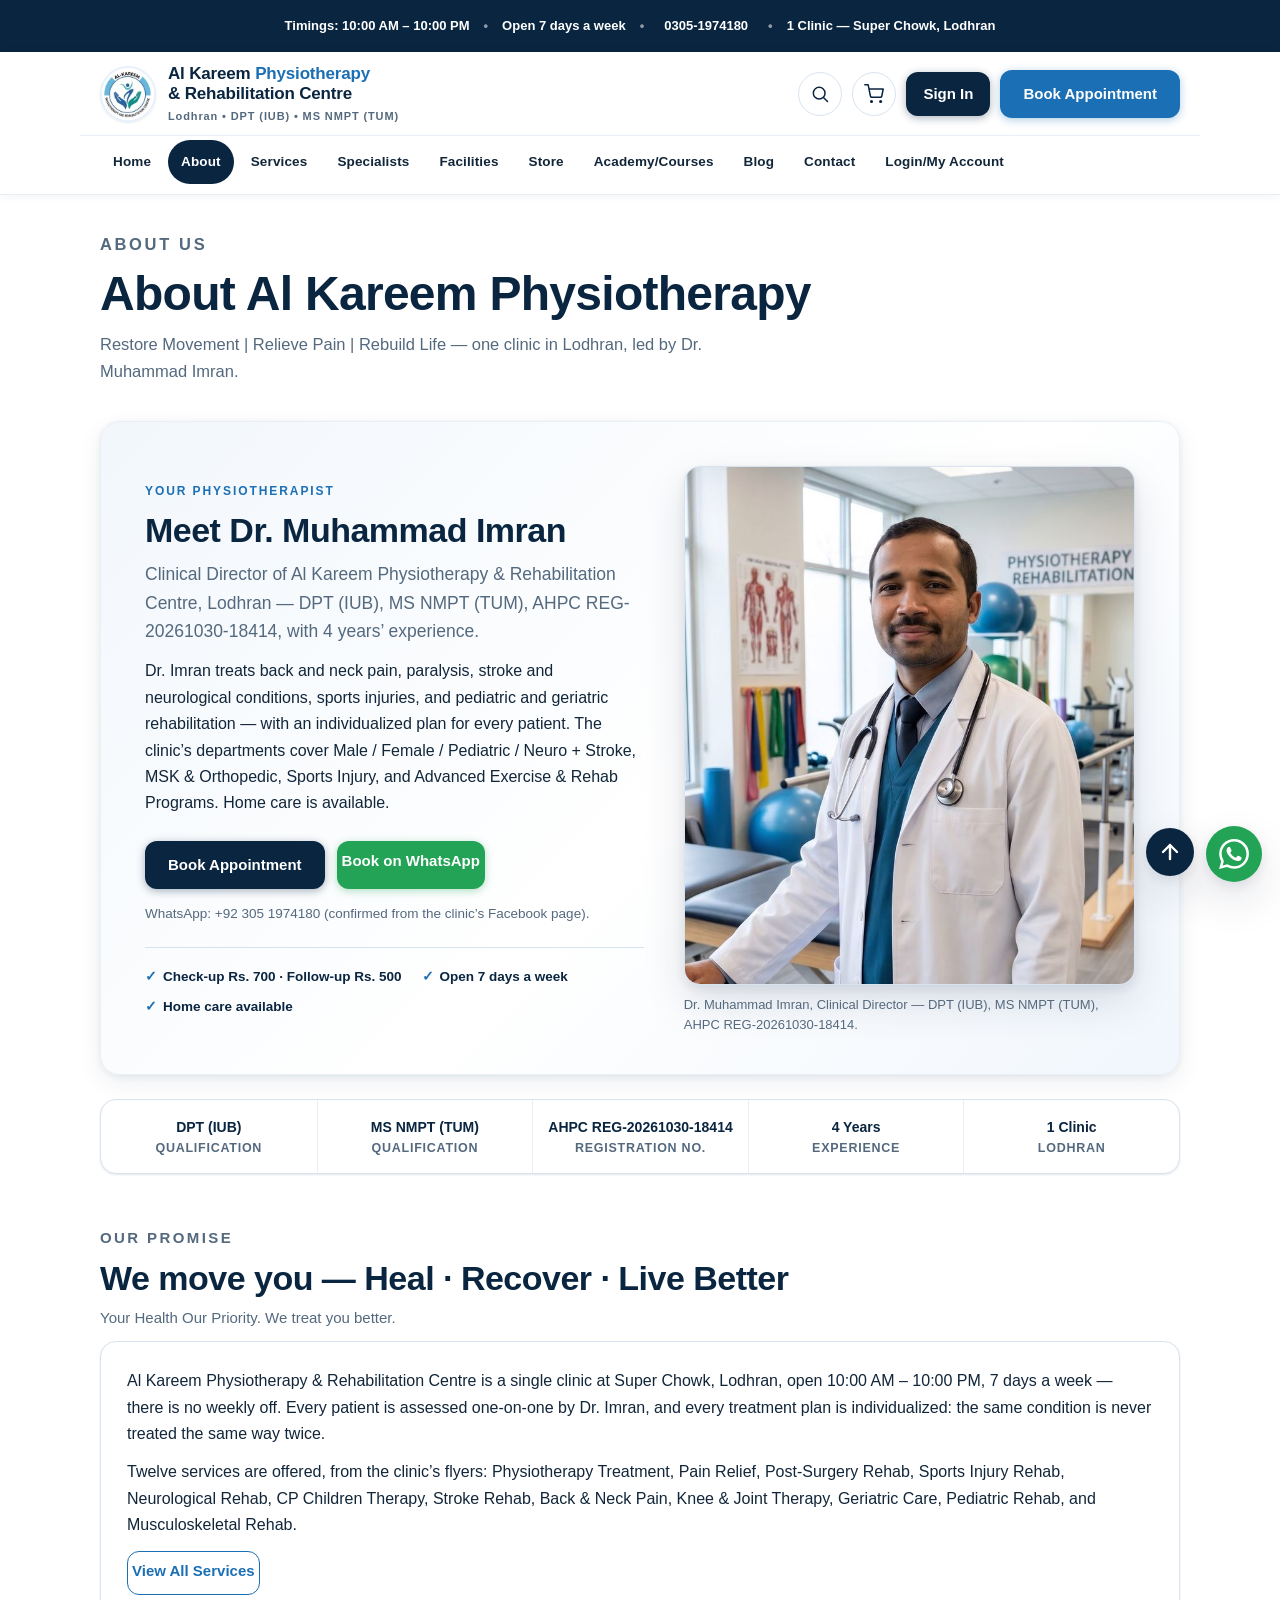
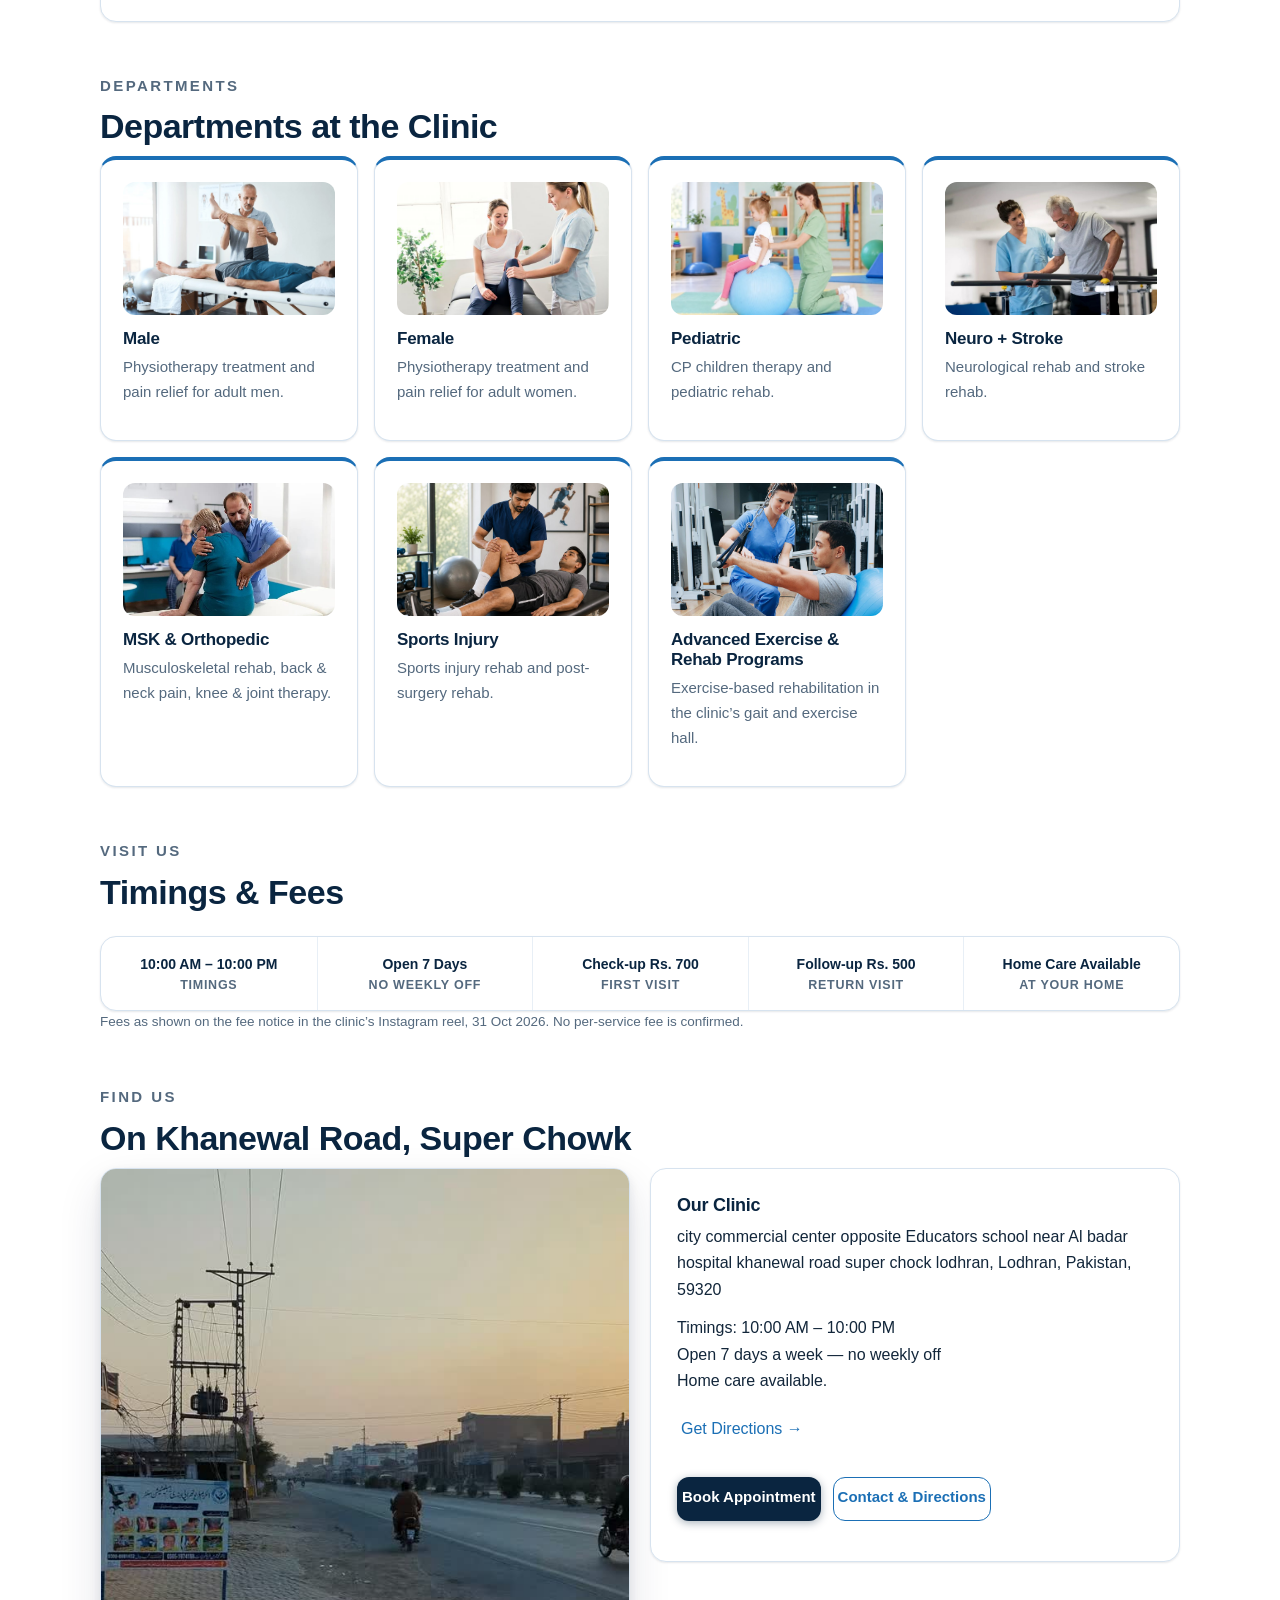
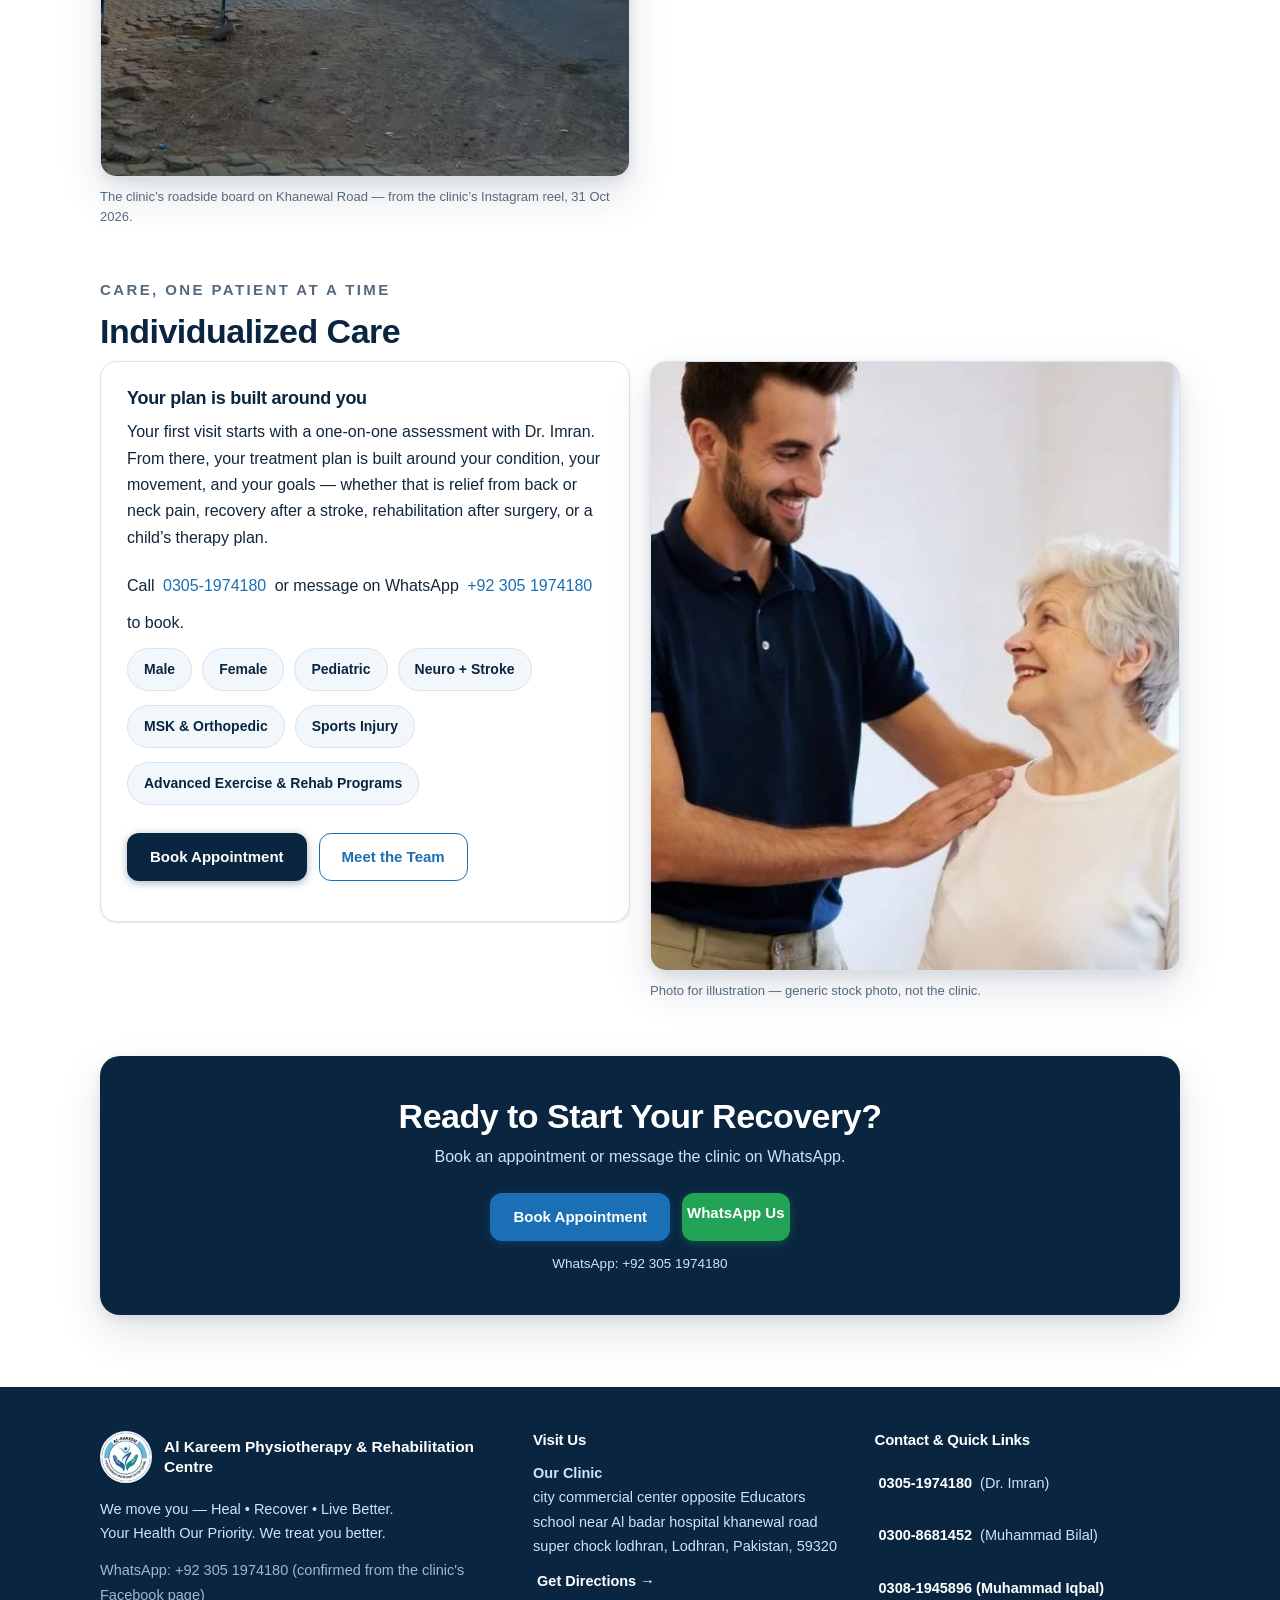
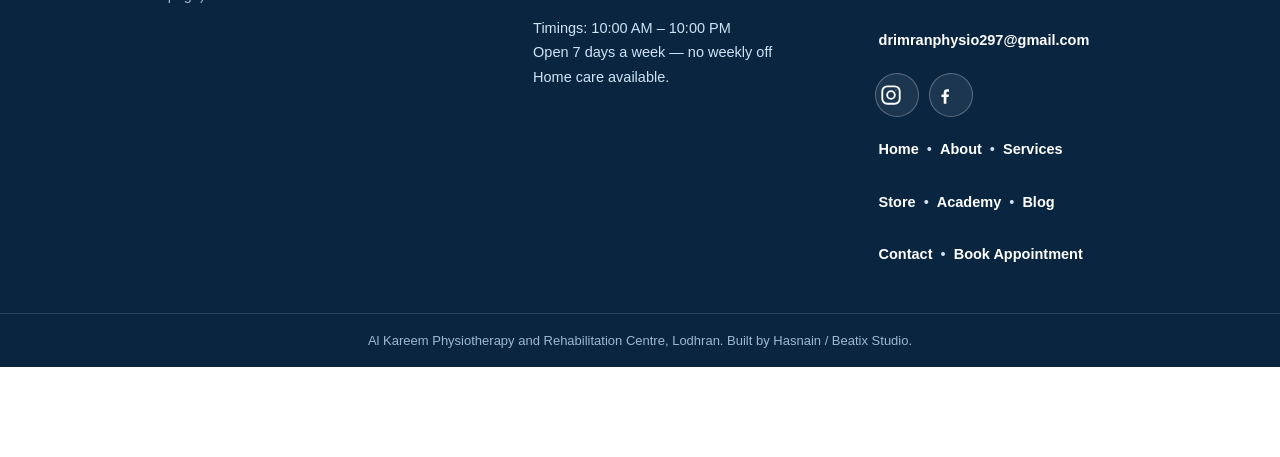
==== commit 4063ba98: "Smooth animations + icon-only social links (28 Nov 2026)" ====
--- a/about.html
+++ b/about.html
@@ -339,8 +339,10 @@
         <li><a href="tel:03008681452">0300-8681452</a> (Muhammad Bilal)</li>
         <li><a href="tel:03081945896">0308-1945896 (Muhammad Iqbal)</a></li>
         <li><a href="mailto:drimranphysio297@gmail.com">drimranphysio297@gmail.com</a></li>
-        <li>Instagram: <a href="https://www.instagram.com/al_kareem.physio_rehab/" target="_blank" rel="noopener">@al_kareem.physio_rehab</a></li>
-        <li>Facebook: <a href="https://facebook.com/people/Al-Kareem-Medical-Physio-Store/100086538205155/" target="_blank" rel="noopener">Al Kareem Medical &amp; Physio Store</a></li>
+        <li class="social-icons">
+          <a class="social-icon" href="https://www.instagram.com/al_kareem.physio_rehab/" target="_blank" rel="noopener" aria-label="Instagram"><svg viewBox="0 0 24 24" fill="none" stroke="currentColor" stroke-width="2" stroke-linecap="round" stroke-linejoin="round" aria-hidden="true"><rect x="2.5" y="2.5" width="19" height="19" rx="5.5"/><circle cx="12" cy="12" r="4.2"/><circle cx="17.4" cy="6.6" r="0.6" fill="currentColor" stroke="none"/></svg></a>
+          <a class="social-icon" href="https://facebook.com/people/Al-Kareem-Medical-Physio-Store/100086538205155/" target="_blank" rel="noopener" aria-label="Facebook"><svg viewBox="0 0 24 24" fill="currentColor" aria-hidden="true"><path d="M13.5 21.5v-7.2h2.42l.36-2.8H13.5V9.7c0-.81.23-1.36 1.38-1.36h1.48V5.83c-.26-.03-1.14-.11-2.16-.11-2.14 0-3.6 1.3-3.6 3.7v2.08H8.18v2.8h2.42v7.2h2.9z"/></svg></a>
+        </li>
       </ul>
       <ul>
         <li><a href="index.html">Home</a> &bull; <a href="about.html">About</a> &bull; <a href="services.html">Services</a></li>
--- a/style.css
+++ b/style.css
@@ -1054,3 +1054,91 @@
   .admin-main td { overflow-wrap: break-word; }
   .admin-main .status-pill { padding: 3px 8px; }
 }
+
+/* ==========================================================================
+   17. Motion (v2a) — smooth transitions, scroll reveal, hero entrance.
+   Subtle and professional: short easings, transform/opacity only.
+   Nothing here changes layout, text, colours, or any verified fact.
+   ========================================================================== */
+
+/* --- Smooth transitions on interactive elements --- */
+a { transition: color .18s ease; }
+nav.main-nav a { transition: background .18s ease, color .18s ease; }
+.drawer nav.drawer-nav a { transition: background .18s ease, color .18s ease; }
+.topbar a { transition: color .18s ease; }
+footer a, .foot-inner a { transition: color .18s ease; }
+.icon-btn { transition: background .18s ease, border-color .18s ease, transform .18s ease; }
+.icon-btn:hover { transform: translateY(-1px); }
+.chip { transition: background .18s ease, border-color .18s ease, color .18s ease, transform .18s ease; }
+.chip:hover { transform: translateY(-1px); }
+.cat-chips [data-category] { transition: background .18s ease, border-color .18s ease, color .18s ease, transform .18s ease; }
+.cat-chips [data-category]:hover { transform: translateY(-1px); }
+.qty-btn, .cart-item-remove, .link-btn { transition: background .18s ease, border-color .18s ease, color .18s ease, transform .18s ease; }
+details.faq summary { transition: background .18s ease, color .18s ease; }
+input, select, textarea { transition: border-color .18s ease, box-shadow .18s ease; }
+
+/* --- Social icons (icon-only links, v2a) --- */
+.social-icons { display: flex; gap: 10px; align-items: center; padding: 2px 0; }
+.social-icon {
+  display: inline-flex; align-items: center; justify-content: center;
+  width: 44px; height: 44px; flex: none; border-radius: 50%;
+  background: var(--blue-soft); border: 1px solid var(--line);
+  color: var(--navy); text-decoration: none;
+  transition: background .18s ease, border-color .18s ease, color .18s ease, transform .18s ease;
+}
+.social-icon:hover {
+  background: var(--navy); border-color: var(--navy); color: #fff;
+  text-decoration: none; transform: translateY(-2px);
+}
+.social-icon svg { width: 22px; height: 22px; display: block; }
+/* Dark-background variant (footer, on navy). */
+footer .social-icon {
+  background: rgba(255, 255, 255, .08);
+  border: 1px solid rgba(255, 255, 255, .28);
+  color: #fff;
+}
+footer .social-icon:hover { background: var(--blue); border-color: var(--blue); }
+
+/* --- Scroll reveal (JS adds .reveal, IntersectionObserver adds .visible) --- */
+.reveal {
+  opacity: 0; transform: translateY(18px);
+  transition: opacity .6s ease, transform .6s ease;
+}
+.reveal.visible { opacity: 1; transform: translateY(0); }
+/* Cards reveal by opacity only, so the existing card hover-lift
+   (transform .15s) and its transition are never disturbed. */
+.card.reveal {
+  opacity: 0; transform: none;
+  transition: opacity .6s ease, transform .15s ease, box-shadow .15s ease;
+}
+.card.reveal.visible { opacity: 1; }
+
+/* --- Hero entrance (gentle fade/slide on page load) --- */
+@keyframes heroFadeUp {
+  from { opacity: 0; transform: translateY(16px); }
+  to { opacity: 1; transform: translateY(0); }
+}
+.hero-copy { animation: heroFadeUp .7s ease both; }
+.hero-media { animation: heroFadeUp .7s .12s ease both; }
+
+/* --- Sticky mobile bar: gentle slide-up on load --- */
+@media (max-width: 680px) {
+  .sticky-bar { animation: barIn .45s ease both; }
+}
+@keyframes barIn {
+  from { transform: translateY(100%); }
+  to { transform: translateY(0); }
+}
+
+/* --- Respect reduced-motion: disable ALL animation/transitions --- */
+@media (prefers-reduced-motion: reduce) {
+  html { scroll-behavior: auto; }
+  *, *::before, *::after {
+    animation-duration: .01ms !important;
+    animation-delay: 0s !important;
+    transition-duration: .01ms !important;
+    transition-delay: 0s !important;
+  }
+  .reveal { opacity: 1 !important; transform: none !important; }
+  .hero-copy, .hero-media { animation: none !important; }
+}
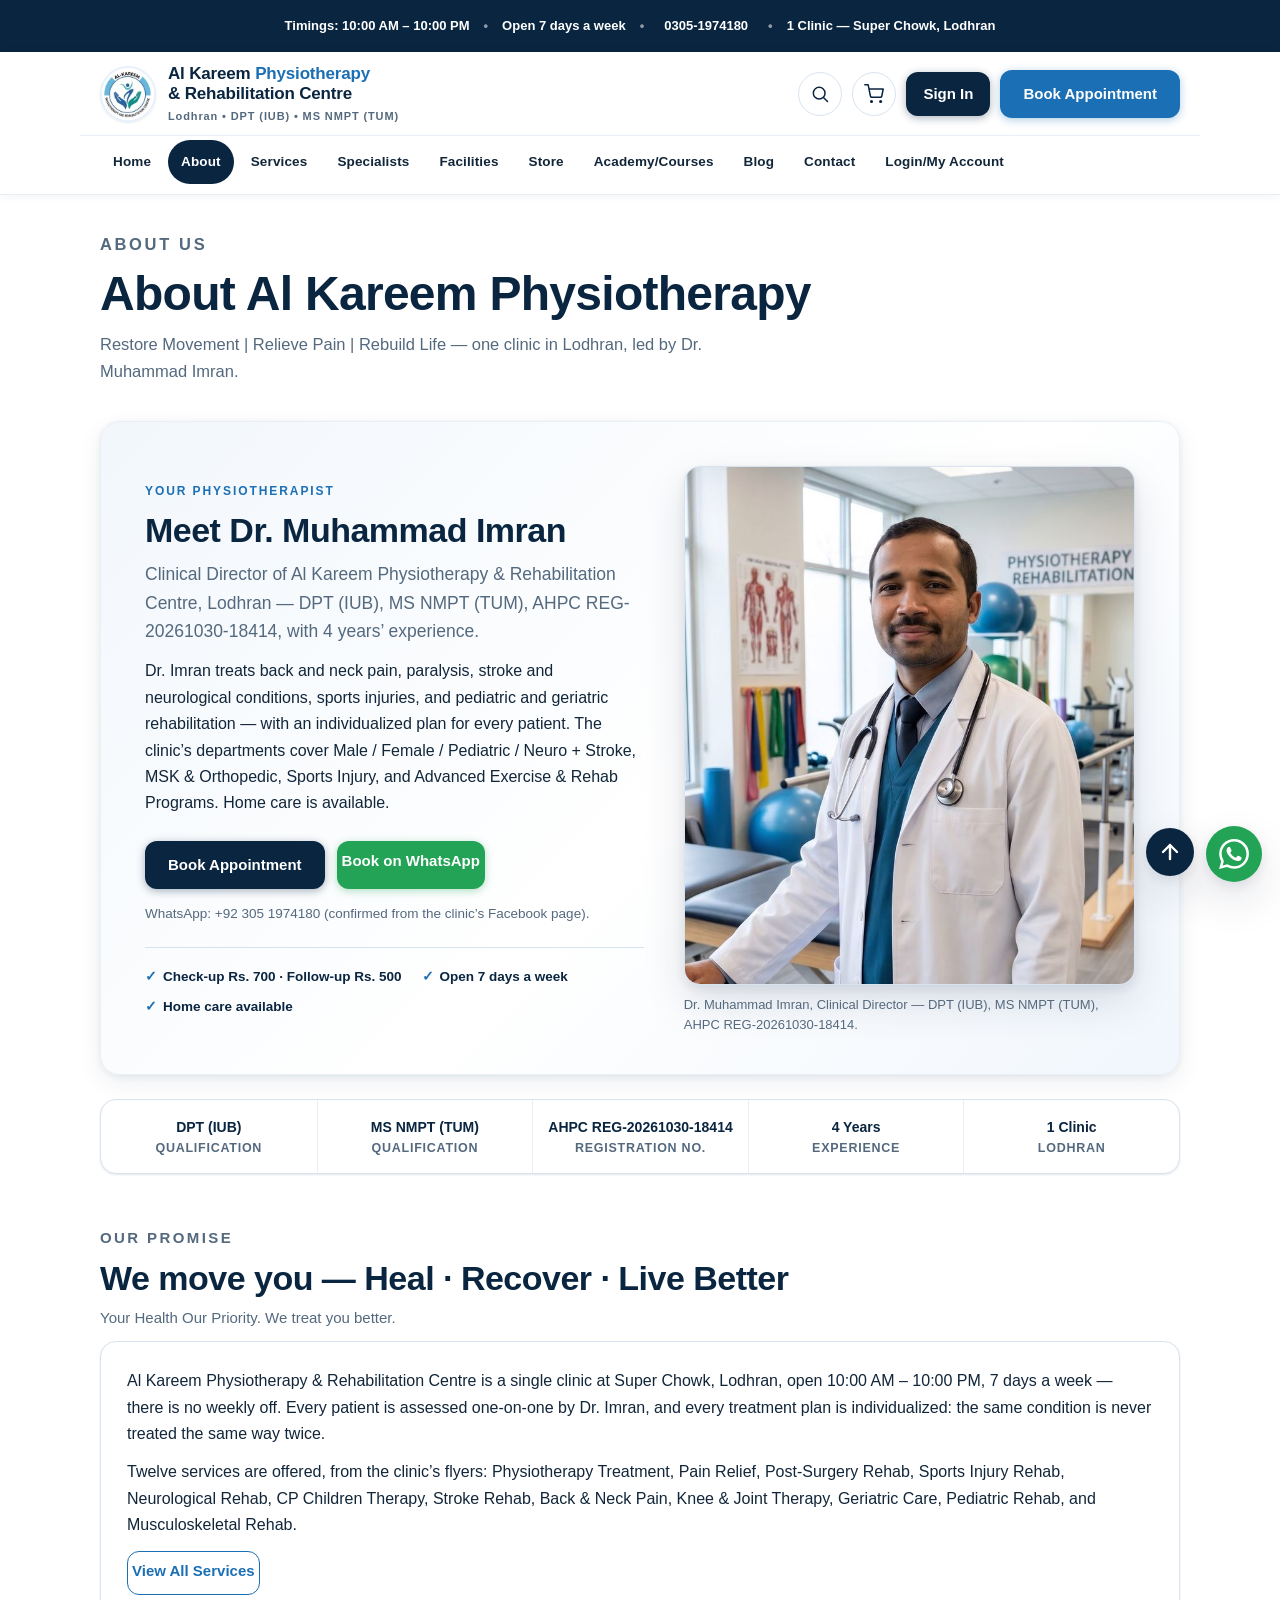
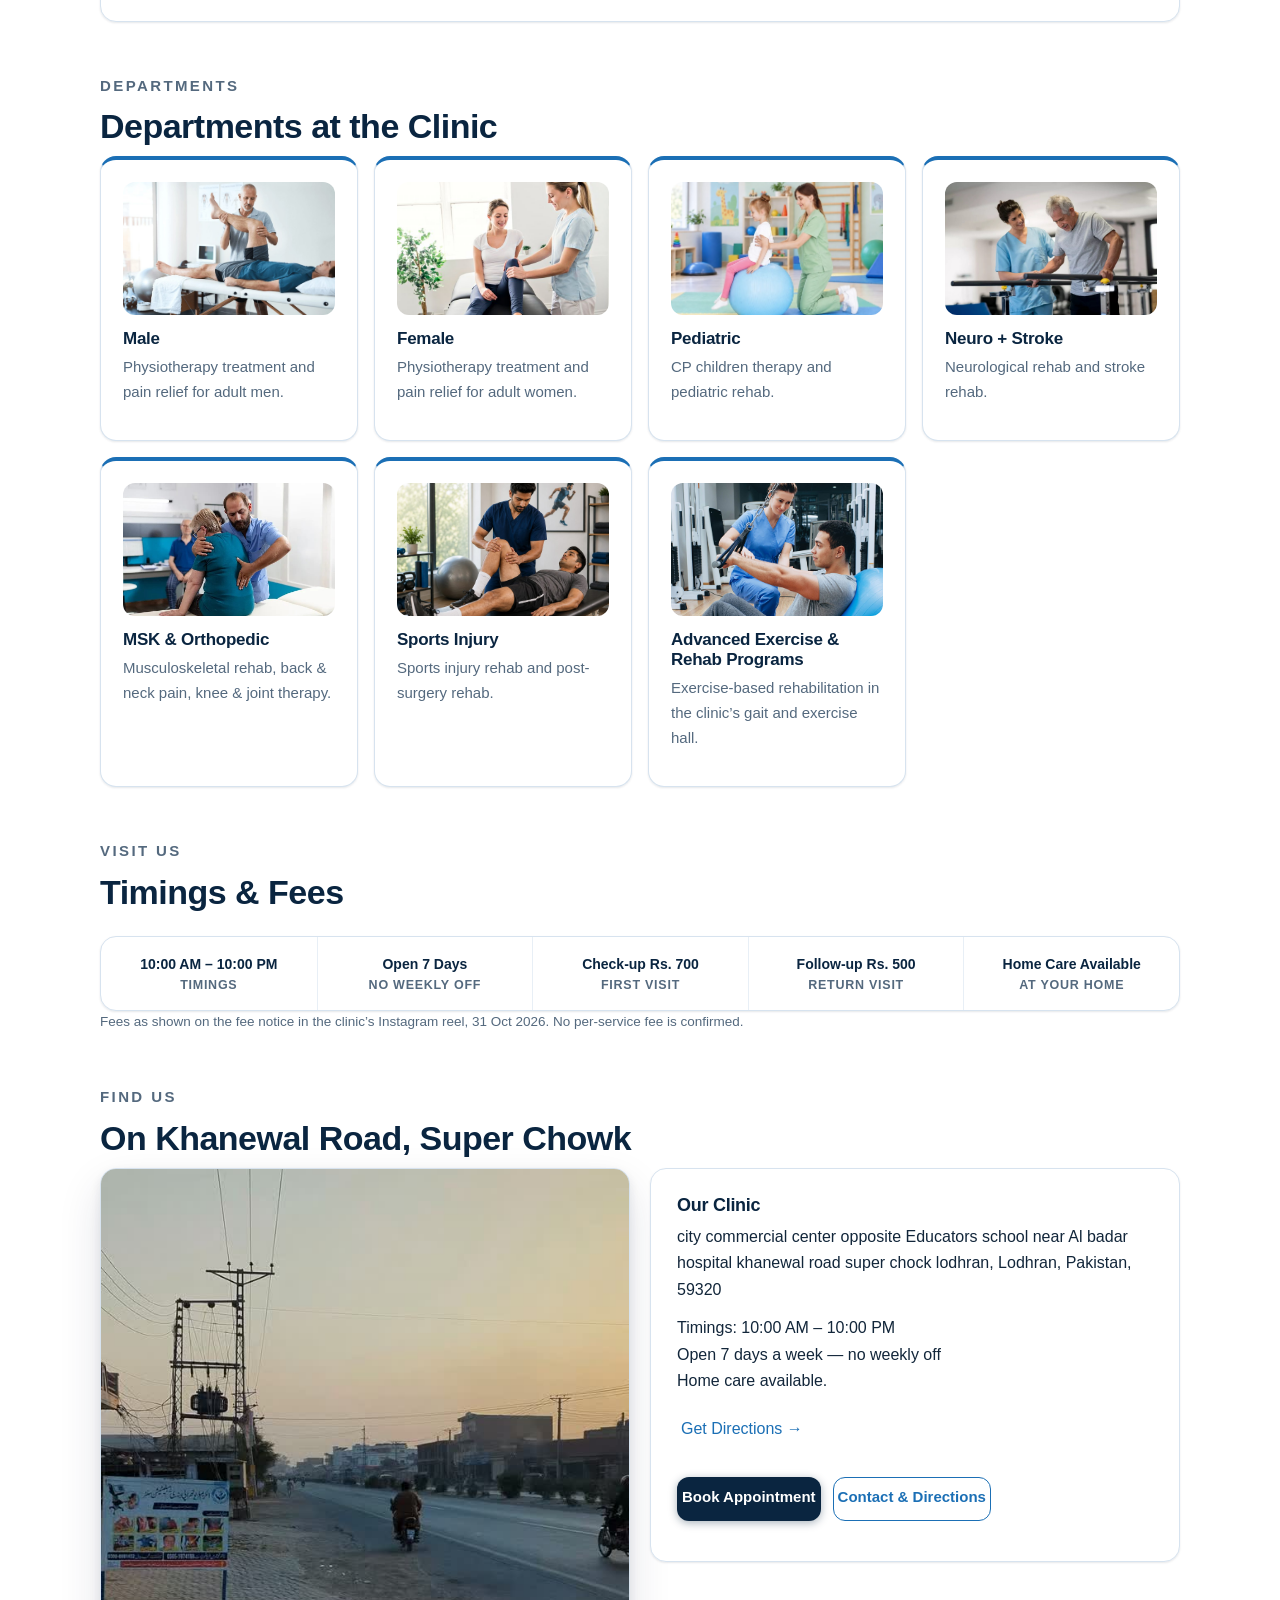
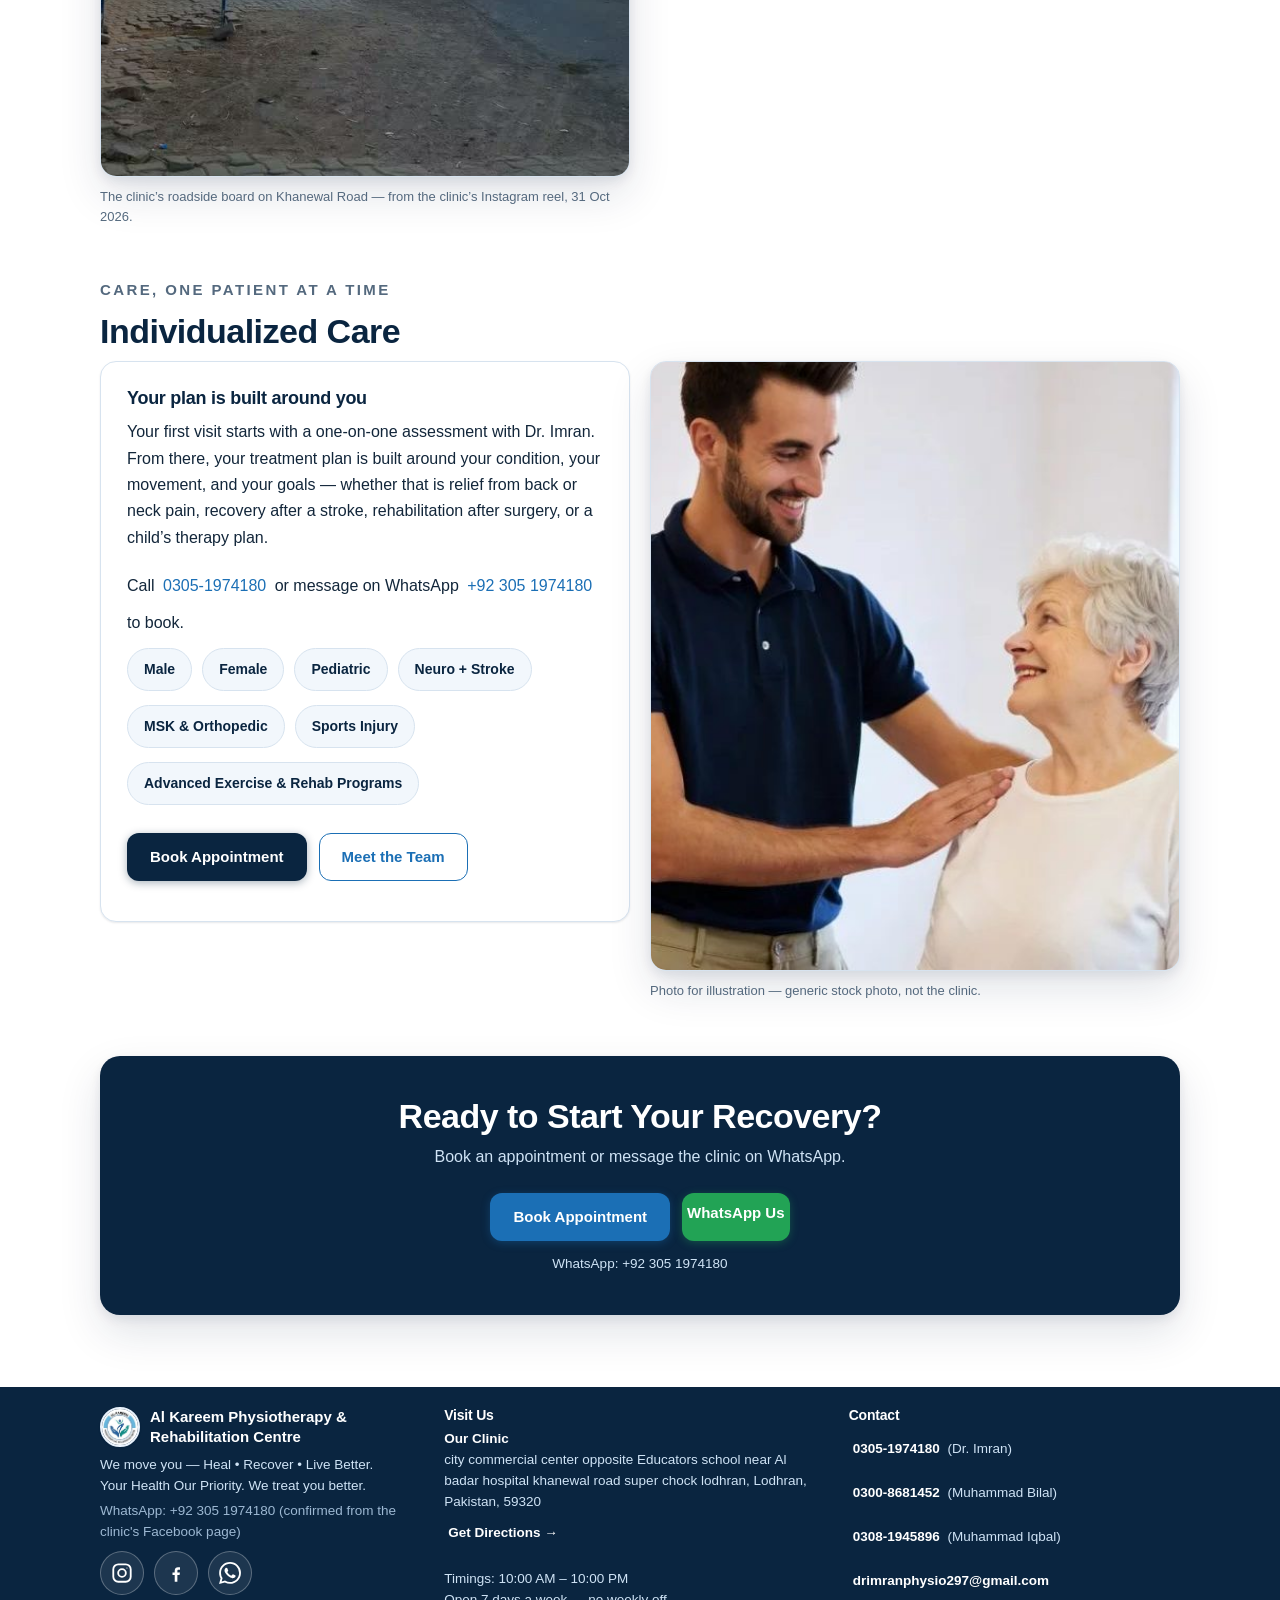
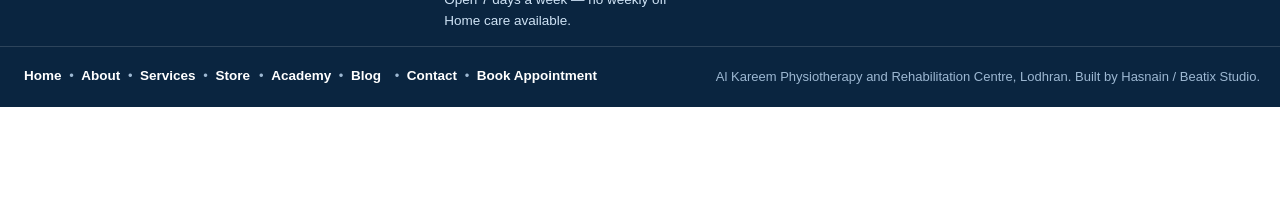
==== commit d86ebf1f: "Compact footer + combined social icons + placeholder reviews + hero removals (28 Nov 2026)" ====
--- a/about.html
+++ b/about.html
@@ -319,39 +319,36 @@
 
 <footer>
   <div class="foot-inner">
-    <div>
+    <div class="foot-col">
       <div class="foot-brand">
         <img class="logo-img" src="logo.jpg" alt="Al Kareem Physiotherapy and Rehabilitation Centre logo" width="56" height="56">
         <span class="foot-name">Al Kareem Physiotherapy &amp; Rehabilitation Centre</span>
       </div>
-      <p>We move you — Heal &bull; Recover &bull; Live Better.<br>Your Health Our Priority. We treat you better.</p>
+      <p class="foot-tag">We move you &mdash; Heal &bull; Recover &bull; Live Better.<br>Your Health Our Priority. We treat you better.</p>
       <p class="foot-note">WhatsApp: +92 305 1974180 (confirmed from the clinic's Facebook page)</p>
-    </div>
-    <div>
+      <ul class="social-icons" aria-label="Follow us">
+        <li><a class="social-icon" href="https://www.instagram.com/al_kareem.physio_rehab/" target="_blank" rel="noopener" aria-label="Instagram"><svg viewBox="0 0 24 24" fill="none" stroke="currentColor" stroke-width="2" stroke-linecap="round" stroke-linejoin="round" aria-hidden="true"><rect x="2.5" y="2.5" width="19" height="19" rx="5.5"/><circle cx="12" cy="12" r="4.2"/><circle cx="17.4" cy="6.6" r="0.6" fill="currentColor" stroke="none"/></svg></a></li>
+        <li><a class="social-icon" href="https://facebook.com/people/Al-Kareem-Medical-Physio-Store/100086538205155/" target="_blank" rel="noopener" aria-label="Facebook"><svg viewBox="0 0 24 24" fill="currentColor" aria-hidden="true"><path d="M13.5 21.5v-7.2h2.42l.36-2.8H13.5V9.7c0-.81.23-1.36 1.38-1.36h1.48V5.83c-.26-.03-1.14-.11-2.16-.11-2.14 0-3.6 1.3-3.6 3.7v2.08H8.18v2.8h2.42v7.2h2.9z"/></svg></a></li>
+        <li><a class="social-icon" href="https://wa.me/923051974180" target="_blank" rel="noopener" aria-label="WhatsApp"><svg viewBox="0 0 24 24" fill="currentColor" aria-hidden="true"><path d="M17.472 14.382c-.297-.149-1.758-.867-2.03-.967-.273-.099-.471-.148-.67.15-.197.297-.767.966-.94 1.164-.173.199-.347.223-.644.075-.297-.15-1.255-.463-2.39-1.475-.883-.788-1.48-1.761-1.653-2.059-.173-.297-.018-.458.13-.606.134-.133.298-.347.446-.52.149-.174.198-.298.298-.497.099-.198.05-.371-.025-.52-.075-.149-.669-1.612-.916-2.207-.242-.579-.487-.5-.669-.51-.173-.008-.371-.01-.57-.01-.198 0-.52.074-.792.372-.272.297-1.04 1.016-1.04 2.479 0 1.462 1.065 2.875 1.213 3.074.149.198 2.096 3.2 5.077 4.487.709.306 1.262.489 1.694.625.712.227 1.36.195 1.871.118.571-.085 1.758-.719 2.006-1.413.248-.694.248-1.289.173-1.413-.074-.124-.272-.198-.57-.347m-5.421 7.403h-.004a9.87 9.87 0 01-5.031-1.378l-.361-.214-3.741.982.998-3.648-.235-.374a9.86 9.86 0 01-1.51-5.26c.001-5.45 4.436-9.884 9.888-9.884 2.64 0 5.122 1.03 6.988 2.898a9.825 9.825 0 012.893 6.994c-.003 5.45-4.437 9.884-9.885 9.884m8.413-18.297A11.815 11.815 0 0012.05 0C5.495 0 .16 5.335.157 11.892c0 2.096.547 4.142 1.588 5.945L.057 24l6.305-1.654a11.882 11.882 0 005.683 1.448h.005c6.554 0 11.89-5.335 11.893-11.893a11.821 11.821 0 00-3.48-8.413Z"/></svg></a></li>
+      </ul>
+    </div>
+    <div class="foot-col">
       <h3>Visit Us</h3>
       <p><strong>Our Clinic</strong><br>city commercial center opposite Educators school near Al badar hospital khanewal road super chock lodhran, Lodhran, Pakistan, 59320<br><a href="https://www.google.com/maps/dir/29.5260109,71.6148191/Al-Kareem+Physiotherapy+and+Rehabilitation,+City+Commercial+Center,+Super+Chowk,+near+Al-Badr+Orthopedic+Hospital,+Lodhr%C4%81n,+59320,+Pakistan/@29.3739324,71.7503853,15952m/data=!3m2!1e3!4b1!4m10!4m9!1m1!4e1!1m5!1m1!1s0x393b9f002cf3f8af:0xa4c2ab6760b48bb6!2m2!1d71.6392052!2d29.519655!3e9?entry=ttu&amp;g_ep=EgoyMDI2MTExOC4xIKXMDSoASAFQAw%3D%3D" target="_blank" rel="noopener">Get Directions &rarr;</a></p>
-      <p>Timings: 10:00 AM – 10:00 PM<br>Open 7 days a week — no weekly off<br>Home care available.</p>
-    </div>
-    <div>
-      <h3>Contact &amp; Quick Links</h3>
-      <ul>
-        <li><a href="tel:03051974180">0305-1974180</a> (Dr. Imran)</li>
-        <li><a href="tel:03008681452">0300-8681452</a> (Muhammad Bilal)</li>
-        <li><a href="tel:03081945896">0308-1945896 (Muhammad Iqbal)</a></li>
-        <li><a href="mailto:drimranphysio297@gmail.com">drimranphysio297@gmail.com</a></li>
-        <li class="social-icons">
-          <a class="social-icon" href="https://www.instagram.com/al_kareem.physio_rehab/" target="_blank" rel="noopener" aria-label="Instagram"><svg viewBox="0 0 24 24" fill="none" stroke="currentColor" stroke-width="2" stroke-linecap="round" stroke-linejoin="round" aria-hidden="true"><rect x="2.5" y="2.5" width="19" height="19" rx="5.5"/><circle cx="12" cy="12" r="4.2"/><circle cx="17.4" cy="6.6" r="0.6" fill="currentColor" stroke="none"/></svg></a>
-          <a class="social-icon" href="https://facebook.com/people/Al-Kareem-Medical-Physio-Store/100086538205155/" target="_blank" rel="noopener" aria-label="Facebook"><svg viewBox="0 0 24 24" fill="currentColor" aria-hidden="true"><path d="M13.5 21.5v-7.2h2.42l.36-2.8H13.5V9.7c0-.81.23-1.36 1.38-1.36h1.48V5.83c-.26-.03-1.14-.11-2.16-.11-2.14 0-3.6 1.3-3.6 3.7v2.08H8.18v2.8h2.42v7.2h2.9z"/></svg></a>
-        </li>
-      </ul>
-      <ul>
-        <li><a href="index.html">Home</a> &bull; <a href="about.html">About</a> &bull; <a href="services.html">Services</a></li>
-        <li><a href="store.html">Store</a> &bull; <a href="academy.html">Academy</a> &bull; <a href="blog.html">Blog</a></li>
-        <li><a href="contact.html">Contact</a> &bull; <a href="book.html">Book Appointment</a></li>
-      </ul>
-    </div>
-  </div>
-  <div class="bottom">Al Kareem Physiotherapy and Rehabilitation Centre, Lodhran. Built by Hasnain / Beatix Studio.</div>
+      <p class="foot-hours">Timings: 10:00 AM &ndash; 10:00 PM<br>Open 7 days a week &mdash; no weekly off<br>Home care available.</p>
+    </div>
+    <div class="foot-col">
+      <h3>Contact</h3>
+      <p class="foot-phones"><span><a href="tel:03051974180">0305-1974180</a> (Dr. Imran)</span><span><a href="tel:03008681452">0300-8681452</a> (Muhammad Bilal)</span><span><a href="tel:03081945896">0308-1945896</a> (Muhammad Iqbal)</span></p>
+      <p class="foot-mail"><a href="mailto:drimranphysio297@gmail.com">drimranphysio297@gmail.com</a></p>
+    </div>
+  </div>
+  <div class="bottom">
+    <nav class="foot-nav" aria-label="Footer">
+      <a href="index.html">Home</a> &bull; <a href="about.html">About</a> &bull; <a href="services.html">Services</a> &bull; <a href="store.html">Store</a> &bull; <a href="academy.html">Academy</a> &bull; <a href="blog.html">Blog</a> &bull; <a href="contact.html">Contact</a> &bull; <a href="book.html">Book Appointment</a>
+    </nav>
+    <p class="foot-credit">Al Kareem Physiotherapy and Rehabilitation Centre, Lodhran. Built by Hasnain / Beatix Studio.</p>
+  </div>
 </footer>
 
 
--- a/style.css
+++ b/style.css
@@ -1142,3 +1142,82 @@
   .reveal { opacity: 1 !important; transform: none !important; }
   .hero-copy, .hero-media { animation: none !important; }
 }
+
+/* ==========================================================================
+   18. Compact footer (v2b) + two-tile trust strip + placeholder reviews.
+   Appended after every media query so these overrides win the cascade.
+   No layout/animation system touched; navy/blue theme unchanged.
+   ========================================================================== */
+
+/* --- Compact footer: tight padding, 3 columns, one phone per 44px row
+   instead of stacking contact + nav links, nav + credit move to the
+   bottom bar (one row on desktop). --- */
+.foot-inner {
+  padding: 20px 20px 14px;
+  grid-template-columns: 1.05fr 1.25fr 1.1fr;
+  gap: 28px;
+}
+.foot-inner h3 { font-size: 14px; margin: 0 0 6px; }
+.foot-inner p, .foot-inner li { font-size: 13.5px; line-height: 1.55; }
+.foot-inner li { margin-bottom: 2px; }
+.foot-inner strong { color: #fff; }
+.foot-brand { margin-bottom: 8px; gap: 10px; }
+.foot-brand img.logo-img { width: 40px; height: 40px; }
+.foot-name { font-size: 15px; }
+.foot-tag { margin: 0 0 4px; }
+.foot-note { margin: 0 0 8px; font-size: 12.5px; }
+.foot-inner .social-icons li { margin: 0; }
+.foot-inner .social-icons a { padding: 0; display: inline-flex; }
+.foot-hours { margin: 8px 0 0; }
+.foot-phones { margin: 0; }
+.foot-phones span { display: block; }
+.foot-mail { margin: 0; }
+footer .bottom {
+  display: flex; flex-wrap: wrap; align-items: center;
+  justify-content: space-between; gap: 2px 28px;
+  padding: 8px 20px; text-align: left;
+}
+.foot-nav a {
+  color: #fff; font-weight: 600; font-size: 13.5px;
+  display: inline-block; min-width: 44px; min-height: 44px; padding: 10px 4px;
+}
+.foot-nav a:hover { color: #9cc4e8; }
+.foot-credit { margin: 0; font-size: 13px; color: #9db8d2; }
+
+@media (max-width: 900px) {
+  .foot-inner { gap: 24px; padding: 20px 20px 12px; }
+}
+@media (max-width: 680px) {
+  .foot-inner { grid-template-columns: 1fr; gap: 20px; padding: 20px 16px 12px; }
+  footer .bottom { justify-content: center; text-align: center; }
+  .foot-credit { flex-basis: 100%; }
+}
+
+/* --- Two-tile trust strip (homepage only): AHPC + Home Care, balanced. --- */
+.trust-strip.trust-strip--2 { grid-template-columns: repeat(2, 1fr); }
+.trust-strip.trust-strip--2 .t {
+  grid-column: auto; border-top: none;
+  border-left: 1px solid var(--line-soft);
+}
+.trust-strip.trust-strip--2 .t:first-child { border-left: none; }
+
+/* --- Placeholder review cards: dashed, muted, clearly labelled Sample.
+   No names, quotes or ratings anywhere in these cards. --- */
+.reviews-grid {
+  display: grid; grid-template-columns: repeat(3, 1fr); gap: 16px;
+  margin-top: 16px;
+}
+.review-placeholder {
+  border-style: dashed; background: var(--bg-soft); box-shadow: none;
+}
+.review-placeholder:hover { transform: none; box-shadow: none; }
+.review-placeholder p { margin-bottom: 0; }
+.review-sample-tag {
+  display: inline-block; font-size: 12px; font-weight: 800;
+  letter-spacing: .06em; text-transform: uppercase; color: var(--muted);
+  background: #fff; border: 1px solid var(--line);
+  border-radius: var(--r-pill); padding: 4px 10px;
+}
+@media (max-width: 680px) {
+  .reviews-grid { grid-template-columns: 1fr; }
+}
